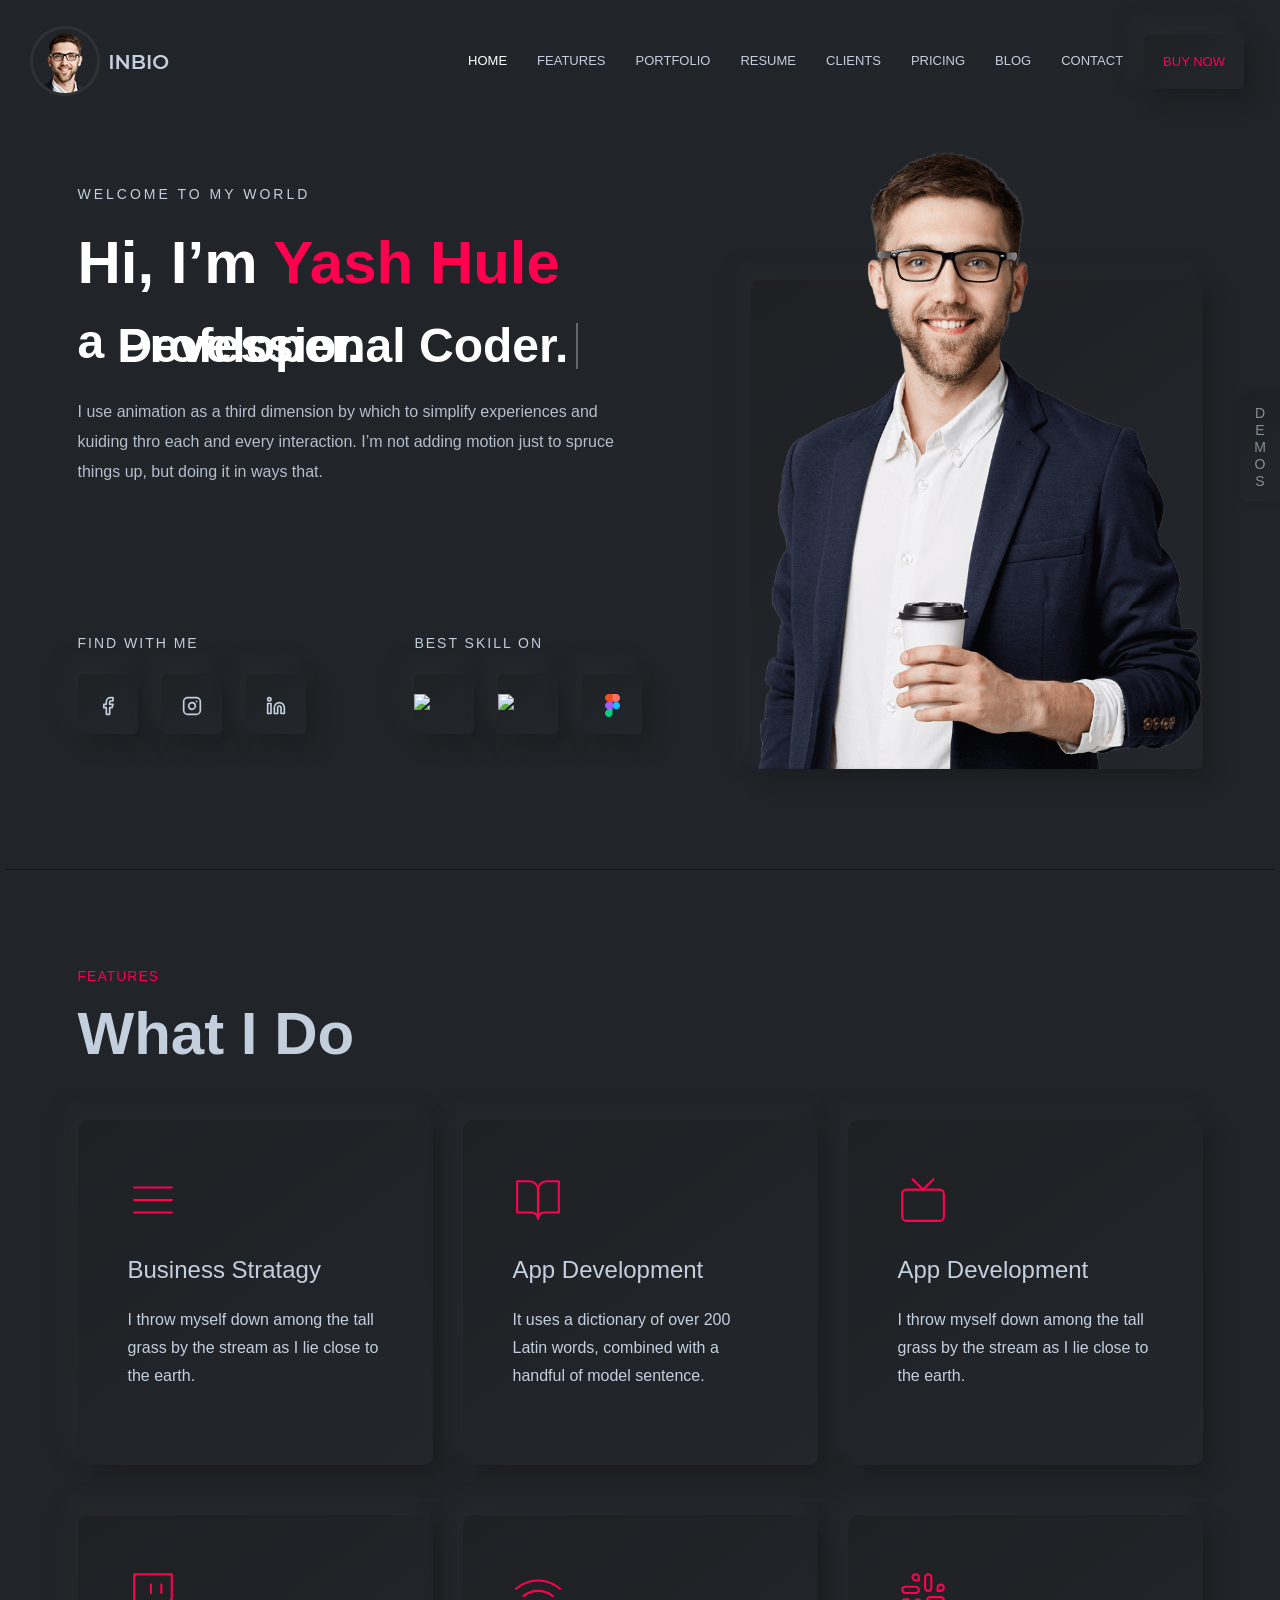
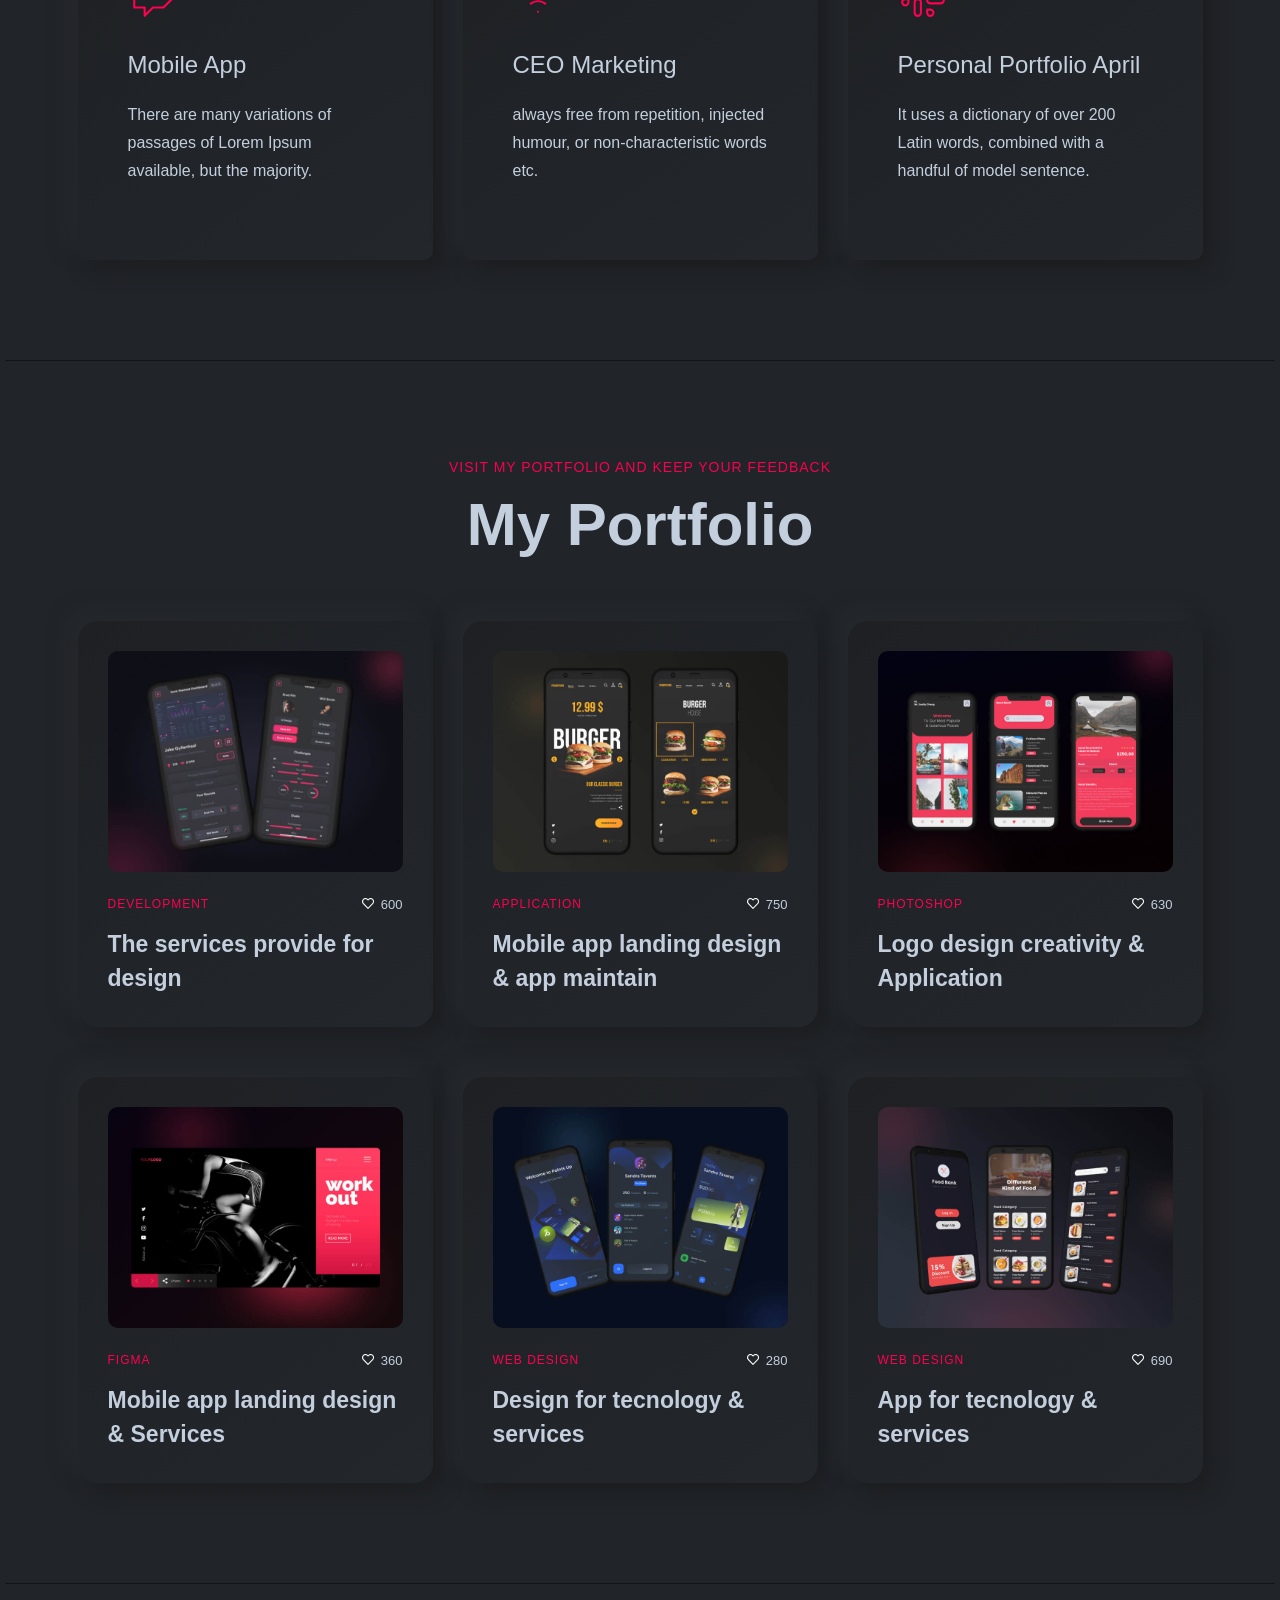
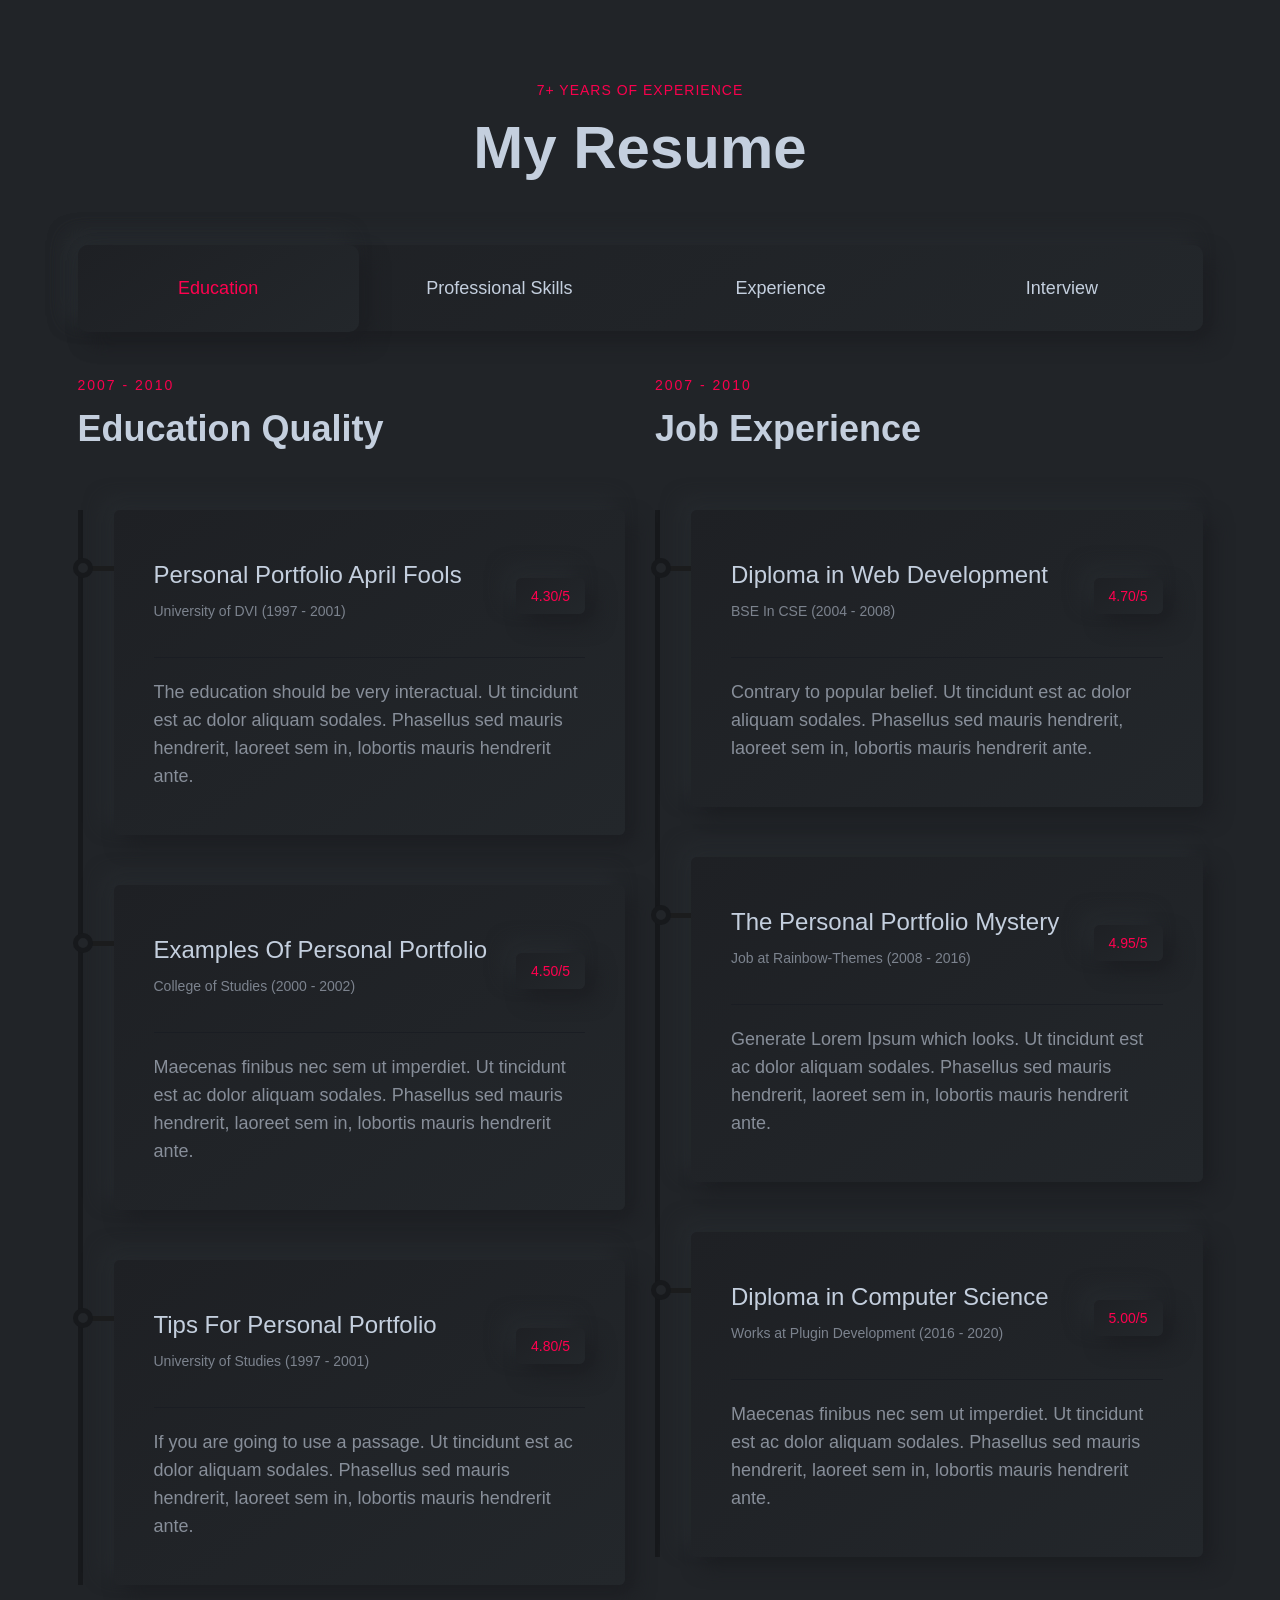
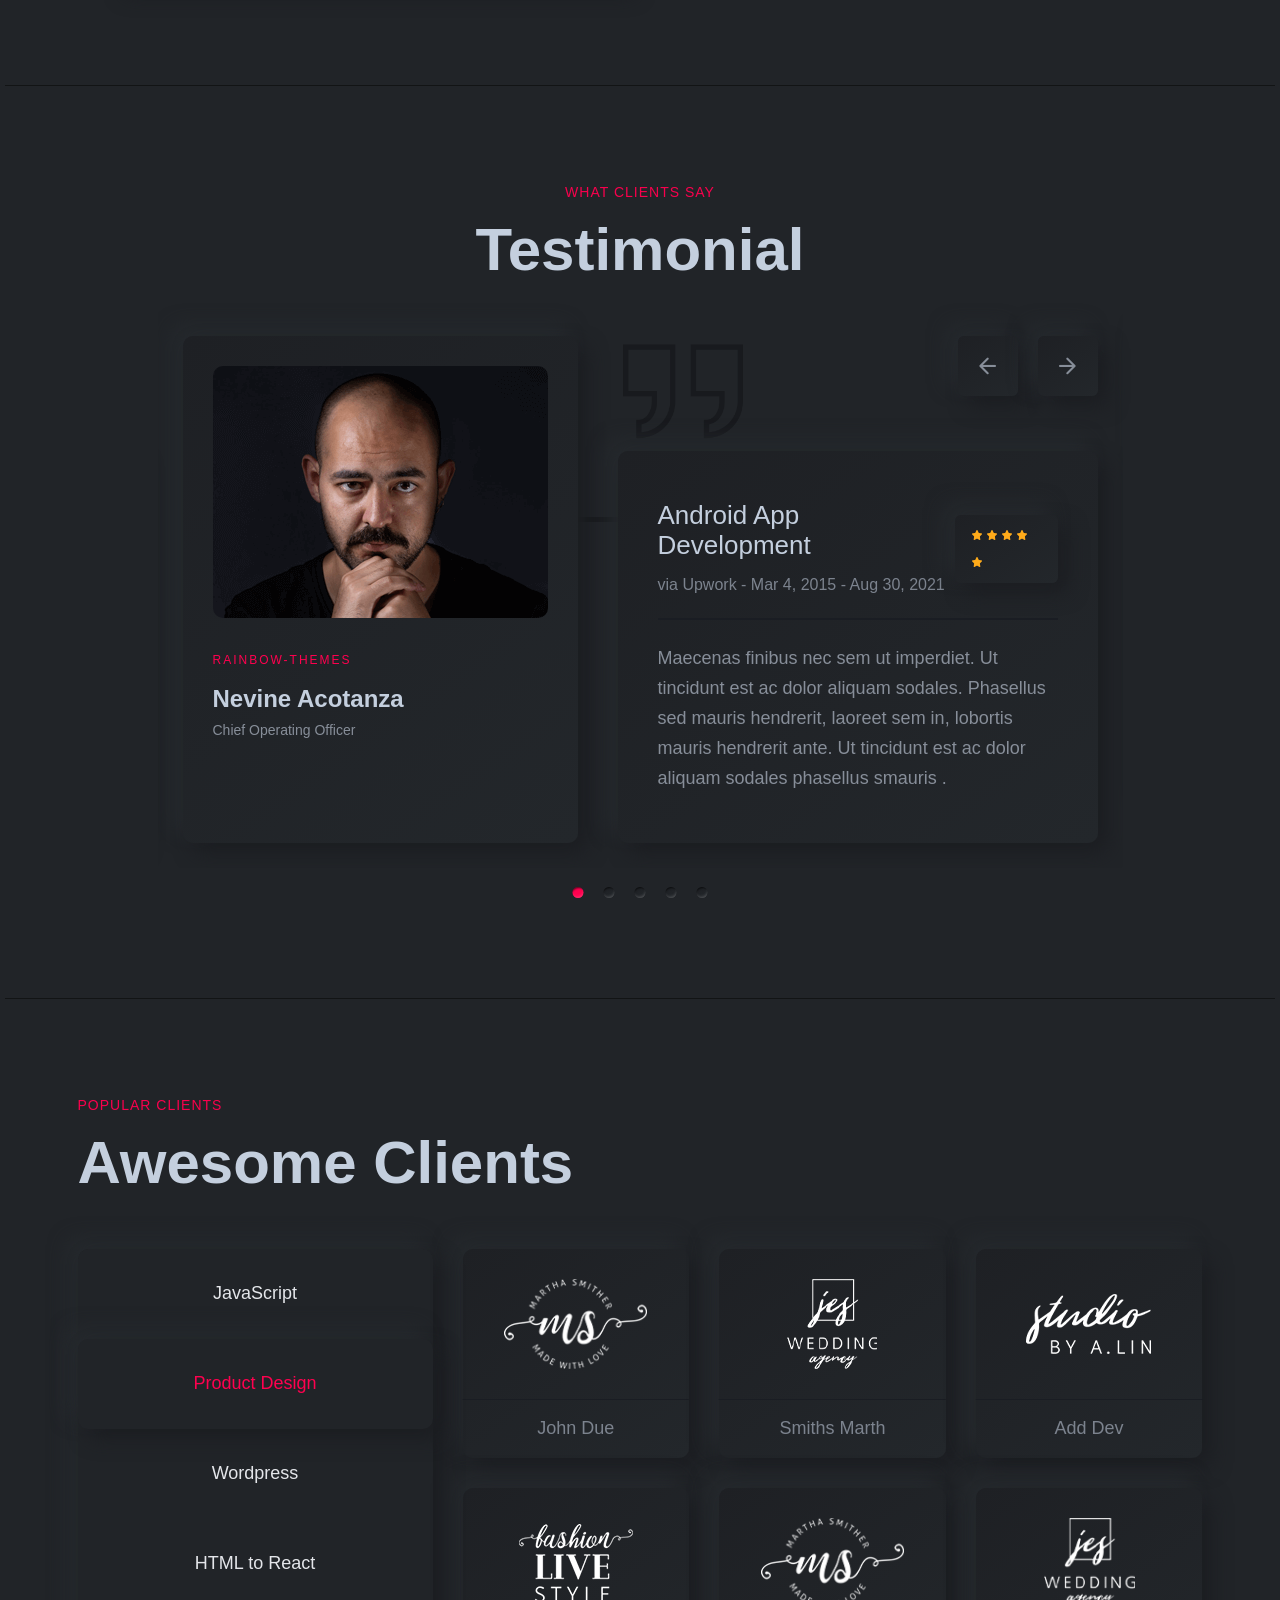
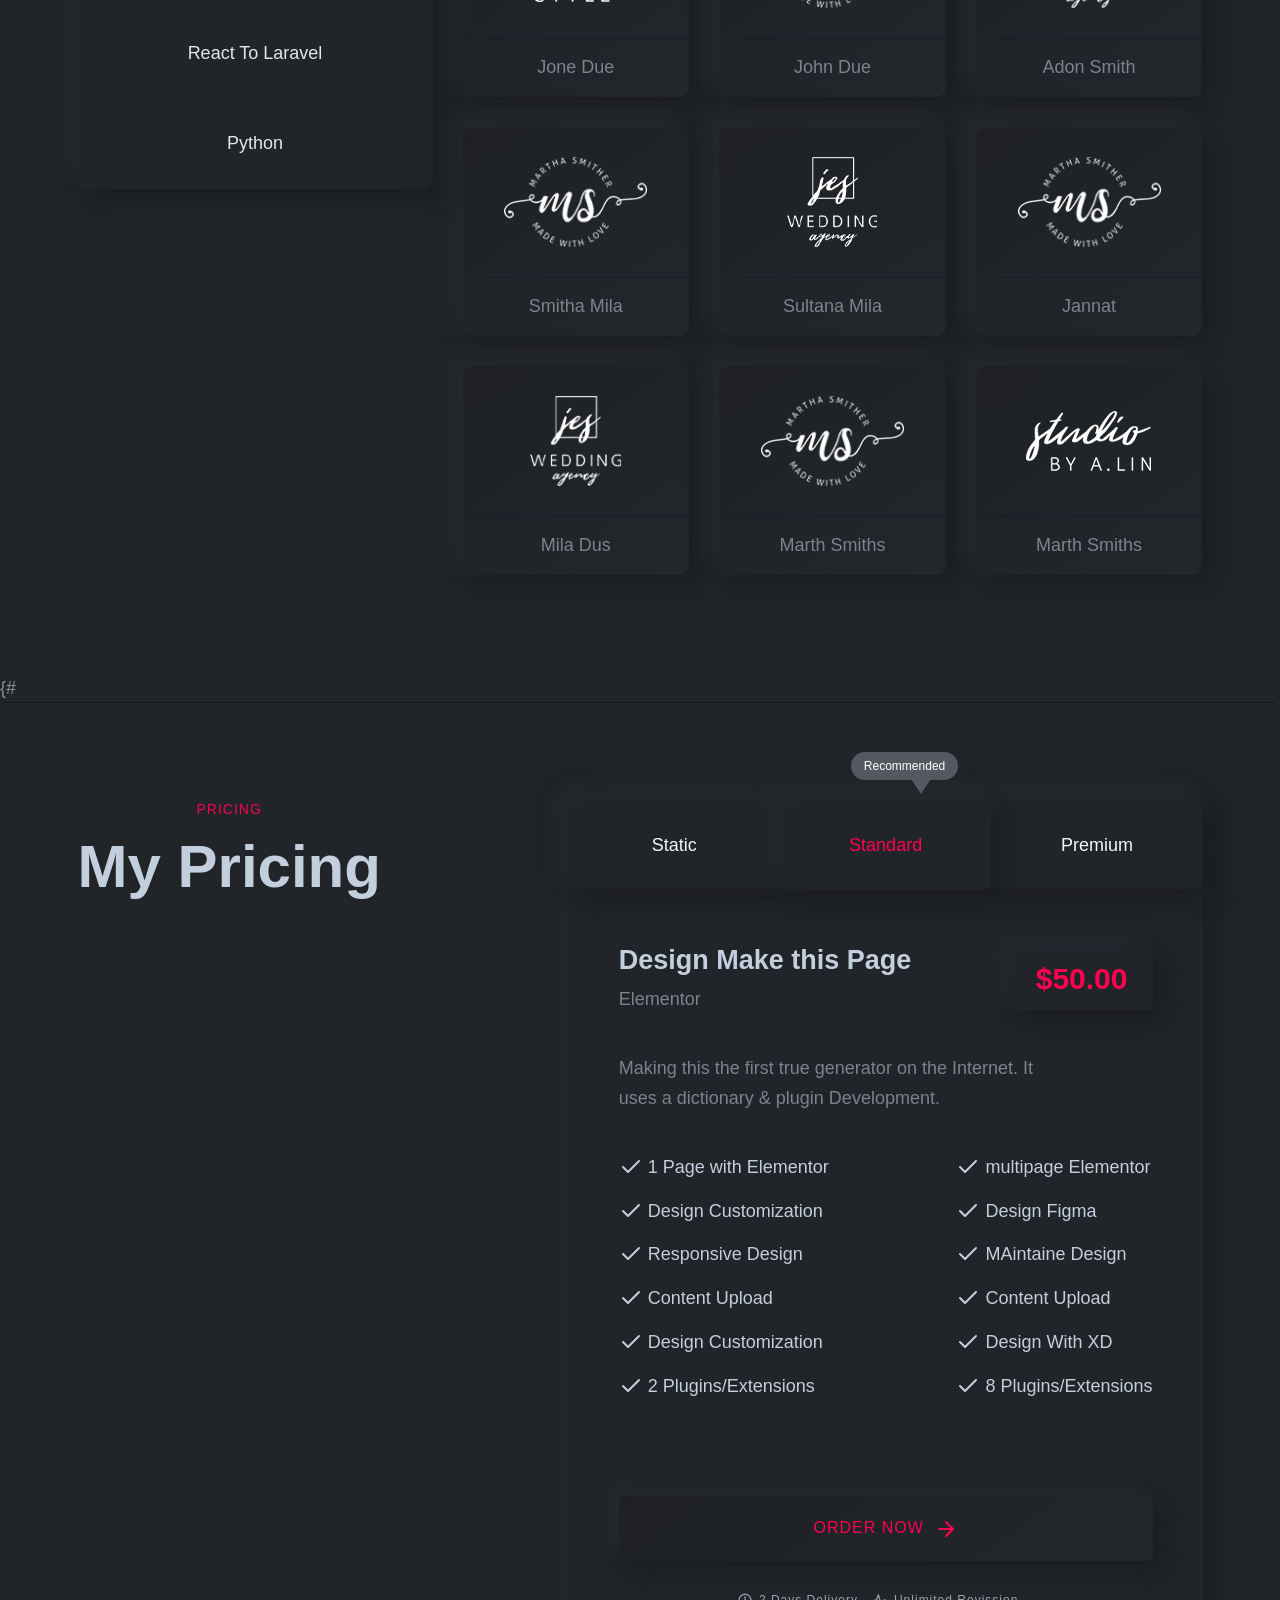
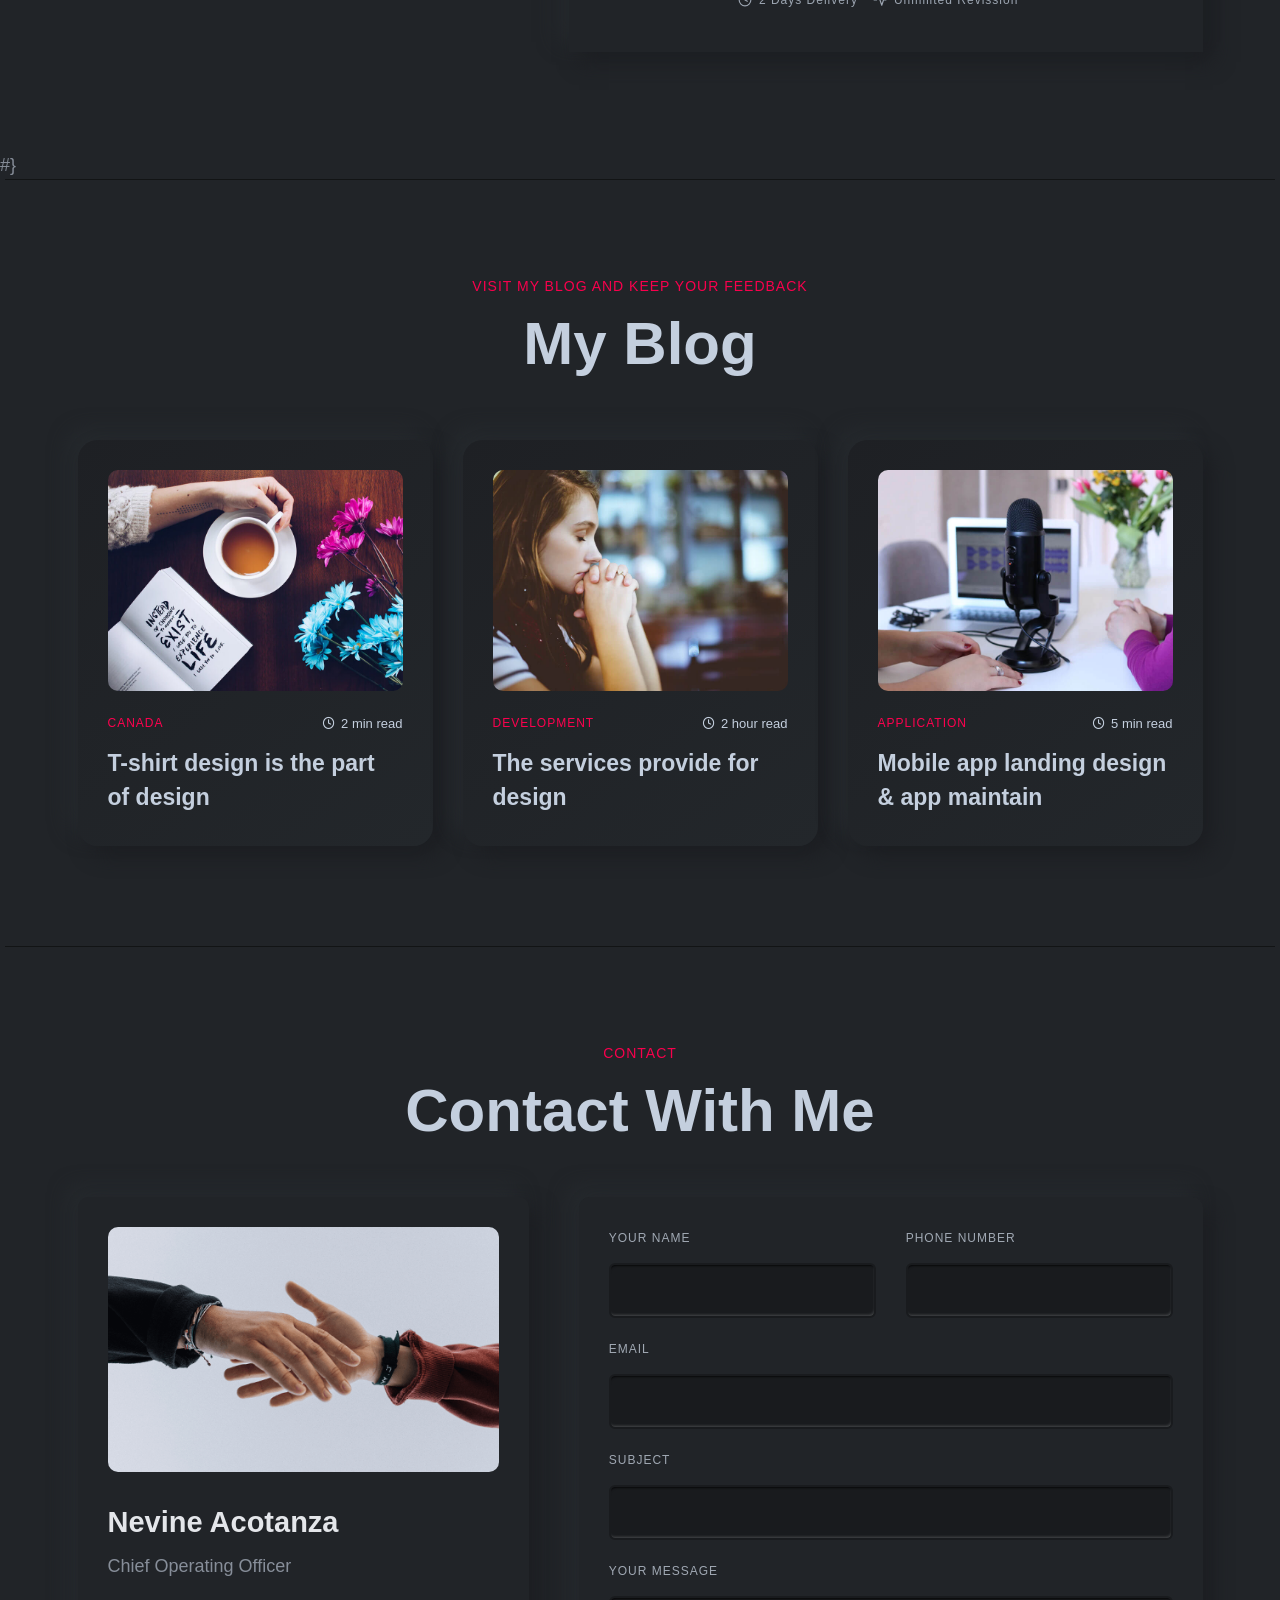
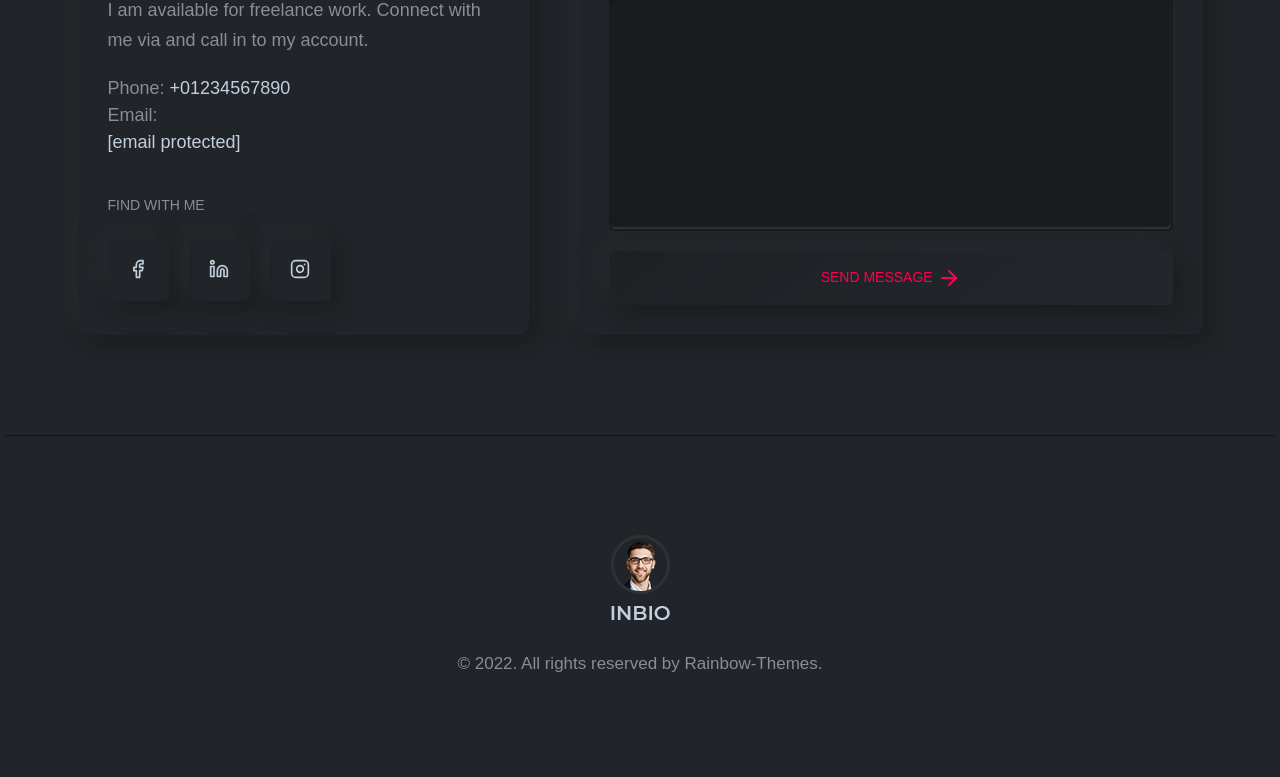
==== index.html @ 8134e464 "initialise" ====
﻿<!DOCTYPE html>
<html lang="en">

<head>
    <meta charset="utf-8">
    <meta http-equiv="x-ua-compatible" content="ie=edge">
    <title>Yash's Portfolio</title>
    <meta name="robots" content="noindex, follow">
    <meta name="description" content="">
    <meta name="viewport" content="width=device-width, initial-scale=1, shrink-to-fit=no">
    <!-- Favicon -->
    <link rel="shortcut icon" type="image/x-icon" href="assets/images/favicon.ico">
    <!-- CSS 
    ============================================ -->
    <link rel="stylesheet" href="assets/css/vendor/bootstrap.min.css">
    <link rel="stylesheet" href="assets/css/vendor/slick.css">
    <link rel="stylesheet" href="assets/css/vendor/slick-theme.css">
    <link rel="stylesheet" href="assets/css/vendor/aos.css">
    <link rel="stylesheet" href="assets/css/plugins/feature.css">
    <!-- Style css -->
    <link rel="stylesheet" href="assets/css/style.css">
</head>

<body class="template-color-1 spybody" data-spy="scroll" data-target=".navbar-example2" data-offset="70">

    <!-- Start Header -->
    <header class="rn-header haeder-default black-logo-version header--fixed header--sticky">
        <div class="header-wrapper rn-popup-mobile-menu m--0 row align-items-center">
            <!-- Start Header Left -->
            <div class="col-lg-2 col-6">
                <div class="header-left">
                    <div class="logo">
                        <a href="index.html">
                            <img src="assets/images/logo/logo.png" alt="logo">
                        </a>
                    </div>
                </div>
            </div>
            <!-- End Header Left -->
            <!-- Start Header Center -->
            <div class="col-lg-10 col-6">
                <div class="header-center">
                    <nav id="sideNav" class="mainmenu-nav navbar-example2 d-none d-xl-block onepagenav">
                        <!-- Start Mainmanu Nav -->
                        <ul class="primary-menu nav nav-pills">
                            <li class="nav-item"><a class="nav-link" href="#home">Home</a></li>
                            <li class="nav-item"><a class="nav-link" href="#features">Features</a></li>
                            <li class="nav-item"><a class="nav-link" href="#portfolio">Portfolio</a></li>
                            <li class="nav-item"><a class="nav-link" href="#resume">Resume</a></li>
                            <li class="nav-item current"><a class="nav-link" href="http://localhost:3000/#clients">Clients</a></li>
                            <li class="nav-item"><a class="nav-link" href="#pricing">Pricing</a></li>
                            <li class="nav-item"><a class="nav-link" href="#blog">blog</a></li>
                            <li class="nav-item"><a class="nav-link" href="#contacts">Contact</a></li>
                        </ul>
                        <!-- End Mainmanu Nav -->
                    </nav>
                    <!-- Start Header Right  -->
                    <div class="header-right">
                        <a class="rn-btn" target="_blank" href="https://themeforest.net/checkout/from_item/33188244?license=regular"><span>BUY NOW</span></a>
                        <div class="hamberger-menu d-block d-xl-none">
                            <i id="menuBtn" class="feather-menu humberger-menu"></i>
                        </div>
                        <div class="close-menu d-block">
                            <span class="closeTrigger">
                            <i data-feather="x"></i>
                        </span>
                        </div>
                    </div>
                    <!-- End Header Right  -->

                </div>
            </div>
            <!-- End Header Center -->
        </div>
    </header>
    <!-- End Header Area -->
    <!-- Start Popup Mobile Menu  -->
    <div class="popup-mobile-menu">
        <div class="inner">
            <div class="menu-top">
                <div class="menu-header">
                    <a class="logo" href="index.html">
                        <img src="assets/images/logo/logos-circle.png" alt="Personal Portfolio">
                    </a>
                    <div class="close-button">
                        <button class="close-menu-activation close"><i data-feather="x"></i></button>
                    </div>
                </div>
                <p class="discription">Inbio is a personal portfolio template. You can customize all.</p>
            </div>
            <div class="content">
                <ul class="primary-menu nav nav-pills onepagenav">
                    <li class="nav-item current"><a class="nav-link smoth-animation active" href="#home">Home</a></li>
                    <li class="nav-item"><a class="nav-link smoth-animation" href="#features">Features</a></li>
                    <li class="nav-item"><a class="nav-link smoth-animation" href="#portfolio">Portfolio</a></li>
                    <li class="nav-item"><a class="nav-link smoth-animation" href="#resume">Resume</a></li>
                    <li class="nav-item"><a class="nav-link smoth-animation" href="#clients">Clients</a></li>
                    <li class="nav-item"><a class="nav-link smoth-animation" href="#pricing">Pricing</a></li>
                    <li class="nav-item"><a class="nav-link smoth-animation" href="#blog">blog</a></li>
                    <li class="nav-item"><a class="nav-link smoth-animation" href="#contacts">Contact</a></li>
                </ul>
                <!-- social sharea area -->
                <div class="social-share-style-1 mt--40">
                    <span class="title">find with me</span>
                    <ul class="social-share d-flex liststyle">
                        <li class="facebook"><a href="#"><svg xmlns="http://www.w3.org/2000/svg" width="24" height="24" viewbox="0 0 24 24" fill="none" stroke="currentColor" stroke-width="2" stroke-linecap="round" stroke-linejoin="round" class="feather feather-facebook">
                                    <path d="M18 2h-3a5 5 0 0 0-5 5v3H7v4h3v8h4v-8h3l1-4h-4V7a1 1 0 0 1 1-1h3z"></path>
                                </svg></a>
                        </li>
                        <li class="instagram"><a href="#"><svg xmlns="http://www.w3.org/2000/svg" width="24" height="24" viewbox="0 0 24 24" fill="none" stroke="currentColor" stroke-width="2" stroke-linecap="round" stroke-linejoin="round" class="feather feather-instagram">
                                    <rect x="2" y="2" width="20" height="20" rx="5" ry="5"></rect>
                                    <path d="M16 11.37A4 4 0 1 1 12.63 8 4 4 0 0 1 16 11.37z"></path>
                                    <line x1="17.5" y1="6.5" x2="17.51" y2="6.5"></line>
                                </svg></a>
                        </li>
                        <li class="linkedin"><a href="#"><svg xmlns="http://www.w3.org/2000/svg" width="24" height="24" viewbox="0 0 24 24" fill="none" stroke="currentColor" stroke-width="2" stroke-linecap="round" stroke-linejoin="round" class="feather feather-linkedin">
                                    <path d="M16 8a6 6 0 0 1 6 6v7h-4v-7a2 2 0 0 0-2-2 2 2 0 0 0-2 2v7h-4v-7a6 6 0 0 1 6-6z"></path>
                                    <rect x="2" y="9" width="4" height="12"></rect>
                                    <circle cx="4" cy="4" r="2"></circle>
                                </svg></a>
                        </li>
                    </ul>
                </div>
                <!-- end -->
            </div>
        </div>
    </div>
    <!-- End Popup Mobile Menu  -->




    <main class="main-page-wrapper">

        <!-- Start Slider Area -->
        <div id="home" class="rn-slider-area">
            <div class="slide slider-style-1">
                <div class="container">
                    <div class="row row--30 align-items-center">
                        <div class="order-2 order-lg-1 col-lg-7 mt_md--50 mt_sm--50 mt_lg--30">
                            <div class="content">
                                <div class="inner">
                                    <span class="subtitle">Welcome to my world</span>
                                    <h1 class="title">Hi, I’m <span>Yash Hule</span><br>
                                        <span class="header-caption" id="page-top">
                                            <!-- type headline start-->
                                            <span class="cd-headline clip is-full-width">
                                                <span>a </span>
                                        <!-- ROTATING TEXT -->
                                        <span class="cd-words-wrapper">
                                                    <b class="is-visible">Developer.</b>
                                                    <b class="is-hidden">Professional Coder.</b>
                                                    <b class="is-hidden">Developer.</b>
                                                </span>
                                        </span>
                                        <!-- type headline end -->
                                        </span>
                                    </h1>

                                    <div>
                                        <p class="description">I use animation as a third dimension by which to simplify
                                            experiences and kuiding thro each and every interaction. I’m not adding
                                            motion
                                            just to spruce things up, but doing it in ways that.</p>
                                    </div>
                                </div>
                                <div class="row">
                                    <div class="col-lg-6 col-xl-6 col-md-6 col-sm-6 col-12">
                                        <div class="social-share-inner-left">
                                            <span class="title">find with me</span>
                                            <ul class="social-share d-flex liststyle">
                                                <li class="facebook"><a href="#"><i data-feather="facebook"></i></a>
                                                </li>
                                                <li class="instagram"><a href="#"><i data-feather="instagram"></i></a>
                                                </li>
                                                <li class="linkedin"><a href="#"><i data-feather="linkedin"></i></a>
                                                </li>
                                            </ul>
                                        </div>
                                    </div>
                                    <div class="col-lg-6 col-xl-6 col-md-6 col-sm-6 col-12 mt_mobile--30">
                                        <div class="skill-share-inner">
                                            <span class="title">best skill on</span>
                                            <ul class="skill-share d-flex liststyle">
                                                <li><img src="assets/images/icons/icons-01.png" alt="Icons Images"></li>
                                                <li><img src="assets/images/icons/icons-02.png" alt="Icons Images"></li>
                                                <li><img src="assets/images/icons/icons-03.png" alt="Icons Images"></li>
                                            </ul>
                                        </div>
                                    </div>
                                </div>
                            </div>
                        </div>

                        <div class="order-1 order-lg-2 col-lg-5">
                            <div class="thumbnail">
                                <div class="inner">
                                    <img src="assets/images/slider/banner-01.png" alt="Personal Portfolio Images">
                                </div>
                            </div>
                        </div>
                    </div>
                </div>
            </div>
        </div>
        <!-- End Slider Area -->

        <!-- Start Service Area -->
        <div class="rn-service-area rn-section-gap section-separator" id="features">
            <div class="container">
                <div class="row">
                    <div class="col-lg-12">
                        <div class="section-title text-left" data-aos="fade-up" data-aos-duration="500" data-aos-delay="100" data-aos-once="true">
                            <span class="subtitle">Features</span>
                            <h2 class="title">What I Do</h2>
                        </div>
                    </div>
                </div>
                <div class="row row--25 mt_md--10 mt_sm--10">

                    <!-- Start Single Service -->
                    <div data-aos="fade-up" data-aos-duration="500" data-aos-delay="100" data-aos-once="true" class="col-lg-6 col-xl-4 col-md-6 col-sm-12 col-12 mt--50 mt_md--30 mt_sm--30">
                        <div class="rn-service">
                            <div class="inner">
                                <div class="icon">
                                    <i data-feather="menu"></i>
                                </div>
                                <div class="content">
                                    <h4 class="title"><a href="#">Business Stratagy</a></h4>
                                    <p class="description">I throw myself down among the tall grass by the stream as I
                                        lie close to the earth.</p>
                                    <a class="read-more-button" href="#"><i class="feather-arrow-right"></i></a>
                                </div>
                            </div>
                            <a class="over-link" href="#"></a>
                        </div>
                    </div>
                    <!-- End SIngle Service -->
                    <!-- Start Single Service -->
                    <div data-aos="fade-up" data-aos-duration="500" data-aos-delay="300" data-aos-once="true" class="col-lg-6 col-xl-4 col-md-6 col-sm-12 col-12 mt--50 mt_md--30 mt_sm--30">
                        <div class="rn-service">
                            <div class="inner">
                                <div class="icon">
                                    <i data-feather="book-open"></i>
                                </div>
                                <div class="content">
                                    <h4 class="title"><a href="#">App Development</a></h4>
                                    <p class="description"> It uses a dictionary of over 200 Latin words, combined with
                                        a handful of model sentence.</p>
                                    <a class="read-more-button" href="#"><i class="feather-arrow-right"></i></a>
                                </div>
                            </div>
                            <a class="over-link" href="#"></a>
                        </div>
                    </div>
                    <!-- End SIngle Service -->
                    <!-- Start Single Service -->
                    <div data-aos="fade-up" data-aos-duration="500" data-aos-delay="500" data-aos-once="true" class="col-lg-6 col-xl-4 col-md-6 col-sm-12 col-12 mt--50 mt_md--30 mt_sm--30">
                        <div class="rn-service">
                            <div class="inner">
                                <div class="icon">
                                    <i data-feather="tv"></i>
                                </div>
                                <div class="content">
                                    <h4 class="title"><a href="#">App Development</a></h4>
                                    <p class="description">I throw myself down among the tall grass by the stream as I
                                        lie close to the earth.</p>
                                    <a class="read-more-button" href="#"><i class="feather-arrow-right"></i></a>
                                </div>
                            </div>
                            <a class="over-link" href="#"></a>
                        </div>
                    </div>
                    <!-- End SIngle Service -->
                    <!-- Start Single Service -->
                    <div data-aos="fade-up" data-aos-duration="500" data-aos-delay="100" data-aos-once="true" class="col-lg-6 col-xl-4 col-md-6 col-sm-12 col-12 mt--50 mt_md--30 mt_sm--30">
                        <div class="rn-service">
                            <div class="inner">
                                <div class="icon">
                                    <i data-feather="twitch"></i>
                                </div>
                                <div class="content">
                                    <h4 class="title"><a href="#">Mobile App</a></h4>
                                    <p class="description">There are many variations of passages of Lorem Ipsum
                                        available, but the majority.
                                    </p>
                                    <a class="read-more-button" href="#"><i class="feather-arrow-right"></i></a>
                                </div>
                            </div>
                            <a class="over-link" href="#"></a>
                        </div>
                    </div>
                    <!-- End SIngle Service -->
                    <!-- Start Single Service -->
                    <div data-aos="fade-up" data-aos-duration="500" data-aos-delay="300" data-aos-once="true" class="col-lg-6 col-xl-4 col-md-6 col-sm-12 col-12 mt--50 mt_md--30 mt_sm--30">
                        <div class="rn-service">
                            <div class="inner">
                                <div class="icon">
                                    <i data-feather="wifi"></i>
                                </div>
                                <div class="content">
                                    <h4 class="title"><a href="#">CEO Marketing</a></h4>
                                    <p class="description">always free from repetition,
                                        injected humour, or non-characteristic words etc.</p>
                                    <a class="read-more-button" href="#"><i class="feather-arrow-right"></i></a>
                                </div>
                            </div>
                            <a class="over-link" href="#"></a>
                        </div>
                    </div>
                    <!-- End SIngle Service -->
                    <!-- Start Single Service -->
                    <div data-aos="fade-up" data-aos-duration="500" data-aos-delay="500" data-aos-once="true" class="col-lg-6 col-xl-4 col-md-6 col-sm-12 col-12 mt--50 mt_md--30 mt_sm--30">
                        <div class="rn-service">
                            <div class="inner">
                                <div class="icon">
                                    <i data-feather="slack"></i>
                                </div>
                                <div class="content">
                                    <h4 class="title"><a href="#">Personal Portfolio April</a></h4>
                                    <p class="description"> It uses a dictionary of over 200 Latin words, combined with
                                        a handful of model sentence.</p>
                                    <a class="read-more-button" href="#"><i class="feather-arrow-right"></i></a>
                                </div>
                            </div>
                            <a class="over-link" href="#"></a>
                        </div>
                    </div>
                    <!-- End SIngle Service -->

                </div>
            </div>
        </div>
        <!-- End Service Area  -->

        <!-- Start Portfolio Area -->
        <div class="rn-portfolio-area rn-section-gap section-separator" id="portfolio">
            <div class="container">
                <div class="row">
                    <div class="col-lg-12">
                        <div class="section-title text-center">
                            <span class="subtitle">Visit my portfolio and keep your feedback</span>
                            <h2 class="title">My Portfolio</h2>
                        </div>
                    </div>
                </div>

                <div class="row row--25 mt--10 mt_md--10 mt_sm--10">
                    <!-- Start Single Portfolio -->
                    <div data-aos="fade-up" data-aos-delay="100" data-aos-once="true" class="col-lg-6 col-xl-4 col-md-6 col-12 mt--50 mt_md--30 mt_sm--30">
                        <div class="rn-portfolio" data-bs-toggle="modal" data-bs-target="#exampleModalCenter">
                            <div class="inner">
                                <div class="thumbnail">
                                    <a href="javascript:void(0)">
                                        <img src="assets/images/portfolio/portfolio-01.jpg" alt="Personal Portfolio Images">
                                    </a>
                                </div>
                                <div class="content">
                                    <div class="category-info">
                                        <div class="category-list">
                                            <a href="javascript:void(0)">Development</a>
                                        </div>
                                        <div class="meta">
                                            <span><a href="javascript:void(0)"><i class="feather-heart"></i></a>
                                        600</span>
                                        </div>
                                    </div>
                                    <h4 class="title"><a href="javascript:void(0)">The services provide for design <i class="feather-arrow-up-right"></i></a></h4>
                                </div>
                            </div>
                        </div>
                    </div>
                    <!-- End Single Portfolio -->

                    <!-- Start Single Portfolio -->
                    <div data-aos="fade-up" data-aos-delay="300" data-aos-once="true" class="col-lg-6 col-xl-4 col-md-6 col-12 mt--50 mt_md--30 mt_sm--30">
                        <div class="rn-portfolio" data-bs-toggle="modal" data-bs-target="#exampleModalCenter">
                            <div class="inner">
                                <div class="thumbnail">
                                    <a href="javascript:void(0)">
                                        <img src="assets/images/portfolio/portfolio-02.jpg" alt="Personal Portfolio Images">
                                    </a>
                                </div>
                                <div class="content">
                                    <div class="category-info">
                                        <div class="category-list">
                                            <a href="javascript:void(0)">Application</a>
                                        </div>
                                        <div class="meta">
                                            <span><a href="javascript:void(0)"><i class="feather-heart"></i></a>
                                        750</span>
                                        </div>
                                    </div>
                                    <h4 class="title"><a href="javascript:void(0)">Mobile app landing design & app
                                            maintain<i class="feather-arrow-up-right"></i></a></h4>
                                </div>
                            </div>
                        </div>
                    </div>
                    <!-- End Single Portfolio -->

                    <!-- Start Single Portfolio -->
                    <div data-aos="fade-up" data-aos-delay="500" data-aos-once="true" class="col-lg-6 col-xl-4 col-md-6 col-12 mt--50 mt_md--30 mt_sm--30">
                        <div class="rn-portfolio" data-bs-toggle="modal" data-bs-target="#exampleModalCenter">
                            <div class="inner">
                                <div class="thumbnail">
                                    <a href="javascript:void(0)">
                                        <img src="assets/images/portfolio/portfolio-03.jpg" alt="Personal Portfolio Images">
                                    </a>
                                </div>
                                <div class="content">
                                    <div class="category-info">
                                        <div class="category-list">
                                            <a href="javascript:void(0)">Photoshop</a>
                                        </div>
                                        <div class="meta">
                                            <span><a href="javascript:void(0)"><i class="feather-heart"></i></a>
                                        630</span>
                                        </div>
                                    </div>
                                    <h4 class="title"><a href="javascript:void(0)">Logo design creativity & Application
                                            <i class="feather-arrow-up-right"></i></a></h4>
                                </div>
                            </div>
                        </div>
                    </div>
                    <!-- End Single Portfolio -->

                    <!-- Start Single Portfolio -->
                    <div data-aos="fade-up" data-aos-delay="100" data-aos-once="true" class="col-lg-6 col-xl-4 col-md-6 col-12 mt--50 mt_md--30 mt_sm--30">
                        <div class="rn-portfolio" data-bs-toggle="modal" data-bs-target="#exampleModalCenter">
                            <div class="inner">
                                <div class="thumbnail">
                                    <a href="javascript:void(0)">
                                        <img src="assets/images/portfolio/portfolio-04.jpg" alt="Personal Portfolio Images">
                                    </a>
                                </div>
                                <div class="content">
                                    <div class="category-info">
                                        <div class="category-list">
                                            <a href="javascript:void(0)">Figma</a>
                                        </div>
                                        <div class="meta">
                                            <span><a href="javascript:void(0)"><i class="feather-heart"></i></a>
                                        360</span>
                                        </div>
                                    </div>
                                    <h4 class="title"><a href="javascript:void(0)">Mobile app landing design &
                                            Services<i class="feather-arrow-up-right"></i></a></h4>
                                </div>
                            </div>
                        </div>
                    </div>
                    <!-- End Single Portfolio -->

                    <!-- Start Single Portfolio -->
                    <div data-aos="fade-up" data-aos-delay="300" data-aos-once="true" class="col-lg-6 col-xl-4 col-md-6 col-12 mt--50 mt_md--30 mt_sm--30">
                        <div class="rn-portfolio" data-bs-toggle="modal" data-bs-target="#exampleModalCenter">
                            <div class="inner">
                                <div class="thumbnail">
                                    <a href="javascript:void(0)">
                                        <img src="assets/images/portfolio/portfolio-05.jpg" alt="Personal Portfolio Images">
                                    </a>
                                </div>
                                <div class="content">
                                    <div class="category-info">
                                        <div class="category-list">
                                            <a href="javascript:void(0)">Web Design</a>
                                        </div>
                                        <div class="meta">
                                            <span><a href="javascript:void(0)"><i class="feather-heart"></i></a>
                                        280</span>
                                        </div>
                                    </div>
                                    <h4 class="title"><a href="javascript:void(0)">Design for tecnology & services<i class="feather-arrow-up-right"></i></a></h4>
                                </div>
                            </div>
                        </div>
                    </div>
                    <!-- End Single Portfolio -->

                    <!-- Start Single Portfolio -->
                    <div data-aos="fade-up" data-aos-delay="500" data-aos-once="true" class="col-lg-6 col-xl-4 col-md-6 col-12 mt--50 mt_md--30 mt_sm--30">
                        <div class="rn-portfolio" data-bs-toggle="modal" data-bs-target="#exampleModalCenter">
                            <div class="inner">
                                <div class="thumbnail">
                                    <a href="javascript:void(0)">
                                        <img src="assets/images/portfolio/portfolio-06.jpg" alt="Personal Portfolio Images">
                                    </a>
                                </div>
                                <div class="content">
                                    <div class="category-info">
                                        <div class="category-list">
                                            <a href="javascript:void(0)">Web Design</a>
                                        </div>
                                        <div class="meta">
                                            <span><a href="javascript:void(0)"><i class="feather-heart"></i></a>
                                        690</span>
                                        </div>
                                    </div>
                                    <h4 class="title"><a href="javascript:void(0)">App for tecnology & services<i class="feather-arrow-up-right"></i></a></h4>
                                </div>
                            </div>
                        </div>
                    </div>
                    <!-- End Single Portfolio -->
                </div>
            </div>
        </div>
        <!-- End portfolio Area -->
        <!-- Start Resume Area -->
        <div class="rn-resume-area rn-section-gap section-separator" id="resume">
            <div class="container">
                <div class="row">
                    <div class="col-lg-12">
                        <div class="section-title text-center">
                            <span class="subtitle">7+ Years of Experience</span>
                            <h2 class="title">My Resume</h2>
                        </div>
                    </div>
                </div>
                <div class="row mt--45">
                    <div class="col-lg-12">
                        <ul class="rn-nav-list nav nav-tabs" id="myTabs" role="tablist">
                            <li class="nav-item">
                                <a class="nav-link active" id="education-tab" data-bs-toggle="tab" href="#education" role="tab" aria-controls="education" aria-selected="true">education</a>
                            </li>
                            <li class="nav-item">
                                <a class="nav-link" id="professional-tab" data-bs-toggle="tab" href="#professional" role="tab" aria-controls="professional" aria-selected="false">professional
                                    Skills</a>
                            </li>
                            <li class="nav-item">
                                <a class="nav-link" id="experience-tab" data-bs-toggle="tab" href="#experience" role="tab" aria-controls="experience" aria-selected="false">experience</a>
                            </li>
                            <li class="nav-item">
                                <a class="nav-link" id="interview-tab" data-bs-toggle="tab" href="#interview" role="tab" aria-controls="interview" aria-selected="false">interview</a>
                            </li>
                        </ul>

                        <!-- Start Tab Content Wrapper  -->
                        <div class="rn-nav-content tab-content" id="myTabContents">
                            <!-- Start Single Tab  -->
                            <div class="tab-pane show active fade single-tab-area" id="education" role="tabpanel" aria-labelledby="education-tab">
                                <div class="personal-experience-inner mt--40">
                                    <div class="row">
                                        <!-- Start Skill List Area  -->
                                        <div class="col-lg-6 col-md-12 col-12">
                                            <div class="content">
                                                <span class="subtitle">2007 - 2010</span>
                                                <h4 class="maintitle">Education Quality</h4>
                                                <div class="experience-list">

                                                    <!-- Start Single List  -->
                                                    <div class="resume-single-list">
                                                        <div class="inner">
                                                            <div class="heading">
                                                                <div class="title">
                                                                    <h4>Personal Portfolio April Fools</h4>
                                                                    <span>University of DVI (1997 - 2001)</span>
                                                                </div>
                                                                <div class="date-of-time">
                                                                    <span>4.30/5</span>
                                                                </div>
                                                            </div>
                                                            <p class="description">The education should be very
                                                                interactual. Ut tincidunt est ac dolor aliquam sodales.
                                                                Phasellus sed mauris hendrerit, laoreet sem in, lobortis
                                                                mauris hendrerit ante.</p>
                                                        </div>
                                                    </div>
                                                    <!-- End Single List  -->

                                                    <!-- Start Single List  -->
                                                    <div class="resume-single-list">
                                                        <div class="inner">
                                                            <div class="heading">
                                                                <div class="title">
                                                                    <h4> Examples Of Personal Portfolio</h4>
                                                                    <span>College of Studies (2000 - 2002)</span>
                                                                </div>
                                                                <div class="date-of-time">
                                                                    <span>4.50/5</span>
                                                                </div>
                                                            </div>
                                                            <p class="description">Maecenas finibus nec sem ut
                                                                imperdiet. Ut tincidunt est ac dolor aliquam sodales.
                                                                Phasellus sed mauris hendrerit, laoreet sem in, lobortis
                                                                mauris hendrerit ante.</p>
                                                        </div>
                                                    </div>
                                                    <!-- End Single List  -->

                                                    <!-- Start Single List  -->
                                                    <div class="resume-single-list">
                                                        <div class="inner">
                                                            <div class="heading">
                                                                <div class="title">
                                                                    <h4>Tips For Personal Portfolio</h4>
                                                                    <span>University of Studies (1997 - 2001)</span>
                                                                </div>
                                                                <div class="date-of-time">
                                                                    <span>4.80/5</span>
                                                                </div>
                                                            </div>
                                                            <p class="description"> If you are going to use a passage.
                                                                Ut tincidunt est ac dolor aliquam sodales.
                                                                Phasellus sed mauris hendrerit, laoreet sem in, lobortis
                                                                mauris hendrerit ante.</p>
                                                        </div>
                                                    </div>
                                                    <!-- End Single List  -->

                                                </div>
                                            </div>
                                        </div>
                                        <!-- End Skill List Area  -->

                                        <!-- Start Skill List Area 2nd  -->
                                        <div class="col-lg-6 col-md-12 col-12 mt_md--60 mt_sm--60">
                                            <div class="content">
                                                <span class="subtitle">2007 - 2010</span>
                                                <h4 class="maintitle">Job Experience</h4>
                                                <div class="experience-list">

                                                    <!-- Start Single List  -->
                                                    <div class="resume-single-list">
                                                        <div class="inner">
                                                            <div class="heading">
                                                                <div class="title">
                                                                    <h4>Diploma in Web Development</h4>
                                                                    <span>BSE In CSE (2004 - 2008)</span>
                                                                </div>
                                                                <div class="date-of-time">
                                                                    <span>4.70/5</span>
                                                                </div>
                                                            </div>
                                                            <p class="description">Contrary to popular belief. Ut
                                                                tincidunt est ac dolor aliquam sodales.
                                                                Phasellus sed mauris hendrerit, laoreet sem in, lobortis
                                                                mauris hendrerit ante.</p>
                                                        </div>
                                                    </div>
                                                    <!-- End Single List  -->

                                                    <!-- Start Single List  -->
                                                    <div class="resume-single-list">
                                                        <div class="inner">
                                                            <div class="heading">
                                                                <div class="title">
                                                                    <h4>The Personal Portfolio Mystery</h4>
                                                                    <span>Job at Rainbow-Themes (2008 - 2016)</span>
                                                                </div>
                                                                <div class="date-of-time">
                                                                    <span>4.95/5</span>
                                                                </div>
                                                            </div>
                                                            <p class="description">Generate Lorem Ipsum which looks. Ut
                                                                tincidunt est ac dolor aliquam sodales.
                                                                Phasellus sed mauris hendrerit, laoreet sem in, lobortis
                                                                mauris hendrerit ante.</p>
                                                        </div>
                                                    </div>
                                                    <!-- End Single List  -->

                                                    <!-- Start Single List  -->
                                                    <div class="resume-single-list">
                                                        <div class="inner">
                                                            <div class="heading">
                                                                <div class="title">
                                                                    <h4>Diploma in Computer Science</h4>
                                                                    <span>Works at Plugin Development (2016 -
                                                                2020)</span>
                                                                </div>
                                                                <div class="date-of-time">
                                                                    <span>5.00/5</span>
                                                                </div>
                                                            </div>
                                                            <p class="description">Maecenas finibus nec sem ut
                                                                imperdiet. Ut tincidunt est ac dolor aliquam sodales.
                                                                Phasellus sed mauris hendrerit, laoreet sem in, lobortis
                                                                mauris hendrerit ante.</p>
                                                        </div>
                                                    </div>
                                                    <!-- End Single List  -->

                                                </div>
                                            </div>
                                        </div>
                                        <!-- End Skill List Area  -->
                                    </div>
                                </div>
                            </div>
                            <!-- End Single Tab  -->

                            <!-- Start Single Tab  -->
                            <div class="tab-pane fade " id="professional" role="tabpanel" aria-labelledby="professional-tab">
                                <div class="personal-experience-inner mt--40">
                                    <div class="row row--40">

                                        <!-- Start Single Progressbar  -->
                                        <div class="col-lg-6 col-md-6 col-12">
                                            <div class="progress-wrapper">
                                                <div class="content">
                                                    <span class="subtitle">Features</span>
                                                    <h4 class="maintitle">Design Skill</h4>
                                                    <!-- Start Single Progress Charts -->
                                                    <div class="progress-charts">
                                                        <h6 class="heading heading-h6">PHOTOSHOT</h6>
                                                        <div class="progress">
                                                            <div class="progress-bar wow fadeInLeft" data-wow-duration="0.5s" data-wow-delay=".3s" role="progressbar" style="width: 100%" aria-valuenow="85" aria-valuemin="0" aria-valuemax="100"><span class="percent-label">100%</span></div>
                                                        </div>
                                                    </div>
                                                    <!-- End Single Progress Charts -->

                                                    <!-- Start Single Progress Charts -->
                                                    <div class="progress-charts">
                                                        <h6 class="heading heading-h6">FIGMA</h6>
                                                        <div class="progress">
                                                            <div class="progress-bar wow fadeInLeft" data-wow-duration="0.6s" data-wow-delay=".4s" role="progressbar" style="width: 95%" aria-valuenow="85" aria-valuemin="0" aria-valuemax="100"><span class="percent-label">95%</span></div>
                                                        </div>
                                                    </div>
                                                    <!-- End Single Progress Charts -->

                                                    <!-- Start Single Progress Charts -->
                                                    <div class="progress-charts">
                                                        <h6 class="heading heading-h6">ADOBE XD</h6>
                                                        <div class="progress">
                                                            <div class="progress-bar wow fadeInLeft" data-wow-duration="0.7s" data-wow-delay=".5s" role="progressbar" style="width: 60%" aria-valuenow="85" aria-valuemin="0" aria-valuemax="100"><span class="percent-label">60%</span></div>
                                                        </div>
                                                    </div>
                                                    <!-- End Single Progress Charts -->

                                                    <!-- Start Single Progress Charts -->
                                                    <div class="progress-charts">
                                                        <h6 class="heading heading-h6">ADOBE ILLUSTRATOR</h6>
                                                        <div class="progress">
                                                            <div class="progress-bar wow fadeInLeft" data-wow-duration="0.8s" data-wow-delay=".6s" role="progressbar" style="width: 70%" aria-valuenow="85" aria-valuemin="0" aria-valuemax="100"><span class="percent-label">70%</span></div>
                                                        </div>
                                                    </div>
                                                    <!-- End Single Progress Charts -->

                                                    <!-- Start Single Progress Charts -->
                                                    <div class="progress-charts">
                                                        <h6 class="heading heading-h6">DESIGN</h6>
                                                        <div class="progress">
                                                            <div class="progress-bar wow fadeInLeft" data-wow-duration="0.9s" data-wow-delay=".7s" role="progressbar" style="width: 90%" aria-valuenow="85" aria-valuemin="0" aria-valuemax="100"><span class="percent-label">90%</span></div>
                                                        </div>
                                                    </div>
                                                    <!-- End Single Progress Charts -->

                                                </div>
                                            </div>
                                        </div>
                                        <!-- End Single Progressbar  -->

                                        <!-- Start Single Progressbar  -->
                                        <div class="col-lg-6 col-md-6 col-12 mt_sm--60">
                                            <div class="progress-wrapper">
                                                <div class="content">
                                                    <span class="subtitle">Features</span>
                                                    <h4 class="maintitle">Development Skill</h4>
                                                    <!-- Start Single Progress Charts -->
                                                    <div class="progress-charts">
                                                        <h6 class="heading heading-h6">HTML</h6>
                                                        <div class="progress">
                                                            <div class="progress-bar wow fadeInLeft" data-wow-duration="0.5s" data-wow-delay=".3s" role="progressbar" style="width: 85%" aria-valuenow="85" aria-valuemin="0" aria-valuemax="100"><span class="percent-label">85%</span></div>
                                                        </div>
                                                    </div>
                                                    <!-- End Single Progress Charts -->

                                                    <!-- Start Single Progress Charts -->
                                                    <div class="progress-charts">
                                                        <h6 class="heading heading-h6">CSS</h6>
                                                        <div class="progress">
                                                            <div class="progress-bar wow fadeInLeft" data-wow-duration="0.6s" data-wow-delay=".4s" role="progressbar" style="width: 80%" aria-valuenow="85" aria-valuemin="0" aria-valuemax="100"><span class="percent-label">80%</span></div>
                                                        </div>
                                                    </div>
                                                    <!-- End Single Progress Charts -->

                                                    <!-- Start Single Progress Charts -->
                                                    <div class="progress-charts">
                                                        <h6 class="heading heading-h6">JAVASCRIPT</h6>
                                                        <div class="progress">
                                                            <div class="progress-bar wow fadeInLeft" data-wow-duration="0.7s" data-wow-delay=".5s" role="progressbar" style="width: 90%" aria-valuenow="85" aria-valuemin="0" aria-valuemax="100"><span class="percent-label">90%</span></div>
                                                        </div>
                                                    </div>
                                                    <!-- End Single Progress Charts -->

                                                    <!-- Start Single Progress Charts -->
                                                    <div class="progress-charts">
                                                        <h6 class="heading heading-h6">SOFTWARE</h6>
                                                        <div class="progress">
                                                            <div class="progress-bar wow fadeInLeft" data-wow-duration="0.8s" data-wow-delay=".6s" role="progressbar" style="width: 75%" aria-valuenow="85" aria-valuemin="0" aria-valuemax="100"><span class="percent-label">75%</span></div>
                                                        </div>
                                                    </div>
                                                    <!-- End Single Progress Charts -->

                                                    <!-- Start Single Progress Charts -->
                                                    <div class="progress-charts">
                                                        <h6 class="heading heading-h6">PLUGIN</h6>
                                                        <div class="progress">
                                                            <div class="progress-bar wow fadeInLeft" data-wow-duration="0.9s" data-wow-delay=".7s" role="progressbar" style="width: 70%" aria-valuenow="85" aria-valuemin="0" aria-valuemax="100"><span class="percent-label">70%</span></div>
                                                        </div>
                                                    </div>
                                                    <!-- End Single Progress Charts -->

                                                </div>
                                            </div>
                                        </div>
                                        <!-- End Single Progressbar  -->

                                    </div>
                                </div>
                            </div>
                            <!-- End Single Tab  -->

                            <!-- Start Single Tab  -->
                            <div class="tab-pane fade" id="experience" role="tabpanel" aria-labelledby="experience-tab">
                                <div class="personal-experience-inner mt--40">
                                    <div class="row">
                                        <!-- Start Skill List Area  -->
                                        <div class="col-lg-6 col-md-12 col-12">
                                            <div class="content">
                                                <span class="subtitle">2007 - 2010</span>
                                                <h4 class="maintitle">Education Quality</h4>
                                                <div class="experience-list">

                                                    <!-- Start Single List  -->
                                                    <div class="resume-single-list">
                                                        <div class="inner">
                                                            <div class="heading">
                                                                <div class="title">
                                                                    <h4>Personal Portfolio April Fools</h4>
                                                                    <span>University of DVI (1997 - 2001)</span>
                                                                </div>
                                                                <div class="date-of-time">
                                                                    <span>4.30/5</span>
                                                                </div>
                                                            </div>
                                                            <p class="description">The education should be very
                                                                interactual. Ut tincidunt est ac dolor aliquam sodales.
                                                                Phasellus sed mauris hendrerit, laoreet sem in, lobortis
                                                                mauris hendrerit ante.</p>
                                                        </div>
                                                    </div>
                                                    <!-- End Single List  -->

                                                    <!-- Start Single List  -->
                                                    <div class="resume-single-list">
                                                        <div class="inner">
                                                            <div class="heading">
                                                                <div class="title">
                                                                    <h4> Examples Of Personal Portfolio</h4>
                                                                    <span>College of Studies (2000 - 2002)</span>
                                                                </div>
                                                                <div class="date-of-time">
                                                                    <span>4.50/5</span>
                                                                </div>
                                                            </div>
                                                            <p class="description">Maecenas finibus nec sem ut
                                                                imperdiet. Ut tincidunt est ac dolor aliquam sodales.
                                                                Phasellus sed mauris hendrerit, laoreet sem in, lobortis
                                                                mauris hendrerit ante.</p>
                                                        </div>
                                                    </div>
                                                    <!-- End Single List  -->

                                                    <!-- Start Single List  -->
                                                    <div class="resume-single-list">
                                                        <div class="inner">
                                                            <div class="heading">
                                                                <div class="title">
                                                                    <h4>Tips For Personal Portfolio</h4>
                                                                    <span>University of Studies (1997 - 2001)</span>
                                                                </div>
                                                                <div class="date-of-time">
                                                                    <span>4.80/5</span>
                                                                </div>
                                                            </div>
                                                            <p class="description"> If you are going to use a passage.
                                                                Ut tincidunt est ac dolor aliquam sodales.
                                                                Phasellus sed mauris hendrerit, laoreet sem in, lobortis
                                                                mauris hendrerit ante.</p>
                                                        </div>
                                                    </div>
                                                    <!-- End Single List  -->

                                                </div>
                                            </div>
                                        </div>
                                        <!-- End Skill List Area  -->

                                        <!-- Start Skill List Area 2nd  -->
                                        <div class="col-lg-6 col-md-12 col-12 mt_md--60 mt_sm--60">
                                            <div class="content">
                                                <span class="subtitle">2007 - 2010</span>
                                                <h4 class="maintitle">Job Experience</h4>
                                                <div class="experience-list">

                                                    <!-- Start Single List  -->
                                                    <div class="resume-single-list">
                                                        <div class="inner">
                                                            <div class="heading">
                                                                <div class="title">
                                                                    <h4>Diploma in Web Development</h4>
                                                                    <span>BSE In CSE (2004 - 2008)</span>
                                                                </div>
                                                                <div class="date-of-time">
                                                                    <span>4.70/5</span>
                                                                </div>
                                                            </div>
                                                            <p class="description">Contrary to popular belief. Ut
                                                                tincidunt est ac dolor aliquam sodales.
                                                                Phasellus sed mauris hendrerit, laoreet sem in, lobortis
                                                                mauris hendrerit ante.</p>
                                                        </div>
                                                    </div>
                                                    <!-- End Single List  -->

                                                    <!-- Start Single List  -->
                                                    <div class="resume-single-list">
                                                        <div class="inner">
                                                            <div class="heading">
                                                                <div class="title">
                                                                    <h4>The Personal Portfolio Mystery</h4>
                                                                    <span>Job at Rainbow-Themes (2008 - 2016)</span>
                                                                </div>
                                                                <div class="date-of-time">
                                                                    <span>4.95/5</span>
                                                                </div>
                                                            </div>
                                                            <p class="description">Generate Lorem Ipsum which looks. Ut
                                                                tincidunt est ac dolor aliquam sodales.
                                                                Phasellus sed mauris hendrerit, laoreet sem in, lobortis
                                                                mauris hendrerit ante.</p>
                                                        </div>
                                                    </div>
                                                    <!-- End Single List  -->

                                                    <!-- Start Single List  -->
                                                    <div class="resume-single-list">
                                                        <div class="inner">
                                                            <div class="heading">
                                                                <div class="title">
                                                                    <h4>Diploma in Computer Science</h4>
                                                                    <span>Works at Plugin Development (2016 -
                                                                2020)</span>
                                                                </div>
                                                                <div class="date-of-time">
                                                                    <span>5.00/5</span>
                                                                </div>
                                                            </div>
                                                            <p class="description">Maecenas finibus nec sem ut
                                                                imperdiet. Ut tincidunt est ac dolor aliquam sodales.
                                                                Phasellus sed mauris hendrerit, laoreet sem in, lobortis
                                                                mauris hendrerit ante.</p>
                                                        </div>
                                                    </div>
                                                    <!-- End Single List  -->

                                                </div>
                                            </div>
                                        </div>
                                        <!-- End Skill List Area  -->
                                    </div>
                                </div>
                            </div>
                            <!-- End Single Tab  -->

                            <!-- Start Single Tab  -->
                            <div class="tab-pane fade" id="interview" role="tabpanel" aria-labelledby="interview-tab">
                                <div class="personal-experience-inner mt--40">
                                    <div class="row">
                                        <!-- Start Skill List Area  -->
                                        <div class="col-lg-6 col-md-12 col-12">
                                            <div class="content">
                                                <span class="subtitle">2007 - 2010</span>
                                                <h4 class="maintitle">Company Experience</h4>
                                                <div class="experience-list">

                                                    <!-- Start Single List  -->
                                                    <div data-aos="fade-up" data-aos-duration="500" data-aos-delay="300" data-aos-once="true" class="resume-single-list">
                                                        <div class="inner">
                                                            <div class="heading">
                                                                <div class="title">
                                                                    <h4>Personal Portfolio April Fools</h4>
                                                                    <span>University of DVI (1997 - 2001)</span>
                                                                </div>
                                                                <div class="date-of-time">
                                                                    <span>4.30/5</span>
                                                                </div>
                                                            </div>
                                                            <p class="description">The education should be very
                                                                interactual. Ut tincidunt est ac dolor aliquam sodales.
                                                                Phasellus sed mauris hendrerit, laoreet sem in, lobortis
                                                                mauris hendrerit ante.</p>
                                                        </div>
                                                    </div>
                                                    <!-- End Single List  -->

                                                    <!-- Start Single List  -->
                                                    <div data-aos="fade-up" data-aos-duration="500" data-aos-delay="500" data-aos-once="true" class="resume-single-list">
                                                        <div class="inner">
                                                            <div class="heading">
                                                                <div class="title">
                                                                    <h4> Examples Of Personal Portfolio</h4>
                                                                    <span>College of Studies (2000 - 2002)</span>
                                                                </div>
                                                                <div class="date-of-time">
                                                                    <span>4.50/5</span>
                                                                </div>
                                                            </div>
                                                            <p class="description">Maecenas finibus nec sem ut
                                                                imperdiet. Ut tincidunt est ac dolor aliquam sodales.
                                                                Phasellus sed mauris hendrerit, laoreet sem in, lobortis
                                                                mauris hendrerit ante.</p>
                                                        </div>
                                                    </div>
                                                    <!-- End Single List  -->

                                                    <!-- Start Single List  -->
                                                    <div data-aos="fade-up" data-aos-duration="500" data-aos-delay="700" data-aos-once="true" class="resume-single-list">
                                                        <div class="inner">
                                                            <div class="heading">
                                                                <div class="title">
                                                                    <h4>Tips For Personal Portfolio</h4>
                                                                    <span>University of Studies (1997 - 2001)</span>
                                                                </div>
                                                                <div class="date-of-time">
                                                                    <span>4.80/5</span>
                                                                </div>
                                                            </div>
                                                            <p class="description"> If you are going to use a passage.
                                                                Ut tincidunt est ac dolor aliquam sodales.
                                                                Phasellus sed mauris hendrerit, laoreet sem in, lobortis
                                                                mauris hendrerit ante.</p>
                                                        </div>
                                                    </div>
                                                    <!-- End Single List  -->

                                                </div>
                                            </div>
                                        </div>
                                        <!-- End Skill List Area  -->

                                        <!-- Start Skill List Area 2nd  -->
                                        <div class="col-lg-6 col-md-12 col-12 mt_md--60 mt_sm--60">
                                            <div class="content">
                                                <span class="subtitle">2007 - 2010</span>
                                                <h4 class="maintitle">Job Experience</h4>
                                                <div class="experience-list">

                                                    <!-- Start Single List  -->
                                                    <div data-aos="fade-up" data-aos-duration="500" data-aos-delay="500" data-aos-once="true" class="resume-single-list">
                                                        <div class="inner">
                                                            <div class="heading">
                                                                <div class="title">
                                                                    <h4>Diploma in Web Development</h4>
                                                                    <span>BSE In CSE (2004 - 2008)</span>
                                                                </div>
                                                                <div class="date-of-time">
                                                                    <span>4.70/5</span>
                                                                </div>
                                                            </div>
                                                            <p class="description">Contrary to popular belief. Ut
                                                                tincidunt est ac dolor aliquam sodales.
                                                                Phasellus sed mauris hendrerit, laoreet sem in, lobortis
                                                                mauris hendrerit ante.</p>
                                                        </div>
                                                    </div>
                                                    <!-- End Single List  -->

                                                    <!-- Start Single List  -->
                                                    <div data-aos="fade-up" data-aos-duration="500" data-aos-delay="700" data-aos-once="true" class="resume-single-list">
                                                        <div class="inner">
                                                            <div class="heading">
                                                                <div class="title">
                                                                    <h4>The Personal Portfolio Mystery</h4>
                                                                    <span>Job at Rainbow-Themes (2008 - 2016)</span>
                                                                </div>
                                                                <div class="date-of-time">
                                                                    <span>4.95/5</span>
                                                                </div>
                                                            </div>
                                                            <p class="description">Generate Lorem Ipsum which looks. Ut
                                                                tincidunt est ac dolor aliquam sodales.
                                                                Phasellus sed mauris hendrerit, laoreet sem in, lobortis
                                                                mauris hendrerit ante.</p>
                                                        </div>
                                                    </div>
                                                    <!-- End Single List  -->

                                                    <!-- Start Single List  -->
                                                    <div data-aos="fade-up" data-aos-duration="500" data-aos-delay="900" data-aos-once="true" class="resume-single-list">
                                                        <div class="inner">
                                                            <div class="heading">
                                                                <div class="title">
                                                                    <h4>Diploma in Computer Science</h4>
                                                                    <span>Works at Plugin Development (2016 -
                                                                2020)</span>
                                                                </div>
                                                                <div class="date-of-time">
                                                                    <span>5.00/5</span>
                                                                </div>
                                                            </div>
                                                            <p class="description">Maecenas finibus nec sem ut
                                                                imperdiet. Ut tincidunt est ac dolor aliquam sodales.
                                                                Phasellus sed mauris hendrerit, laoreet sem in, lobortis
                                                                mauris hendrerit ante.</p>
                                                        </div>
                                                    </div>
                                                    <!-- End Single List  -->

                                                </div>
                                            </div>
                                        </div>
                                        <!-- End Skill List Area  -->
                                    </div>
                                </div>
                            </div>
                            <!-- End Single Tab  -->
                        </div>
                    </div>
                </div>
            </div>
        </div>
        <!-- End Resume Area -->
        <!-- Start Testimonia Area  -->
        <div class="rn-testimonial-area rn-section-gap section-separator" id="testimonial">
            <div class="container">
                <div class="row">
                    <div class="col-lg-12">
                        <div class="section-title text-center">
                            <span class="subtitle">What Clients Say</span>
                            <h2 class="title">Testimonial</h2>
                        </div>
                    </div>
                </div>
                <div class="row">
                    <div class="col-lg-12">
                        <div class="testimonial-activation testimonial-pb mb--30">
                            <!-- Start Single testiminail -->
                            <div class="testimonial mt--50 mt_md--40 mt_sm--40">
                                <div class="inner">
                                    <div class="card-info">
                                        <div class="card-thumbnail">
                                            <img src="assets/images/testimonial/final-home--1st.png" alt="Testimonial-image">
                                        </div>
                                        <div class="card-content">
                                            <span class="subtitle mt--10">Rainbow-Themes</span>
                                            <h3 class="title">Nevine Acotanza</h3>
                                            <span class="designation">Chief Operating Officer</span>
                                        </div>
                                    </div>
                                    <div class="card-description">
                                        <div class="title-area">
                                            <div class="title-info">
                                                <h3 class="title">Android App Development</h3>
                                                <span class="date">via Upwork - Mar 4, 2015 - Aug 30, 2021</span>
                                            </div>
                                            <div class="rating">
                                                <img src="assets/images/icons/rating.png" alt="rating-image">
                                                <img src="assets/images/icons/rating.png" alt="rating-image">
                                                <img src="assets/images/icons/rating.png" alt="rating-image">
                                                <img src="assets/images/icons/rating.png" alt="rating-image">
                                                <img src="assets/images/icons/rating.png" alt="rating-image">
                                            </div>
                                        </div>
                                        <div class="seperator"></div>
                                        <p class="discription">
                                            Maecenas finibus nec sem ut imperdiet. Ut tincidunt est ac dolor aliquam
                                            sodales. Phasellus sed mauris hendrerit, laoreet sem in, lobortis mauris
                                            hendrerit ante. Ut tincidunt est ac dolor aliquam sodales phasellus smauris
                                            .
                                        </p>
                                    </div>
                                </div>
                            </div>
                            <!--End Single testiminail -->
                            <!-- Start Single testiminail -->
                            <div class="testimonial mt--50 mt_md--40 mt_sm--40">
                                <div class="inner">
                                    <div class="card-info">
                                        <div class="card-thumbnail">
                                            <img src="assets/images/testimonial/final-home--2nd.png" alt="Testimonial-image">
                                        </div>
                                        <div class="card-content">
                                            <span class="subtitle mt--10">Bound - Trolola</span>
                                            <h3 class="title">Jone Duone Joe</h3>
                                            <span class="designation">Operating Officer</span>
                                        </div>
                                    </div>
                                    <div class="card-description">
                                        <div class="title-area">
                                            <div class="title-info">
                                                <h3 class="title">Web App Development</h3>
                                                <span class="date">Upwork - Mar 4, 2016 - Aug 30, 2021</span>
                                            </div>
                                            <div class="rating">
                                                <img src="assets/images/icons/rating.png" alt="rating-image">
                                                <img src="assets/images/icons/rating.png" alt="rating-image">
                                                <img src="assets/images/icons/rating.png" alt="rating-image">
                                                <img src="assets/images/icons/rating.png" alt="rating-image">
                                                <img src="assets/images/icons/rating.png" alt="rating-image">
                                            </div>
                                        </div>
                                        <div class="seperator"></div>
                                        <p class="discription">
                                            Important fact to nec sem ut imperdiet. Ut tincidunt est ac dolor aliquam
                                            sodales. Phasellus sed mauris hendrerit, laoreet sem in, lobortis mauris
                                            hendrerit ante. Ut tincidunt est ac dolor aliquam sodales phasellus smauris
                                            .
                                        </p>
                                    </div>
                                </div>
                            </div>
                            <!--End Single testiminail -->
                            <!-- Start Single testiminail -->
                            <div class="testimonial mt--50 mt_md--40 mt_sm--40">
                                <div class="inner">
                                    <div class="card-info">
                                        <div class="card-thumbnail">
                                            <img src="assets/images/testimonial/final-home--3rd.png" alt="Testimonial-image">
                                        </div>
                                        <div class="card-content">
                                            <span class="subtitle mt--10">Glassfisom</span>
                                            <h3 class="title">Nevine Dhawan</h3>
                                            <span class="designation">CEO Of Officer</span>
                                        </div>
                                    </div>
                                    <div class="card-description">
                                        <div class="title-area">
                                            <div class="title-info">
                                                <h3 class="title">Android App Design</h3>
                                                <span class="date">Fiver - Mar 4, 2015 - Aug 30, 2021</span>
                                            </div>
                                            <div class="rating">
                                                <img src="assets/images/icons/rating.png" alt="rating-image">
                                                <img src="assets/images/icons/rating.png" alt="rating-image">
                                                <img src="assets/images/icons/rating.png" alt="rating-image">
                                                <img src="assets/images/icons/rating.png" alt="rating-image">
                                                <img src="assets/images/icons/rating.png" alt="rating-image">
                                            </div>
                                        </div>
                                        <div class="seperator"></div>
                                        <p class="discription">
                                            No more question for design. Ut tincidunt est ac dolor aliquam
                                            sodales. Phasellus sed mauris hendrerit, laoreet sem in, lobortis mauris
                                            hendrerit ante. Ut tincidunt est ac dolor aliquam sodales phasellus smauris
                                            .
                                        </p>
                                    </div>
                                </div>
                            </div>
                            <!--End Single testiminail -->

                            <!-- Start Single testiminail -->
                            <div class="testimonial mt--50 mt_md--40 mt_sm--40">
                                <div class="inner">
                                    <div class="card-info">
                                        <div class="card-thumbnail">
                                            <img src="assets/images/testimonial/final-home--4th.png" alt="Testimonial-image">
                                        </div>
                                        <div class="card-content">
                                            <span class="subtitle mt--10">NCD - Design</span>
                                            <h3 class="title">Mevine Thoda</h3>
                                            <span class="designation">Marketing Officer</span>
                                        </div>
                                    </div>
                                    <div class="card-description">
                                        <div class="title-area">
                                            <div class="title-info">
                                                <h3 class="title">CEO - Marketing</h3>
                                                <span class="date">Thoda Department - Mar 4, 2018 - Aug 30, 2021</span>
                                            </div>
                                            <div class="rating">
                                                <img src="assets/images/icons/rating.png" alt="rating-image">
                                                <img src="assets/images/icons/rating.png" alt="rating-image">
                                                <img src="assets/images/icons/rating.png" alt="rating-image">
                                                <img src="assets/images/icons/rating.png" alt="rating-image">
                                                <img src="assets/images/icons/rating.png" alt="rating-image">
                                            </div>
                                        </div>
                                        <div class="seperator"></div>
                                        <p class="discription">
                                            Marcent Of Vanice and treatment. Ut tincidunt est ac dolor aliquam
                                            sodales. Phasellus sed mauris hendrerit, laoreet sem in, lobortis mauris
                                            hendrerit ante. Ut tincidunt est ac dolor aliquam sodales phasellus smauris
                                            .
                                        </p>
                                    </div>
                                </div>
                            </div>
                            <!--End Single testiminail -->

                            <!-- Start Single testiminail -->
                            <div class="testimonial mt--50 mt_md--40 mt_sm--40">
                                <div class="inner">
                                    <div class="card-info">
                                        <div class="card-thumbnail">
                                            <img src="assets/images/testimonial/final-home--5th.png" alt="Testimonial-image">
                                        </div>
                                        <div class="card-content">
                                            <span class="subtitle mt--10">Default name</span>
                                            <h3 class="title">Davei Luace</h3>
                                            <span class="designation">Chief Operating Manager</span>
                                        </div>
                                    </div>
                                    <div class="card-description">
                                        <div class="title-area">
                                            <div class="title-info">
                                                <h3 class="title">Android App Development</h3>
                                                <span class="date">via Upwork - Mar 4, 2015 - Aug 30, 2021</span>
                                            </div>
                                            <div class="rating">
                                                <img src="assets/images/icons/rating.png" alt="rating-image">
                                                <img src="assets/images/icons/rating.png" alt="rating-image">
                                                <img src="assets/images/icons/rating.png" alt="rating-image">
                                                <img src="assets/images/icons/rating.png" alt="rating-image">
                                                <img src="assets/images/icons/rating.png" alt="rating-image">
                                            </div>
                                        </div>
                                        <div class="seperator"></div>
                                        <p class="discription">
                                            When managment is so important. Ut tincidunt est ac dolor aliquam
                                            sodales. Phasellus sed mauris hendrerit, laoreet sem in, lobortis mauris
                                            hendrerit ante. Ut tincidunt est ac dolor aliquam sodales phasellus smauris
                                            .
                                        </p>
                                    </div>
                                </div>
                            </div>
                            <!--End Single testiminail -->
                        </div>
                    </div>
                </div>
            </div>
        </div>
        <!-- End Testimonia Area  -->
        <!-- Start Client Area -->
        <div class="rn-client-area rn-section-gap section-separator" id="clients">
            <div class="container">
                <div class="row">
                    <div class="col-lg-12">
                        <div class="section-title">
                            <span class="subtitle">Popular Clients</span>
                            <h2 class="title">Awesome Clients</h2>
                        </div>
                    </div>
                </div>

                <div class="row row--25 mt--50 mt_md--40 mt_sm--40">
                    <div class="col-lg-4">
                        <div class="d-flex flex-wrap align-content-start h-100">
                            <div class="position-sticky clients-wrapper sticky-top rbt-sticky-top-adjust">
                                <ul class="nav tab-navigation-button flex-column nav-pills me-3" id="v-pills-tab" role="tablist">

                                    <li class="nav-item">
                                        <a class="nav-link" id="v-pills-home-tab" data-bs-toggle="tab" href="#v-pills-Javascript" role="tab" aria-selected="true">JavaScript</a>
                                    </li>


                                    <li class="nav-item">
                                        <a class="nav-link active" id="v-pills-profile-tab" data-bs-toggle="tab" href="#v-pills-Design" role="tab" aria-selected="true">Product Design</a>
                                    </li>


                                    <li class="nav-item">
                                        <a class="nav-link" id="v-pills-wordpress-tab" data-bs-toggle="tab" href="#v-pills-Wordpress" role="tab" aria-selected="true">Wordpress</a>
                                    </li>

                                    <li class="nav-item">
                                        <a class="nav-link" id="v-pills-settings-tabs" data-bs-toggle="tab" href="#v-pills-settings" role="tab" aria-selected="true">HTML to React</a>
                                    </li>

                                    <li class="nav-item">
                                        <a class="nav-link" id="v-pills-laravel-tabs" data-bs-toggle="tab" href="#v-pills-laravel" role="tab" aria-selected="true">React
                                            To Laravel</a>
                                    </li>

                                    <li class="nav-item">
                                        <a class="nav-link" id="v-pills-python-tabs" data-bs-toggle="tab" href="#v-pills-python" role="tab" aria-selected="true">Python</a>
                                    </li>


                                </ul>
                            </div>
                        </div>
                    </div>

                    <div class="col-lg-8">
                        <div class="tab-area">
                            <div class="d-flex align-items-start">
                                <div class="tab-content" id="v-pills-tabContent">

                                    <div class="tab-pane fade" id="v-pills-Javascript" role="tabpanel" aria-labelledby="v-pills-home-tab">
                                        <div class="client-card">

                                            <!-- Start Single Brand  -->
                                            <div class="main-content">
                                                <div class="inner text-center">
                                                    <div class="thumbnail">
                                                        <a href="#"><img src="assets/images/client/png/client1.png" alt="Client-image"></a>
                                                    </div>
                                                    <div class="seperator"></div>
                                                    <div class="client-name"><span><a href="#">John Due</a></span>
                                                    </div>
                                                </div>
                                            </div>
                                            <!-- End Single Brand  -->

                                            <!-- Start Single Brand  -->
                                            <div class="main-content">
                                                <div class="inner text-center">
                                                    <div class="thumbnail">
                                                        <a href="#"><img src="assets/images/client/png/client2.png" alt="Client-image"></a>
                                                    </div>
                                                    <div class="seperator"></div>
                                                    <div class="client-name"><span><a href="#">Smiths Marth</a></span>
                                                    </div>
                                                </div>
                                            </div>
                                            <!-- End Single Brand  -->

                                            <!-- Start Single Brand  -->
                                            <div class="main-content">
                                                <div class="inner text-center">
                                                    <div class="thumbnail">
                                                        <a href="#"><img src="assets/images/client/png/client3.png" alt="Client-image"></a>
                                                    </div>
                                                    <div class="seperator"></div>
                                                    <div class="client-name"><span><a href="#">Add Dev</a></span>
                                                    </div>
                                                </div>
                                            </div>
                                            <!-- End Single Brand  -->

                                            <!-- Start Single Brand  -->
                                            <div class="main-content">
                                                <div class="inner text-center">
                                                    <div class="thumbnail">
                                                        <a href="#"><img src="assets/images/client/png/client4.png" alt="Client-image"></a>
                                                    </div>
                                                    <div class="seperator"></div>
                                                    <div class="client-name"><span><a href="#">Jone Due</a></span>
                                                    </div>
                                                </div>
                                            </div>
                                            <!-- End Single Brand  -->

                                            <!-- Start Single Brand  -->
                                            <div class="main-content">
                                                <div class="inner text-center">
                                                    <div class="thumbnail">
                                                        <a href="#"><img src="assets/images/client/png/client1.png" alt="Client-image"></a>
                                                    </div>
                                                    <div class="seperator"></div>
                                                    <div class="client-name"><span><a href="#">John Due</a></span>
                                                    </div>
                                                </div>
                                            </div>
                                            <!-- End Single Brand  -->

                                            <!-- Start Single Brand  -->
                                            <div class="main-content">
                                                <div class="inner text-center">
                                                    <div class="thumbnail">
                                                        <a href="#"><img src="assets/images/client/png/client5.png" alt="Client-image"></a>
                                                    </div>
                                                    <div class="seperator"></div>
                                                    <div class="client-name"><span><a href="#">Adon Smith</a></span>
                                                    </div>
                                                </div>
                                            </div>
                                            <!-- End Single Brand  -->

                                            <!-- Start Single Brand  -->
                                            <div class="main-content">
                                                <div class="inner text-center">
                                                    <div class="thumbnail">
                                                        <a href="#"><img src="assets/images/client/png/client1.png" alt="Client-image"></a>
                                                    </div>
                                                    <div class="seperator"></div>
                                                    <div class="client-name"><span><a href="#">Smitha Mila</a></span>
                                                    </div>
                                                </div>
                                            </div>
                                            <!-- End Single Brand  -->

                                            <!-- Start Single Brand  -->
                                            <div class="main-content">
                                                <div class="inner text-center">
                                                    <div class="thumbnail">
                                                        <a href="#"><img src="assets/images/client/png/client2.png" alt="Client-image"></a>
                                                    </div>
                                                    <div class="seperator"></div>
                                                    <div class="client-name"><span><a href="#">Sultana Mila</a></span>
                                                    </div>
                                                </div>
                                            </div>
                                            <!-- End Single Brand  -->

                                            <!-- Start Single Brand  -->
                                            <div class="main-content">
                                                <div class="inner text-center">
                                                    <div class="thumbnail">
                                                        <a href="#"><img src="assets/images/client/png/client1.png" alt="Client-image"></a>
                                                    </div>
                                                    <div class="seperator"></div>
                                                    <div class="client-name"><span><a href="#">Jannat</a></span>
                                                    </div>
                                                </div>
                                            </div>
                                            <!-- End Single Brand  -->

                                            <!-- Start Single Brand  -->
                                            <div class="main-content">
                                                <div class="inner text-center">
                                                    <div class="thumbnail">
                                                        <a href="#"><img src="assets/images/client/png/client5.png" alt="Client-image"></a>
                                                    </div>
                                                    <div class="seperator"></div>
                                                    <div class="client-name"><span><a href="#">Mila Dus</a></span>
                                                    </div>
                                                </div>
                                            </div>
                                            <!-- End Single Brand  -->

                                            <!-- Start Single Brand  -->
                                            <div class="main-content">
                                                <div class="inner text-center">
                                                    <div class="thumbnail">
                                                        <a href="#"><img src="assets/images/client/png/client1.png" alt="Client-image"></a>
                                                    </div>
                                                    <div class="seperator"></div>
                                                    <div class="client-name"><span><a href="#">Marth Smiths</a></span>
                                                    </div>
                                                </div>
                                            </div>
                                            <!-- End Single Brand  -->

                                            <!-- Start Single Brand  -->
                                            <div class="main-content">
                                                <div class="inner text-center">
                                                    <div class="thumbnail">
                                                        <a href="#"><img src="assets/images/client/png/client3.png" alt="Client-image"></a>
                                                    </div>
                                                    <div class="seperator"></div>
                                                    <div class="client-name"><span><a href="#">Marth Smiths</a></span>
                                                    </div>
                                                </div>
                                            </div>
                                            <!-- End Single Brand  -->

                                        </div>
                                    </div>

                                    <div class="tab-pane fade show active" id="v-pills-Design" role="tabpanel" aria-labelledby="v-pills-profile-tab">
                                        <div class="client-card">

                                            <!-- Start Single Brand  -->
                                            <div class="main-content">
                                                <div class="inner text-center">
                                                    <div class="thumbnail">
                                                        <a href="#"><img src="assets/images/client/png/client1.png" alt="Client-image"></a>
                                                    </div>
                                                    <div class="seperator"></div>
                                                    <div class="client-name"><span><a href="#">John Due</a></span>
                                                    </div>
                                                </div>
                                            </div>
                                            <!-- End Single Brand  -->

                                            <!-- Start Single Brand  -->
                                            <div class="main-content">
                                                <div class="inner text-center">
                                                    <div class="thumbnail">
                                                        <a href="#"><img src="assets/images/client/png/client2.png" alt="Client-image"></a>
                                                    </div>
                                                    <div class="seperator"></div>
                                                    <div class="client-name"><span><a href="#">Smiths Marth</a></span>
                                                    </div>
                                                </div>
                                            </div>
                                            <!-- End Single Brand  -->

                                            <!-- Start Single Brand  -->
                                            <div class="main-content">
                                                <div class="inner text-center">
                                                    <div class="thumbnail">
                                                        <a href="#"><img src="assets/images/client/png/client3.png" alt="Client-image"></a>
                                                    </div>
                                                    <div class="seperator"></div>
                                                    <div class="client-name"><span><a href="#">Add Dev</a></span>
                                                    </div>
                                                </div>
                                            </div>
                                            <!-- End Single Brand  -->

                                            <!-- Start Single Brand  -->
                                            <div class="main-content">
                                                <div class="inner text-center">
                                                    <div class="thumbnail">
                                                        <a href="#"><img src="assets/images/client/png/client4.png" alt="Client-image"></a>
                                                    </div>
                                                    <div class="seperator"></div>
                                                    <div class="client-name"><span><a href="#">Jone Due</a></span>
                                                    </div>
                                                </div>
                                            </div>
                                            <!-- End Single Brand  -->

                                            <!-- Start Single Brand  -->
                                            <div class="main-content">
                                                <div class="inner text-center">
                                                    <div class="thumbnail">
                                                        <a href="#"><img src="assets/images/client/png/client1.png" alt="Client-image"></a>
                                                    </div>
                                                    <div class="seperator"></div>
                                                    <div class="client-name"><span><a href="#">John Due</a></span>
                                                    </div>
                                                </div>
                                            </div>
                                            <!-- End Single Brand  -->

                                            <!-- Start Single Brand  -->
                                            <div class="main-content">
                                                <div class="inner text-center">
                                                    <div class="thumbnail">
                                                        <a href="#"><img src="assets/images/client/png/client5.png" alt="Client-image"></a>
                                                    </div>
                                                    <div class="seperator"></div>
                                                    <div class="client-name"><span><a href="#">Adon Smith</a></span>
                                                    </div>
                                                </div>
                                            </div>
                                            <!-- End Single Brand  -->

                                            <!-- Start Single Brand  -->
                                            <div class="main-content">
                                                <div class="inner text-center">
                                                    <div class="thumbnail">
                                                        <a href="#"><img src="assets/images/client/png/client1.png" alt="Client-image"></a>
                                                    </div>
                                                    <div class="seperator"></div>
                                                    <div class="client-name"><span><a href="#">Smitha Mila</a></span>
                                                    </div>
                                                </div>
                                            </div>
                                            <!-- End Single Brand  -->

                                            <!-- Start Single Brand  -->
                                            <div class="main-content">
                                                <div class="inner text-center">
                                                    <div class="thumbnail">
                                                        <a href="#"><img src="assets/images/client/png/client2.png" alt="Client-image"></a>
                                                    </div>
                                                    <div class="seperator"></div>
                                                    <div class="client-name"><span><a href="#">Sultana Mila</a></span>
                                                    </div>
                                                </div>
                                            </div>
                                            <!-- End Single Brand  -->

                                            <!-- Start Single Brand  -->
                                            <div class="main-content">
                                                <div class="inner text-center">
                                                    <div class="thumbnail">
                                                        <a href="#"><img src="assets/images/client/png/client1.png" alt="Client-image"></a>
                                                    </div>
                                                    <div class="seperator"></div>
                                                    <div class="client-name"><span><a href="#">Jannat</a></span>
                                                    </div>
                                                </div>
                                            </div>
                                            <!-- End Single Brand  -->

                                            <!-- Start Single Brand  -->
                                            <div class="main-content">
                                                <div class="inner text-center">
                                                    <div class="thumbnail">
                                                        <a href="#"><img src="assets/images/client/png/client5.png" alt="Client-image"></a>
                                                    </div>
                                                    <div class="seperator"></div>
                                                    <div class="client-name"><span><a href="#">Mila Dus</a></span>
                                                    </div>
                                                </div>
                                            </div>
                                            <!-- End Single Brand  -->

                                            <!-- Start Single Brand  -->
                                            <div class="main-content">
                                                <div class="inner text-center">
                                                    <div class="thumbnail">
                                                        <a href="#"><img src="assets/images/client/png/client1.png" alt="Client-image"></a>
                                                    </div>
                                                    <div class="seperator"></div>
                                                    <div class="client-name"><span><a href="#">Marth Smiths</a></span>
                                                    </div>
                                                </div>
                                            </div>
                                            <!-- End Single Brand  -->

                                            <!-- Start Single Brand  -->
                                            <div class="main-content">
                                                <div class="inner text-center">
                                                    <div class="thumbnail">
                                                        <a href="#"><img src="assets/images/client/png/client3.png" alt="Client-image"></a>
                                                    </div>
                                                    <div class="seperator"></div>
                                                    <div class="client-name"><span><a href="#">Marth Smiths</a></span>
                                                    </div>
                                                </div>
                                            </div>
                                            <!-- End Single Brand  -->

                                        </div>
                                    </div>

                                    <div class="tab-pane fade" id="v-pills-Wordpress" role="tabpanel" aria-labelledby="v-pills-wordpress-tab">
                                        <div class="client-card">

                                            <!-- Start Single Brand  -->
                                            <div class="main-content">
                                                <div class="inner text-center">
                                                    <div class="thumbnail">
                                                        <a href="#"><img src="assets/images/client/png/client1.png" alt="Client-image"></a>
                                                    </div>
                                                    <div class="seperator"></div>
                                                    <div class="client-name"><span><a href="#">John Due</a></span>
                                                    </div>
                                                </div>
                                            </div>
                                            <!-- End Single Brand  -->

                                            <!-- Start Single Brand  -->
                                            <div class="main-content">
                                                <div class="inner text-center">
                                                    <div class="thumbnail">
                                                        <a href="#"><img src="assets/images/client/png/client2.png" alt="Client-image"></a>
                                                    </div>
                                                    <div class="seperator"></div>
                                                    <div class="client-name"><span><a href="#">Smiths Marth</a></span>
                                                    </div>
                                                </div>
                                            </div>
                                            <!-- End Single Brand  -->

                                            <!-- Start Single Brand  -->
                                            <div class="main-content">
                                                <div class="inner text-center">
                                                    <div class="thumbnail">
                                                        <a href="#"><img src="assets/images/client/png/client3.png" alt="Client-image"></a>
                                                    </div>
                                                    <div class="seperator"></div>
                                                    <div class="client-name"><span><a href="#">Add Dev</a></span>
                                                    </div>
                                                </div>
                                            </div>
                                            <!-- End Single Brand  -->

                                            <!-- Start Single Brand  -->
                                            <div class="main-content">
                                                <div class="inner text-center">
                                                    <div class="thumbnail">
                                                        <a href="#"><img src="assets/images/client/png/client4.png" alt="Client-image"></a>
                                                    </div>
                                                    <div class="seperator"></div>
                                                    <div class="client-name"><span><a href="#">Jone Due</a></span>
                                                    </div>
                                                </div>
                                            </div>
                                            <!-- End Single Brand  -->

                                            <!-- Start Single Brand  -->
                                            <div class="main-content">
                                                <div class="inner text-center">
                                                    <div class="thumbnail">
                                                        <a href="#"><img src="assets/images/client/png/client1.png" alt="Client-image"></a>
                                                    </div>
                                                    <div class="seperator"></div>
                                                    <div class="client-name"><span><a href="#">John Due</a></span>
                                                    </div>
                                                </div>
                                            </div>
                                            <!-- End Single Brand  -->

                                            <!-- Start Single Brand  -->
                                            <div class="main-content">
                                                <div class="inner text-center">
                                                    <div class="thumbnail">
                                                        <a href="#"><img src="assets/images/client/png/client5.png" alt="Client-image"></a>
                                                    </div>
                                                    <div class="seperator"></div>
                                                    <div class="client-name"><span><a href="#">Adon Smith</a></span>
                                                    </div>
                                                </div>
                                            </div>
                                            <!-- End Single Brand  -->

                                            <!-- Start Single Brand  -->
                                            <div class="main-content">
                                                <div class="inner text-center">
                                                    <div class="thumbnail">
                                                        <a href="#"><img src="assets/images/client/png/client1.png" alt="Client-image"></a>
                                                    </div>
                                                    <div class="seperator"></div>
                                                    <div class="client-name"><span><a href="#">Smitha Mila</a></span>
                                                    </div>
                                                </div>
                                            </div>
                                            <!-- End Single Brand  -->

                                            <!-- Start Single Brand  -->
                                            <div class="main-content">
                                                <div class="inner text-center">
                                                    <div class="thumbnail">
                                                        <a href="#"><img src="assets/images/client/png/client2.png" alt="Client-image"></a>
                                                    </div>
                                                    <div class="seperator"></div>
                                                    <div class="client-name"><span><a href="#">Sultana Mila</a></span>
                                                    </div>
                                                </div>
                                            </div>
                                            <!-- End Single Brand  -->

                                            <!-- Start Single Brand  -->
                                            <div class="main-content">
                                                <div class="inner text-center">
                                                    <div class="thumbnail">
                                                        <a href="#"><img src="assets/images/client/png/client1.png" alt="Client-image"></a>
                                                    </div>
                                                    <div class="seperator"></div>
                                                    <div class="client-name"><span><a href="#">Jannat</a></span>
                                                    </div>
                                                </div>
                                            </div>
                                            <!-- End Single Brand  -->

                                            <!-- Start Single Brand  -->
                                            <div class="main-content">
                                                <div class="inner text-center">
                                                    <div class="thumbnail">
                                                        <a href="#"><img src="assets/images/client/png/client5.png" alt="Client-image"></a>
                                                    </div>
                                                    <div class="seperator"></div>
                                                    <div class="client-name"><span><a href="#">Mila Dus</a></span>
                                                    </div>
                                                </div>
                                            </div>
                                            <!-- End Single Brand  -->

                                            <!-- Start Single Brand  -->
                                            <div class="main-content">
                                                <div class="inner text-center">
                                                    <div class="thumbnail">
                                                        <a href="#"><img src="assets/images/client/png/client1.png" alt="Client-image"></a>
                                                    </div>
                                                    <div class="seperator"></div>
                                                    <div class="client-name"><span><a href="#">Marth Smiths</a></span>
                                                    </div>
                                                </div>
                                            </div>
                                            <!-- End Single Brand  -->

                                            <!-- Start Single Brand  -->
                                            <div class="main-content">
                                                <div class="inner text-center">
                                                    <div class="thumbnail">
                                                        <a href="#"><img src="assets/images/client/png/client3.png" alt="Client-image"></a>
                                                    </div>
                                                    <div class="seperator"></div>
                                                    <div class="client-name"><span><a href="#">Marth Smiths</a></span>
                                                    </div>
                                                </div>
                                            </div>
                                            <!-- End Single Brand  -->

                                        </div>
                                    </div>

                                    <div class="tab-pane fade" id="v-pills-settings" role="tabpanel" aria-labelledby="v-pills-settings-tabs">
                                        <div class="client-card">

                                            <!-- Start Single Brand  -->
                                            <div class="main-content">
                                                <div class="inner text-center">
                                                    <div class="thumbnail">
                                                        <a href="#"><img src="assets/images/client/png/client1.png" alt="Client-image"></a>
                                                    </div>
                                                    <div class="seperator"></div>
                                                    <div class="client-name"><span><a href="#">John Due</a></span>
                                                    </div>
                                                </div>
                                            </div>
                                            <!-- End Single Brand  -->

                                            <!-- Start Single Brand  -->
                                            <div class="main-content">
                                                <div class="inner text-center">
                                                    <div class="thumbnail">
                                                        <a href="#"><img src="assets/images/client/png/client2.png" alt="Client-image"></a>
                                                    </div>
                                                    <div class="seperator"></div>
                                                    <div class="client-name"><span><a href="#">Smiths Marth</a></span>
                                                    </div>
                                                </div>
                                            </div>
                                            <!-- End Single Brand  -->

                                            <!-- Start Single Brand  -->
                                            <div class="main-content">
                                                <div class="inner text-center">
                                                    <div class="thumbnail">
                                                        <a href="#"><img src="assets/images/client/png/client3.png" alt="Client-image"></a>
                                                    </div>
                                                    <div class="seperator"></div>
                                                    <div class="client-name"><span><a href="#">Add Dev</a></span>
                                                    </div>
                                                </div>
                                            </div>
                                            <!-- End Single Brand  -->

                                            <!-- Start Single Brand  -->
                                            <div class="main-content">
                                                <div class="inner text-center">
                                                    <div class="thumbnail">
                                                        <a href="#"><img src="assets/images/client/png/client4.png" alt="Client-image"></a>
                                                    </div>
                                                    <div class="seperator"></div>
                                                    <div class="client-name"><span><a href="#">Jone Due</a></span>
                                                    </div>
                                                </div>
                                            </div>
                                            <!-- End Single Brand  -->

                                            <!-- Start Single Brand  -->
                                            <div class="main-content">
                                                <div class="inner text-center">
                                                    <div class="thumbnail">
                                                        <a href="#"><img src="assets/images/client/png/client1.png" alt="Client-image"></a>
                                                    </div>
                                                    <div class="seperator"></div>
                                                    <div class="client-name"><span><a href="#">John Due</a></span>
                                                    </div>
                                                </div>
                                            </div>
                                            <!-- End Single Brand  -->

                                            <!-- Start Single Brand  -->
                                            <div class="main-content">
                                                <div class="inner text-center">
                                                    <div class="thumbnail">
                                                        <a href="#"><img src="assets/images/client/png/client5.png" alt="Client-image"></a>
                                                    </div>
                                                    <div class="seperator"></div>
                                                    <div class="client-name"><span><a href="#">Adon Smith</a></span>
                                                    </div>
                                                </div>
                                            </div>
                                            <!-- End Single Brand  -->

                                            <!-- Start Single Brand  -->
                                            <div class="main-content">
                                                <div class="inner text-center">
                                                    <div class="thumbnail">
                                                        <a href="#"><img src="assets/images/client/png/client1.png" alt="Client-image"></a>
                                                    </div>
                                                    <div class="seperator"></div>
                                                    <div class="client-name"><span><a href="#">Smitha Mila</a></span>
                                                    </div>
                                                </div>
                                            </div>
                                            <!-- End Single Brand  -->

                                            <!-- Start Single Brand  -->
                                            <div class="main-content">
                                                <div class="inner text-center">
                                                    <div class="thumbnail">
                                                        <a href="#"><img src="assets/images/client/png/client2.png" alt="Client-image"></a>
                                                    </div>
                                                    <div class="seperator"></div>
                                                    <div class="client-name"><span><a href="#">Sultana Mila</a></span>
                                                    </div>
                                                </div>
                                            </div>
                                            <!-- End Single Brand  -->

                                            <!-- Start Single Brand  -->
                                            <div class="main-content">
                                                <div class="inner text-center">
                                                    <div class="thumbnail">
                                                        <a href="#"><img src="assets/images/client/png/client1.png" alt="Client-image"></a>
                                                    </div>
                                                    <div class="seperator"></div>
                                                    <div class="client-name"><span><a href="#">Jannat</a></span>
                                                    </div>
                                                </div>
                                            </div>
                                            <!-- End Single Brand  -->

                                            <!-- Start Single Brand  -->
                                            <div class="main-content">
                                                <div class="inner text-center">
                                                    <div class="thumbnail">
                                                        <a href="#"><img src="assets/images/client/png/client5.png" alt="Client-image"></a>
                                                    </div>
                                                    <div class="seperator"></div>
                                                    <div class="client-name"><span><a href="#">Mila Dus</a></span>
                                                    </div>
                                                </div>
                                            </div>
                                            <!-- End Single Brand  -->

                                            <!-- Start Single Brand  -->
                                            <div class="main-content">
                                                <div class="inner text-center">
                                                    <div class="thumbnail">
                                                        <a href="#"><img src="assets/images/client/png/client1.png" alt="Client-image"></a>
                                                    </div>
                                                    <div class="seperator"></div>
                                                    <div class="client-name"><span><a href="#">Marth Smiths</a></span>
                                                    </div>
                                                </div>
                                            </div>
                                            <!-- End Single Brand  -->

                                            <!-- Start Single Brand  -->
                                            <div class="main-content">
                                                <div class="inner text-center">
                                                    <div class="thumbnail">
                                                        <a href="#"><img src="assets/images/client/png/client3.png" alt="Client-image"></a>
                                                    </div>
                                                    <div class="seperator"></div>
                                                    <div class="client-name"><span><a href="#">Marth Smiths</a></span>
                                                    </div>
                                                </div>
                                            </div>
                                            <!-- End Single Brand  -->

                                        </div>
                                    </div>

                                    <div class="tab-pane fade" id="v-pills-laravel" role="tabpanel" aria-labelledby="v-pills-laravel-tabs">
                                        <div class="client-card">

                                            <!-- Start Single Brand  -->
                                            <div class="main-content">
                                                <div class="inner text-center">
                                                    <div class="thumbnail">
                                                        <a href="#"><img src="assets/images/client/png/client1.png" alt="Client-image"></a>
                                                    </div>
                                                    <div class="seperator"></div>
                                                    <div class="client-name"><span><a href="#">John Due</a></span>
                                                    </div>
                                                </div>
                                            </div>
                                            <!-- End Single Brand  -->

                                            <!-- Start Single Brand  -->
                                            <div class="main-content">
                                                <div class="inner text-center">
                                                    <div class="thumbnail">
                                                        <a href="#"><img src="assets/images/client/png/client2.png" alt="Client-image"></a>
                                                    </div>
                                                    <div class="seperator"></div>
                                                    <div class="client-name"><span><a href="#">Smiths Marth</a></span>
                                                    </div>
                                                </div>
                                            </div>
                                            <!-- End Single Brand  -->

                                            <!-- Start Single Brand  -->
                                            <div class="main-content">
                                                <div class="inner text-center">
                                                    <div class="thumbnail">
                                                        <a href="#"><img src="assets/images/client/png/client3.png" alt="Client-image"></a>
                                                    </div>
                                                    <div class="seperator"></div>
                                                    <div class="client-name"><span><a href="#">Add Dev</a></span>
                                                    </div>
                                                </div>
                                            </div>
                                            <!-- End Single Brand  -->

                                            <!-- Start Single Brand  -->
                                            <div class="main-content">
                                                <div class="inner text-center">
                                                    <div class="thumbnail">
                                                        <a href="#"><img src="assets/images/client/png/client4.png" alt="Client-image"></a>
                                                    </div>
                                                    <div class="seperator"></div>
                                                    <div class="client-name"><span><a href="#">Jone Due</a></span>
                                                    </div>
                                                </div>
                                            </div>
                                            <!-- End Single Brand  -->

                                            <!-- Start Single Brand  -->
                                            <div class="main-content">
                                                <div class="inner text-center">
                                                    <div class="thumbnail">
                                                        <a href="#"><img src="assets/images/client/png/client1.png" alt="Client-image"></a>
                                                    </div>
                                                    <div class="seperator"></div>
                                                    <div class="client-name"><span><a href="#">John Due</a></span>
                                                    </div>
                                                </div>
                                            </div>
                                            <!-- End Single Brand  -->

                                            <!-- Start Single Brand  -->
                                            <div class="main-content">
                                                <div class="inner text-center">
                                                    <div class="thumbnail">
                                                        <a href="#"><img src="assets/images/client/png/client5.png" alt="Client-image"></a>
                                                    </div>
                                                    <div class="seperator"></div>
                                                    <div class="client-name"><span><a href="#">Adon Smith</a></span>
                                                    </div>
                                                </div>
                                            </div>
                                            <!-- End Single Brand  -->

                                            <!-- Start Single Brand  -->
                                            <div class="main-content">
                                                <div class="inner text-center">
                                                    <div class="thumbnail">
                                                        <a href="#"><img src="assets/images/client/png/client1.png" alt="Client-image"></a>
                                                    </div>
                                                    <div class="seperator"></div>
                                                    <div class="client-name"><span><a href="#">Smitha Mila</a></span>
                                                    </div>
                                                </div>
                                            </div>
                                            <!-- End Single Brand  -->

                                            <!-- Start Single Brand  -->
                                            <div class="main-content">
                                                <div class="inner text-center">
                                                    <div class="thumbnail">
                                                        <a href="#"><img src="assets/images/client/png/client2.png" alt="Client-image"></a>
                                                    </div>
                                                    <div class="seperator"></div>
                                                    <div class="client-name"><span><a href="#">Sultana Mila</a></span>
                                                    </div>
                                                </div>
                                            </div>
                                            <!-- End Single Brand  -->

                                            <!-- Start Single Brand  -->
                                            <div class="main-content">
                                                <div class="inner text-center">
                                                    <div class="thumbnail">
                                                        <a href="#"><img src="assets/images/client/png/client1.png" alt="Client-image"></a>
                                                    </div>
                                                    <div class="seperator"></div>
                                                    <div class="client-name"><span><a href="#">Jannat</a></span>
                                                    </div>
                                                </div>
                                            </div>
                                            <!-- End Single Brand  -->

                                            <!-- Start Single Brand  -->
                                            <div class="main-content">
                                                <div class="inner text-center">
                                                    <div class="thumbnail">
                                                        <a href="#"><img src="assets/images/client/png/client5.png" alt="Client-image"></a>
                                                    </div>
                                                    <div class="seperator"></div>
                                                    <div class="client-name"><span><a href="#">Mila Dus</a></span>
                                                    </div>
                                                </div>
                                            </div>
                                            <!-- End Single Brand  -->

                                            <!-- Start Single Brand  -->
                                            <div class="main-content">
                                                <div class="inner text-center">
                                                    <div class="thumbnail">
                                                        <a href="#"><img src="assets/images/client/png/client1.png" alt="Client-image"></a>
                                                    </div>
                                                    <div class="seperator"></div>
                                                    <div class="client-name"><span><a href="#">Marth Smiths</a></span>
                                                    </div>
                                                </div>
                                            </div>
                                            <!-- End Single Brand  -->

                                            <!-- Start Single Brand  -->
                                            <div class="main-content">
                                                <div class="inner text-center">
                                                    <div class="thumbnail">
                                                        <a href="#"><img src="assets/images/client/png/client3.png" alt="Client-image"></a>
                                                    </div>
                                                    <div class="seperator"></div>
                                                    <div class="client-name"><span><a href="#">Marth Smiths</a></span>
                                                    </div>
                                                </div>
                                            </div>
                                            <!-- End Single Brand  -->

                                        </div>
                                    </div>

                                    <div class="tab-pane fade" id="v-pills-python" role="tabpanel" aria-labelledby="v-pills-python-tabs">
                                        <div class="client-card">

                                            <!-- Start Single Brand  -->
                                            <div class="main-content">
                                                <div class="inner text-center">
                                                    <div class="thumbnail">
                                                        <a href="#"><img src="assets/images/client/png/client1.png" alt="Client-image"></a>
                                                    </div>
                                                    <div class="seperator"></div>
                                                    <div class="client-name"><span><a href="#">John Due</a></span>
                                                    </div>
                                                </div>
                                            </div>
                                            <!-- End Single Brand  -->

                                            <!-- Start Single Brand  -->
                                            <div class="main-content">
                                                <div class="inner text-center">
                                                    <div class="thumbnail">
                                                        <a href="#"><img src="assets/images/client/png/client2.png" alt="Client-image"></a>
                                                    </div>
                                                    <div class="seperator"></div>
                                                    <div class="client-name"><span><a href="#">Smiths Marth</a></span>
                                                    </div>
                                                </div>
                                            </div>
                                            <!-- End Single Brand  -->

                                            <!-- Start Single Brand  -->
                                            <div class="main-content">
                                                <div class="inner text-center">
                                                    <div class="thumbnail">
                                                        <a href="#"><img src="assets/images/client/png/client3.png" alt="Client-image"></a>
                                                    </div>
                                                    <div class="seperator"></div>
                                                    <div class="client-name"><span><a href="#">Add Dev</a></span>
                                                    </div>
                                                </div>
                                            </div>
                                            <!-- End Single Brand  -->

                                            <!-- Start Single Brand  -->
                                            <div class="main-content">
                                                <div class="inner text-center">
                                                    <div class="thumbnail">
                                                        <a href="#"><img src="assets/images/client/png/client4.png" alt="Client-image"></a>
                                                    </div>
                                                    <div class="seperator"></div>
                                                    <div class="client-name"><span><a href="#">Jone Due</a></span>
                                                    </div>
                                                </div>
                                            </div>
                                            <!-- End Single Brand  -->

                                            <!-- Start Single Brand  -->
                                            <div class="main-content">
                                                <div class="inner text-center">
                                                    <div class="thumbnail">
                                                        <a href="#"><img src="assets/images/client/png/client1.png" alt="Client-image"></a>
                                                    </div>
                                                    <div class="seperator"></div>
                                                    <div class="client-name"><span><a href="#">John Due</a></span>
                                                    </div>
                                                </div>
                                            </div>
                                            <!-- End Single Brand  -->

                                            <!-- Start Single Brand  -->
                                            <div class="main-content">
                                                <div class="inner text-center">
                                                    <div class="thumbnail">
                                                        <a href="#"><img src="assets/images/client/png/client5.png" alt="Client-image"></a>
                                                    </div>
                                                    <div class="seperator"></div>
                                                    <div class="client-name"><span><a href="#">Adon Smith</a></span>
                                                    </div>
                                                </div>
                                            </div>
                                            <!-- End Single Brand  -->

                                            <!-- Start Single Brand  -->
                                            <div class="main-content">
                                                <div class="inner text-center">
                                                    <div class="thumbnail">
                                                        <a href="#"><img src="assets/images/client/png/client1.png" alt="Client-image"></a>
                                                    </div>
                                                    <div class="seperator"></div>
                                                    <div class="client-name"><span><a href="#">Smitha Mila</a></span>
                                                    </div>
                                                </div>
                                            </div>
                                            <!-- End Single Brand  -->

                                            <!-- Start Single Brand  -->
                                            <div class="main-content">
                                                <div class="inner text-center">
                                                    <div class="thumbnail">
                                                        <a href="#"><img src="assets/images/client/png/client2.png" alt="Client-image"></a>
                                                    </div>
                                                    <div class="seperator"></div>
                                                    <div class="client-name"><span><a href="#">Sultana Mila</a></span>
                                                    </div>
                                                </div>
                                            </div>
                                            <!-- End Single Brand  -->

                                            <!-- Start Single Brand  -->
                                            <div class="main-content">
                                                <div class="inner text-center">
                                                    <div class="thumbnail">
                                                        <a href="#"><img src="assets/images/client/png/client1.png" alt="Client-image"></a>
                                                    </div>
                                                    <div class="seperator"></div>
                                                    <div class="client-name"><span><a href="#">Jannat</a></span>
                                                    </div>
                                                </div>
                                            </div>
                                            <!-- End Single Brand  -->

                                            <!-- Start Single Brand  -->
                                            <div class="main-content">
                                                <div class="inner text-center">
                                                    <div class="thumbnail">
                                                        <a href="#"><img src="assets/images/client/png/client5.png" alt="Client-image"></a>
                                                    </div>
                                                    <div class="seperator"></div>
                                                    <div class="client-name"><span><a href="#">Mila Dus</a></span>
                                                    </div>
                                                </div>
                                            </div>
                                            <!-- End Single Brand  -->

                                            <!-- Start Single Brand  -->
                                            <div class="main-content">
                                                <div class="inner text-center">
                                                    <div class="thumbnail">
                                                        <a href="#"><img src="assets/images/client/png/client1.png" alt="Client-image"></a>
                                                    </div>
                                                    <div class="seperator"></div>
                                                    <div class="client-name"><span><a href="#">Marth Smiths</a></span>
                                                    </div>
                                                </div>
                                            </div>
                                            <!-- End Single Brand  -->

                                            <!-- Start Single Brand  -->
                                            <div class="main-content">
                                                <div class="inner text-center">
                                                    <div class="thumbnail">
                                                        <a href="#"><img src="assets/images/client/png/client3.png" alt="Client-image"></a>
                                                    </div>
                                                    <div class="seperator"></div>
                                                    <div class="client-name"><span><a href="#">Marth Smiths</a></span>
                                                    </div>
                                                </div>
                                            </div>
                                            <!-- End Single Brand  -->

                                        </div>
                                    </div>

                                </div>
                            </div>
                        </div>
                    </div>
                </div>
            </div>
        </div>
        <!-- End client section -->
        <!-- Pricing Area -->
        {#  <div class="rn-pricing-area rn-section-gap section-separator" id="pricing">
            <div class="container">
                <div class="row">
                    <div class="col-lg-4 col-xl-5 mb_md--40 mb_sm--40 small-margin-pricing">
                        <div class="d-block d-lg-flex text-center d-lg-left section-flex flex-wrap align-content-start h-100">
                            <div class="position-sticky sticky-top rbt-sticky-top-adjust">
                                <div class="section-title text-left">
                                    <span class="subtitle text-center text-lg-left">Pricing</span>
                                    <h2 class="title text-center text-lg-left">My Pricing</h2>
                                </div>
                            </div>
                        </div>
                    </div>

                    <div class="col-lg-8 col-xl-7">
                        <!-- Pricing Area -->
                        <div class="navigation-wrapper">
                            <ul class="nav " id="myTab" role="tablist">
                                <li class="nav-item ">
                                    <a class="nav-style" id="test-tab" data-bs-toggle="tab" href="#test" role="tab" aria-controls="test" aria-selected="false">Static</a>
                                </li>

                                <li class="nav-item  recommended">
                                    <a class="nav-style active" id="profile-tab" data-bs-toggle="tab" href="#profile" role="tab" aria-controls="profile" aria-selected="true">Standard</a>
                                </li>
                                <li class="nav-item">
                                    <a class="nav-style" id="contact-tab" data-bs-toggle="tab" href="#contact" role="tab" aria-controls="contact" aria-selected="false">Premium</a>
                                </li>
                            </ul>
                            <div class="tab-content" id="myTabContent">

                                <div class="tab-pane fade " id="test" role="tabpanel" aria-labelledby="test-tab">
                                    <!-- Pricing Start -->
                                    <div class="rn-pricing">
                                        <div class="pricing-header">
                                            <div class="header-left">
                                                <h2 class="title">Make Your Single Page</h2>
                                                <span>Elementor</span>
                                            </div>
                                            <div class="header-right">
                                                <span>$30.00</span>
                                            </div>
                                        </div>
                                        <div class="pricing-body">
                                            <p class="description">
                                                All the Lorem Ipsum generators on the Internet tend to repeat predefined
                                                chunks as necessary
                                            </p>
                                            <div class="check-wrapper">
                                                <div class="left-area">
                                                    <div class="check d-flex">
                                                        <i data-feather="check"></i>
                                                        <p>1 Page with Elementor</p>
                                                    </div>
                                                    <div class="check d-flex">
                                                        <i data-feather="check"></i>
                                                        <p>Design Customization</p>
                                                    </div>
                                                    <div class="check d-flex">
                                                        <i data-feather="check"></i>
                                                        <p>Responsive Design</p>
                                                    </div>
                                                    <div class="check d-flex">
                                                        <i data-feather="check"></i>
                                                        <p>Content Upload</p>
                                                    </div>
                                                    <div class="check d-flex">
                                                        <i data-feather="check"></i>
                                                        <p>Design Customization</p>
                                                    </div>
                                                    <div class="check d-flex">
                                                        <i data-feather="check"></i>
                                                        <p>2 Plugins/Extensions</p>
                                                    </div>
                                                </div>
                                                <div class="right-area">
                                                    <div class="check d-flex">
                                                        <i data-feather="check"></i>
                                                        <p>multipage Elementor</p>
                                                    </div>
                                                    <div class="check d-flex">
                                                        <i data-feather="check"></i>
                                                        <p>Design Figma</p>
                                                    </div>
                                                    <div class="check d-flex">
                                                        <i data-feather="check"></i>
                                                        <p>MAintaine Design</p>
                                                    </div>
                                                    <div class="check d-flex">
                                                        <i data-feather="check"></i>
                                                        <p>Content Upload</p>
                                                    </div>
                                                    <div class="check d-flex">
                                                        <i data-feather="check"></i>
                                                        <p>Design With XD</p>
                                                    </div>
                                                    <div class="check d-flex">
                                                        <i data-feather="check"></i>
                                                        <p>8 Plugins/Extensions</p>
                                                    </div>
                                                </div>
                                            </div>
                                        </div>
                                        <div class="pricing-footer">
                                            <a href="#" class="rn-btn d-block">
                                                <span>ORDER NOW</span>
                                                <i data-feather="arrow-right"></i>
                                            </a>
                                            <div class="time-line">
                                                <div class="single-cmt d-flex">
                                                    <i data-feather="clock"></i>
                                                    <span>2 Days Delivery</span>
                                                </div>
                                                <div class="single-cmt d-flex">
                                                    <i data-feather="activity"></i>
                                                    <span>Unlimited Revission</span>
                                                </div>
                                            </div>
                                        </div>
                                    </div>
                                    <!-- End -->
                                </div>

                                <div class="tab-pane fade show active" id="profile" role="tabpanel" aria-labelledby="profile-tab">
                                    <!-- Pricing Start -->
                                    <div class="rn-pricing">
                                        <div class="pricing-header">
                                            <div class="header-left">
                                                <h2 class="title">Design Make this Page</h2>
                                                <span>Elementor</span>
                                            </div>
                                            <div class="header-right">
                                                <span>$50.00</span>
                                            </div>
                                        </div>
                                        <div class="pricing-body">
                                            <p class="description">
                                                Making this the first true generator on the Internet. It uses a
                                                dictionary & plugin Development.
                                            </p>
                                            <div class="check-wrapper">
                                                <div class="left-area">
                                                    <div class="check d-flex">
                                                        <i data-feather="check"></i>
                                                        <p>1 Page with Elementor</p>
                                                    </div>
                                                    <div class="check d-flex">
                                                        <i data-feather="check"></i>
                                                        <p>Design Customization</p>
                                                    </div>
                                                    <div class="check d-flex">
                                                        <i data-feather="check"></i>
                                                        <p>Responsive Design</p>
                                                    </div>
                                                    <div class="check d-flex">
                                                        <i data-feather="check"></i>
                                                        <p>Content Upload</p>
                                                    </div>
                                                    <div class="check d-flex">
                                                        <i data-feather="check"></i>
                                                        <p>Design Customization</p>
                                                    </div>
                                                    <div class="check d-flex">
                                                        <i data-feather="check"></i>
                                                        <p>2 Plugins/Extensions</p>
                                                    </div>
                                                </div>
                                                <div class="right-area">
                                                    <div class="check d-flex">
                                                        <i data-feather="check"></i>
                                                        <p>multipage Elementor</p>
                                                    </div>
                                                    <div class="check d-flex">
                                                        <i data-feather="check"></i>
                                                        <p>Design Figma</p>
                                                    </div>
                                                    <div class="check d-flex">
                                                        <i data-feather="check"></i>
                                                        <p>MAintaine Design</p>
                                                    </div>
                                                    <div class="check d-flex">
                                                        <i data-feather="check"></i>
                                                        <p>Content Upload</p>
                                                    </div>
                                                    <div class="check d-flex">
                                                        <i data-feather="check"></i>
                                                        <p>Design With XD</p>
                                                    </div>
                                                    <div class="check d-flex">
                                                        <i data-feather="check"></i>
                                                        <p>8 Plugins/Extensions</p>
                                                    </div>
                                                </div>
                                            </div>
                                        </div>
                                        <div class="pricing-footer">
                                            <a href="#" class="rn-btn d-block">
                                                <span>ORDER NOW</span>
                                                <i data-feather="arrow-right"></i>
                                            </a>
                                            <div class="time-line d-flex">
                                                <div class="single-cmt d-flex">
                                                    <i data-feather="clock"></i>
                                                    <span>2 Days Delivery</span>
                                                </div>
                                                <div class="single-cmt d-flex">
                                                    <i data-feather="activity"></i>
                                                    <span>Unlimited Revission</span>
                                                </div>
                                            </div>
                                        </div>
                                    </div>
                                    <!-- End -->
                                </div>

                                <div class="tab-pane fade" id="contact" role="tabpanel" aria-labelledby="contact-tab">
                                    <!-- Pricing Start -->
                                    <div class="rn-pricing">
                                        <div class="pricing-header">
                                            <div class="header-left">
                                                <h2 class="title">Customize Your Single Page</h2>
                                                <span>Elementor</span>
                                            </div>
                                            <div class="header-right">
                                                <span>$90.00</span>
                                            </div>
                                        </div>
                                        <div class="pricing-body">
                                            <p class="description">
                                                I will install your desire theme and made like Theme demo and customize
                                                your single page( homepage)
                                            </p>
                                            <div class="check-wrapper">
                                                <div class="left-area">
                                                    <div class="check d-flex">
                                                        <i data-feather="check"></i>
                                                        <p>1 Page with Elementor</p>
                                                    </div>
                                                    <div class="check d-flex">
                                                        <i data-feather="check"></i>
                                                        <p>Design Customization</p>
                                                    </div>
                                                    <div class="check d-flex">
                                                        <i data-feather="check"></i>
                                                        <p>Responsive Design</p>
                                                    </div>
                                                    <div class="check d-flex">
                                                        <i data-feather="check"></i>
                                                        <p>Content Upload</p>
                                                    </div>
                                                    <div class="check d-flex">
                                                        <i data-feather="check"></i>
                                                        <p>Design Customization</p>
                                                    </div>
                                                    <div class="check d-flex">
                                                        <i data-feather="check"></i>
                                                        <p>2 Plugins/Extensions</p>
                                                    </div>
                                                </div>
                                                <div class="right-area">
                                                    <div class="check d-flex">
                                                        <i data-feather="check"></i>
                                                        <p>multipage Elementor</p>
                                                    </div>
                                                    <div class="check d-flex">
                                                        <i data-feather="check"></i>
                                                        <p>Design Figma</p>
                                                    </div>
                                                    <div class="check d-flex">
                                                        <i data-feather="check"></i>
                                                        <p>MAintaine Design</p>
                                                    </div>
                                                    <div class="check d-flex">
                                                        <i data-feather="check"></i>
                                                        <p>Content Upload</p>
                                                    </div>
                                                    <div class="check d-flex">
                                                        <i data-feather="check"></i>
                                                        <p>Design With XD</p>
                                                    </div>
                                                    <div class="check d-flex">
                                                        <i data-feather="check"></i>
                                                        <p>8 Plugins/Extensions</p>
                                                    </div>
                                                </div>
                                            </div>
                                        </div>
                                        <div class="pricing-footer">
                                            <a href="#" class="rn-btn d-block">
                                                <span>ORDER NOW</span>
                                                <i data-feather="arrow-right"></i>
                                            </a>
                                            <div class="time-line d-flex">
                                                <div class="single-cmt d-flex">
                                                    <i data-feather="clock"></i>
                                                    <span>2 Days Delivery</span>
                                                </div>
                                                <div class="single-cmt d-flex">
                                                    <i data-feather="activity"></i>
                                                    <span>Unlimited Revission</span>
                                                </div>
                                            </div>
                                        </div>
                                    </div>
                                    <!-- End -->
                                </div>
                            </div>
                        </div>
                        <!-- End -->
                    </div>
                </div>
            </div>
        </div>  #}
        <!-- pricing area -->
        <!-- Start News Area -->
        <div class="rn-blog-area rn-section-gap section-separator" id="blog">
            <div class="container">
                <div class="row">
                    <div class="col-lg-12">
                        <div data-aos="fade-up" data-aos-duration="500" data-aos-delay="100" data-aos-once="true" class="section-title text-center">
                            <span class="subtitle">Visit my blog and keep your feedback</span>
                            <h2 class="title">My Blog</h2>
                        </div>
                    </div>
                </div>
                <div class="row row--25 mt--30 mt_md--10 mt_sm--10">

                    <!-- Start Single blog -->
                    <div data-aos="fade-up" data-aos-duration="500" data-aos-delay="100" data-aos-once="true" class="col-lg-6 col-xl-4 mt--30 col-md-6 col-sm-12 col-12 mt--30">
                        <div class="rn-blog" data-bs-toggle="modal" data-bs-target="#exampleModalCenters">
                            <div class="inner">
                                <div class="thumbnail">
                                    <a href="javascript:void(0)">
                                        <img src="assets/images/blog/blog-01.jpg" alt="Personal Portfolio Images">
                                    </a>
                                </div>
                                <div class="content">
                                    <div class="category-info">
                                        <div class="category-list">
                                            <a href="javascript:void(0)">Canada</a>
                                        </div>
                                        <div class="meta">
                                            <span><i class="feather-clock"></i> 2 min read</span>
                                        </div>
                                    </div>
                                    <h4 class="title"><a href="javascript:void(0)">T-shirt design is the part of design
                                            <i class="feather-arrow-up-right"></i></a></h4>
                                </div>
                            </div>
                        </div>
                    </div>
                    <!-- End Single blog -->

                    <!-- Start Single blog -->
                    <div data-aos="fade-up" data-aos-duration="500" data-aos-delay="150" data-aos-once="true" class="col-lg-6 col-xl-4 mt--30 col-md-6 col-sm-12 col-12 mt--30">
                        <div class="rn-blog" data-bs-toggle="modal" data-bs-target="#exampleModalCenters">
                            <div class="inner">
                                <div class="thumbnail">
                                    <a href="javascript:void(0)">
                                        <img src="assets/images/blog/blog-02.jpg" alt="Personal Portfolio Images">
                                    </a>
                                </div>
                                <div class="content">
                                    <div class="category-info">
                                        <div class="category-list">
                                            <a href="javascript:void(0)">Development</a>
                                        </div>
                                        <div class="meta">
                                            <span><i class="feather-clock"></i> 2 hour read</span>
                                        </div>
                                    </div>
                                    <h4 class="title"><a href="javascript:void(0)">The services provide for design <i class="feather-arrow-up-right"></i></a></h4>
                                </div>
                            </div>
                        </div>
                    </div>
                    <!-- End Single blog -->

                    <!-- Start Single blog -->
                    <div data-aos="fade-up" data-aos-duration="500" data-aos-delay="200" data-aos-once="true" class="col-lg-6 col-xl-4 mt--30 col-md-6 col-sm-12 col-12 mt--30">
                        <div class="rn-blog" data-bs-toggle="modal" data-bs-target="#exampleModalCenters">
                            <div class="inner">
                                <div class="thumbnail">
                                    <a href="javascript:void(0)">
                                        <img src="assets/images/blog/blog-03.jpg" alt="Personal Portfolio Images">
                                    </a>
                                </div>
                                <div class="content">
                                    <div class="category-info">
                                        <div class="category-list">
                                            <a href="javascript:void(0)">Application</a>
                                        </div>
                                        <div class="meta">
                                            <span><i class="feather-clock"></i> 5 min read</span>
                                        </div>
                                    </div>
                                    <h4 class="title"><a href="javascript:void(0)">Mobile app landing design & app
                                            maintain<i class="feather-arrow-up-right"></i></a></h4>
                                </div>
                            </div>
                        </div>
                    </div>
                    <!-- End Single blog -->

                </div>
            </div>
        </div>
        <!-- ENd Mews Area -->
        <!-- Start Contact section -->
        <div class="rn-contact-area rn-section-gap section-separator" id="contacts">
            <div class="container">
                <div class="row">
                    <div class="col-lg-12">
                        <div class="section-title text-center">
                            <span class="subtitle">Contact</span>
                            <h2 class="title">Contact With Me</h2>
                        </div>
                    </div>
                </div>

                <div class="row mt--50 mt_md--40 mt_sm--40 mt-contact-sm">
                    <div class="col-lg-5">
                        <div class="contact-about-area">
                            <div class="thumbnail">
                                <img src="assets/images/contact/contact1.png" alt="contact-img">
                            </div>
                            <div class="title-area">
                                <h4 class="title">Nevine Acotanza</h4>
                                <span>Chief Operating Officer</span>
                            </div>
                            <div class="description">
                                <p>I am available for freelance work. Connect with me via and call in to my account.
                                </p>
                                <span class="phone">Phone: <a href="tel:01941043264">+01234567890</a></span>
                                <span class="mail">Email: <a href="/cdn-cgi/l/email-protection#147570797d7a54716c75796478713a777b79"><span class="__cf_email__" data-cfemail="5d3c393034331d38253c302d3138733e3230">[email&#160;protected]</span></a></span>
                            </div>
                            <div class="social-area">
                                <div class="name">FIND WITH ME</div>
                                <div class="social-icone">
                                    <a href="#"><i data-feather="facebook"></i></a>
                                    <a href="#"><i data-feather="linkedin"></i></a>
                                    <a href="#"><i data-feather="instagram"></i></a>
                                </div>
                            </div>
                        </div>
                    </div>
                    <div data-aos-delay="600" class="col-lg-7 contact-input">
                        <div class="contact-form-wrapper">
                            <div class="introduce">

                                <form class="rnt-contact-form rwt-dynamic-form row" id="contact-form" method="POST" action="mail.php">

                                    <div class="col-lg-6">
                                        <div class="form-group">
                                            <label for="contact-name">Your Name</label>
                                            <input class="form-control form-control-lg" name="contact-name" id="contact-name" type="text">
                                        </div>
                                    </div>

                                    <div class="col-lg-6">
                                        <div class="form-group">
                                            <label for="contact-phone">Phone Number</label>
                                            <input class="form-control" name="contact-phone" id="contact-phone" type="text">
                                        </div>
                                    </div>

                                    <div class="col-lg-12">
                                        <div class="form-group">
                                            <label for="contact-email">Email</label>
                                            <input class="form-control form-control-sm" id="contact-email" name="contact-email" type="email">
                                        </div>
                                    </div>

                                    <div class="col-lg-12">
                                        <div class="form-group">
                                            <label for="subject">subject</label>
                                            <input class="form-control form-control-sm" id="subject" name="subject" type="text">
                                        </div>
                                    </div>

                                    <div class="col-lg-12">
                                        <div class="form-group">
                                            <label for="contact-message">Your Message</label>
                                            <textarea name="contact-message" id="contact-message" cols="30" rows="10"></textarea>
                                        </div>
                                    </div>

                                    <div class="col-lg-12">
                                        <button name="submit" type="submit" id="submit" class="rn-btn">
                                            <span>SEND MESSAGE</span>
                                            <i data-feather="arrow-right"></i>
                                        </button>
                                    </div>
                                </form>
                            </div>
                        </div>
                    </div>
                </div>
            </div>
        </div>
        <!-- End Contuct section -->
        <!-- Modal Portfolio Body area Start -->
        <div class="modal fade" id="exampleModalCenter" tabindex="-1" role="dialog" aria-hidden="true">
            <div class="modal-dialog modal-dialog-centered" role="document">
                <div class="modal-content">
                    <div class="modal-header">
                        <button type="button" class="close" data-bs-dismiss="modal" aria-label="Close">
                            <span aria-hidden="true"><i data-feather="x"></i></span>
                        </button>
                    </div>
                    <div class="modal-body">
                        <div class="row align-items-center">

                            <div class="col-lg-6">
                                <div class="portfolio-popup-thumbnail">
                                    <div class="image">
                                        <img class="w-100" src="assets/images/portfolio/portfolio-04.jpg" alt="slide">
                                    </div>
                                </div>
                            </div>

                            <div class="col-lg-6">
                                <div class="text-content">
                                    <h3>
                                        <span>Featured - Design</span> App Design Development.
                                    </h3>
                                    <p class="mb--30">Lorem ipsum dolor sit amet consectetur adipisicing elit. Cupiditate distinctio assumenda explicabo veniam temporibus eligendi.</p>
                                    <p>Consectetur adipisicing elit. Cupiditate distinctio assumenda. dolorum alias suscipit rerum maiores aliquam earum odit, nihil culpa quas iusto hic minus!</p>
                                    <div class="button-group mt--20">
                                        <a href="#" class="rn-btn thumbs-icon">
                                            <span>LIKE THIS</span>
                                            <i data-feather="thumbs-up"></i>
                                        </a>
                                        <a href="#" class="rn-btn">
                                            <span>VIEW PROJECT</span>
                                            <i data-feather="chevron-right"></i>
                                        </a>
                                    </div>

                                </div>
                                <!-- End of .text-content -->
                            </div>
                        </div>
                        <!-- End of .row Body-->
                    </div>
                </div>
            </div>
        </div>
        <!-- End Modal Portfolio area -->
        <!-- Modal Blog Body area Start -->
        <div class="modal fade" id="exampleModalCenters" tabindex="-1" role="dialog" aria-hidden="true">
            <div class="modal-dialog modal-dialog-centered modal-news" role="document">
                <div class="modal-content">

                    <div class="modal-header">
                        <button type="button" class="close" data-bs-dismiss="modal" aria-label="Close">
                            <span aria-hidden="true"><i data-feather="x"></i></span>
                        </button>
                    </div>

                    <!-- End of .modal-header -->

                    <div class="modal-body">
                        <img src="assets/images/blog/blog-big-01.jpg" alt="news modal" class="img-fluid modal-feat-img">
                        <div class="news-details">
                            <span class="date">2 May, 2021</span>
                            <h2 class="title">Digital Marketo to Their New Office.</h2>
                            <p>Nobis eleifend option congue nihil imperdiet doming id quod mazim placerat
                                facer
                                possim assum.
                                Typi non
                                habent claritatem insitam; est usus legentis in iis qui facit eorum
                                claritatem.
                                Investigationes
                                demonstraverunt
                                lectores legere me lius quod ii legunt saepius. Claritas est etiam processus
                                dynamicus, qui
                                sequitur
                                mutationem consuetudium lectorum.</p>
                            <h4>Nobis eleifend option conguenes.</h4>
                            <p>Mauris tempor, orci id pellentesque convallis, massa mi congue eros, sed
                                posuere
                                massa nunc quis
                                dui.
                                Integer ornare varius mi, in vehicula orci scelerisque sed. Fusce a massa
                                nisi.
                                Curabitur sit
                                amet
                                suscipit nisl. Sed eget nisl laoreet, suscipit enim nec, viverra eros. Nunc
                                imperdiet risus
                                leo,
                                in rutrum erat dignissim id.</p>
                            <p>Ut rhoncus vestibulum facilisis. Duis et lorem vitae ligula cursus venenatis.
                                Class aptent
                                taciti sociosqu
                                ad litora torquent per conubia nostra, per inceptos himenaeos. Nunc vitae
                                nisi
                                tortor. Morbi
                                leo
                                nulla, posuere vel lectus a, egestas posuere lacus. Fusce eleifend hendrerit
                                bibendum. Morbi
                                nec
                                efficitur ex.</p>
                            <h4>Mauris tempor, orci id pellentesque.</h4>
                            <p>Nulla non ligula vel nisi blandit egestas vel eget leo. Praesent fringilla
                                dapibus dignissim.
                                Pellentesque
                                quis quam enim. Vestibulum ultrices, leo id suscipit efficitur, odio lorem
                                rhoncus dolor, a
                                facilisis
                                neque mi ut ex. Quisque tempor urna a nisi pretium, a pretium massa
                                tristique.
                                Nullam in
                                aliquam
                                diam. Maecenas at nibh gravida, ornare eros non, commodo ligula. Sed
                                efficitur
                                sollicitudin
                                auctor.
                                Quisque nec imperdiet purus, in ornare odio. Quisque odio felis, vestibulum
                                et.</p>
                        </div>

                        <!-- Comment Section Area Start -->
                        <div class="comment-inner">
                            <h3 class="title mb--40 mt--50">Leave a Reply</h3>
                            <form action="#">
                                <div class="row">
                                    <div class="col-lg-6 col-md-12 col-12">
                                        <div class="rnform-group"><input type="text" placeholder="Name">
                                        </div>
                                        <div class="rnform-group"><input type="email" placeholder="Email">
                                        </div>
                                        <div class="rnform-group"><input type="text" placeholder="Website">
                                        </div>
                                    </div>
                                    <div class="col-lg-6 col-md-12 col-12">
                                        <div class="rnform-group">
                                            <textarea placeholder="Comment"></textarea>
                                        </div>
                                    </div>
                                    <div class="col-lg-12">
                                        <a class="rn-btn" href="#"><span>SUBMIT NOW</span></a>
                                    </div>
                                </div>
                            </form>
                        </div>
                        <!-- Comment Section End -->
                    </div>
                    <!-- End of .modal-body -->
                </div>
            </div>
        </div>
        <!-- End Modal Blog area -->
        <!-- Back to  top Start -->
        <div class="backto-top">
            <div>
                <i data-feather="arrow-up"></i>
            </div>
        </div>
        <!-- Back to top end -->
        <!-- Start Right Demo  -->
        <div class="rn-right-demo">
            <button class="demo-button">
                <span class="text">Demos</span>
            </button>
        </div>
        <!-- End Right Demo  -->

        <!-- Start Modal Area  -->
        <div class="demo-modal-area">
            <div class="wrapper">
                <div class="close-icon">
                    <button class="demo-close-btn"><span class="feather-x"></span></button>
                </div>
                <div class="rn-modal-inner">
                    <div class="demo-top text-center">
                        <h4 class="title">InBio</h4>
                        <p class="subtitle">Its a personal portfolio template. You can built any personal website easily.</p>
                    </div>
                    <ul class="popuptab-area nav nav-tabs" id="popuptab" role="tablist">
                        <li class="nav-item">
                            <a class="nav-link active demo-dark" id="demodark-tab" data-bs-toggle="tab" href="#demodark" role="tab" aria-controls="demodark" aria-selected="true">Dark Demo</a>
                        </li>
                        <li class="nav-item">
                            <a class="nav-link demo-light" id="demolight-tab" data-bs-toggle="tab" href="#demolight" role="tab" aria-controls="demolight" aria-selected="false">Light Demo</a>
                        </li>
                    </ul>
                    <div class="tab-content" id="popuptabContent">
                        <div class="tab-pane show active" id="demodark" role="tabpanel" aria-labelledby="demodark-tab">
                            <div class="content">
                                <div class="row">

                                    <!-- Start Single Content  -->
                                    <div class="col-lg-4 col-md-6 col-12">
                                        <div class="single-demo">
                                            <div class="inner">
                                                <div class="thumbnail">
                                                    <a href="index.html">
                                                        <img class="w-100" src="assets/images/demo/main-demo.png" alt="Personal Portfolio">
                                                        <span class="overlay-content">
                                                    <span class="overlay-text">View Demo <i class="feather-external-link"></i></span>
                                                        </span>
                                                    </a>
                                                </div>
                                                <div class="inner">
                                                    <h3 class="title"><a href="index.html">Main Demo</a></h3>
                                                </div>
                                            </div>
                                        </div>
                                    </div>
                                    <!-- End Single Content  -->

                                    <!-- Start Single Content  -->
                                    <div class="col-lg-4 col-md-6 col-12">
                                        <div class="single-demo">
                                            <div class="inner badge-2">
                                                <div class="thumbnail">
                                                    <a href="index-technician.html">
                                                        <img class="w-100" src="assets/images/demo/index-technician.png" alt="Personal Portfolio">
                                                        <span class="overlay-content">
                                                    <span class="overlay-text">View Demo <i class="feather-external-link"></i></span>
                                                        </span>
                                                    </a>
                                                </div>
                                                <div class="inner">
                                                    <h3 class="title"><a href="index-technician.html">Technician</a></h3>
                                                </div>
                                            </div>
                                        </div>
                                    </div>
                                    <!-- End Single Content  -->

                                    <!-- Start Single Content  -->
                                    <div class="col-lg-4 col-md-6 col-12">
                                        <div class="single-demo">
                                            <div class="inner badge-2">
                                                <div class="thumbnail">
                                                    <a href="index-model.html">
                                                        <img class="w-100" src="assets/images/demo/home-model-v2.png" alt="Personal Portfolio">
                                                        <span class="overlay-content">
                                                    <span class="overlay-text">View Demo <i class="feather-external-link"></i></span>
                                                        </span>
                                                    </a>
                                                </div>
                                                <div class="inner">
                                                    <h3 class="title"><a href="index-model.html">Model</a></h3>
                                                </div>
                                            </div>
                                        </div>
                                    </div>
                                    <!-- End Single Content  -->

                                    <!-- Start Single Content  -->
                                    <div class="col-lg-4 col-md-6 col-12">
                                        <div class="single-demo">
                                            <div class="inner badge-1">
                                                <div class="thumbnail">
                                                    <a href="home-consulting.html">
                                                        <img class="w-100" src="assets/images/demo/home-consulting.png" alt="Personal Portfolio">
                                                        <span class="overlay-content">
                                                    <span class="overlay-text">View Demo <i class="feather-external-link"></i></span>
                                                        </span>
                                                    </a>
                                                </div>
                                                <div class="inner">
                                                    <h3 class="title"><a href="home-consulting.html">Consulting</a></h3>
                                                </div>
                                            </div>
                                        </div>
                                    </div>
                                    <!-- End Single Content  -->

                                    <!-- Start Single Content  -->
                                    <div class="col-lg-4 col-md-6 col-12">
                                        <div class="single-demo">
                                            <div class="inner badge-1">
                                                <div class="thumbnail">
                                                    <a href="fashion-designer.html">
                                                        <img class="w-100" src="assets/images/demo/fashion-designer.png" alt="Personal Portfolio">
                                                        <span class="overlay-content">
                                                    <span class="overlay-text">View Demo <i class="feather-external-link"></i></span>
                                                        </span>
                                                    </a>
                                                </div>
                                                <div class="inner">
                                                    <h3 class="title"><a href="fashion-designer.html">Fashion Designer</a></h3>
                                                </div>
                                            </div>
                                        </div>
                                    </div>
                                    <!-- End Single Content  -->

                                    <!-- Start Single Content  -->
                                    <div class="col-lg-4 col-md-6 col-12">
                                        <div class="single-demo">
                                            <div class="inner">
                                                <div class="thumbnail">
                                                    <a href="index-developer.html">
                                                        <img class="w-100" src="assets/images/demo/developer.png" alt="Personal Portfolio">
                                                        <span class="overlay-content">
                                                    <span class="overlay-text">View Demo <i class="feather-external-link"></i></span>
                                                        </span>
                                                    </a>
                                                </div>
                                                <div class="inner">
                                                    <h3 class="title"><a href="index-developer.html">Developer</a></h3>
                                                </div>
                                            </div>
                                        </div>
                                    </div>
                                    <!-- End Single Content  -->

                                    <!-- Start Single Content  -->
                                    <div class="col-lg-4 col-md-6 col-12">
                                        <div class="single-demo">
                                            <div class="inner">
                                                <div class="thumbnail">
                                                    <a href="instructor-fitness.html">
                                                        <img class="w-100" src="assets/images/demo/instructor-fitness.png" alt="Personal Portfolio">
                                                        <span class="overlay-content">
                                                    <span class="overlay-text">View Demo <i class="feather-external-link"></i></span>
                                                        </span>
                                                    </a>
                                                </div>
                                                <div class="inner">
                                                    <h3 class="title"><a href="instructor-fitness.html">Fitness Instructor</a></h3>
                                                </div>
                                            </div>
                                        </div>
                                    </div>
                                    <!-- End Single Content  -->
                                    <!-- Start Single Content  -->
                                    <div class="col-lg-4 col-md-6 col-12">
                                        <div class="single-demo">
                                            <div class="inner badge-1">
                                                <div class="thumbnail">
                                                    <a href="home-web-Developer.html">
                                                        <img class="w-100" src="assets/images/demo/home-model.png" alt="Personal Portfolio">
                                                        <span class="overlay-content">
                                                    <span class="overlay-text">View Demo <i class="feather-external-link"></i></span>
                                                        </span>
                                                    </a>
                                                </div>
                                                <div class="inner">
                                                    <h3 class="title"><a href="home-web-Developer.html">Web Developer</a></h3>
                                                </div>
                                            </div>
                                        </div>
                                    </div>
                                    <!-- End Single Content  -->

                                    <!-- Start Single Content  -->
                                    <div class="col-lg-4 col-md-6 col-12">
                                        <div class="single-demo">
                                            <div class="inner">
                                                <div class="thumbnail">
                                                    <a href="home-designer.html">
                                                        <img class="w-100" src="assets/images/demo/home-video.png" alt="Personal Portfolio">
                                                        <span class="overlay-content">
                                                    <span class="overlay-text">View Demo <i class="feather-external-link"></i></span>
                                                        </span>
                                                    </a>
                                                </div>
                                                <div class="inner">
                                                    <h3 class="title"><a href="home-designer.html">Designer</a></h3>
                                                </div>
                                            </div>
                                        </div>
                                    </div>
                                    <!-- End Single Content  -->

                                    <!-- Start Single Content  -->
                                    <div class="col-lg-4 col-md-6 col-12">
                                        <div class="single-demo">
                                            <div class="inner">
                                                <div class="thumbnail">
                                                    <a href="home-content-writer.html">
                                                        <img class="w-100" src="assets/images/demo/text-rotet.png" alt="Personal Portfolio">
                                                        <span class="overlay-content">
                                                    <span class="overlay-text">View Demo <i class="feather-external-link"></i></span>
                                                        </span>
                                                    </a>
                                                </div>
                                                <div class="inner">
                                                    <h3 class="title"><a href="home-content-writer.html">Content Writter</a></h3>
                                                </div>
                                            </div>
                                        </div>
                                    </div>
                                    <!-- End Single Content  -->

                                    <!-- Start Single Content  -->
                                    <div class="col-lg-4 col-md-6 col-12">
                                        <div class="single-demo">
                                            <div class="inner">
                                                <div class="thumbnail">
                                                    <a href="home-instructor.html">
                                                        <img class="w-100" src="assets/images/demo/index-boxed.png" alt="Personal Portfolio">
                                                        <span class="overlay-content">
                                                    <span class="overlay-text">View Demo <i class="feather-external-link"></i></span>
                                                        </span>
                                                    </a>
                                                </div>
                                                <div class="inner">
                                                    <h3 class="title"><a href="home-instructor.html">Instructor</a></h3>
                                                </div>
                                            </div>
                                        </div>
                                    </div>
                                    <!-- End Single Content  -->

                                    <!-- Start Single Content  -->
                                    <div class="col-lg-4 col-md-6 col-12">
                                        <div class="single-demo">
                                            <div class="inner">
                                                <div class="thumbnail">
                                                    <a href="home-freelancer.html">
                                                        <img class="w-100" src="assets/images/demo/home-sticky.png" alt="Personal Portfolio">
                                                        <span class="overlay-content">
                                                    <span class="overlay-text">View Demo <i class="feather-external-link"></i></span>
                                                        </span>
                                                    </a>
                                                </div>
                                                <div class="inner">
                                                    <h3 class="title"><a href="home-freelancer.html">Freelancer</a></h3>
                                                </div>
                                            </div>
                                        </div>
                                    </div>
                                    <!-- End Single Content  -->

                                    <!-- Start Single Content  -->
                                    <div class="col-lg-4 col-md-6 col-12">
                                        <div class="single-demo">
                                            <div class="inner">
                                                <div class="thumbnail">
                                                    <a href="home-photographer.html">
                                                        <img class="w-100" src="assets/images/demo/index-bg-image.png" alt="Personal Portfolio">
                                                        <span class="overlay-content">
                                                    <span class="overlay-text">View Demo <i class="feather-external-link"></i></span>
                                                        </span>
                                                    </a>
                                                </div>
                                                <div class="inner">
                                                    <h3 class="title"><a href="home-photographer.html">Photographer</a>
                                                    </h3>
                                                </div>
                                            </div>
                                        </div>
                                    </div>
                                    <!-- End Single Content  -->

                                    <!-- Start Single Content  -->
                                    <div class="col-lg-4 col-md-6 col-12">
                                        <div class="single-demo">
                                            <div class="inner">
                                                <div class="thumbnail">
                                                    <a href="index-politician.html">
                                                        <img class="w-100" src="assets/images/demo/front-end.png" alt="Personal Portfolio">
                                                        <span class="overlay-content">
                                                    <span class="overlay-text">View Demo <i class="feather-external-link"></i></span>
                                                        </span>
                                                    </a>
                                                </div>
                                                <div class="inner">
                                                    <h3 class="title"><a href="index-politician.html">Politician</a></h3>
                                                </div>
                                            </div>
                                        </div>
                                    </div>
                                    <!-- End Single Content  -->

                                    <!-- Start Single Content  -->
                                    <div class="col-lg-4 col-md-6 col-12">
                                        <div class="single-demo coming-soon">
                                            <div class="inner">
                                                <div class="thumbnail">
                                                    <a href="#">
                                                        <img class="w-100" src="assets/images/demo/coming-soon.png" alt="Personal Portfolio">
                                                    </a>
                                                </div>
                                                <div class="inner">
                                                    <h3 class="title"><a href="#">Accountant</a></h3>
                                                </div>
                                            </div>
                                        </div>
                                    </div>
                                    <!-- End Single Content  -->

                                </div>
                            </div>
                        </div>


                        <div class="tab-pane" id="demolight" role="tabpanel" aria-labelledby="demolight-tab">
                            <div class="content">
                                <div class="row">

                                    <!-- Start Single Content  -->
                                    <div class="col-lg-4 col-md-6 col-12">
                                        <div class="single-demo">
                                            <div class="inner">
                                                <div class="thumbnail">
                                                    <a href="index-white-version.html">
                                                        <img class="w-100" src="assets/images/demo/main-demo-white-version.png" alt="Personal Portfolio">
                                                        <span class="overlay-content">
                                                    <span class="overlay-text">View Demo <i class="feather-external-link"></i></span>
                                                        </span>
                                                    </a>
                                                </div>
                                                <div class="inner">
                                                    <h3 class="title"><a href="index-white-version.html">Main Demo</a></h3>
                                                </div>
                                            </div>
                                        </div>
                                    </div>
                                    <!-- End Single Content  -->

                                    <!-- Start Single Content  -->
                                    <div class="col-lg-4 col-md-6 col-12">
                                        <div class="single-demo">
                                            <div class="inner badge-2">
                                                <div class="thumbnail">
                                                    <a href="index-technician-white-version.html">
                                                        <img class="w-100" src="assets/images/demo/index-technician-white-version.png" alt="Personal Portfolio">
                                                        <span class="overlay-content">
                                                    <span class="overlay-text">View Demo <i class="feather-external-link"></i></span>
                                                        </span>
                                                    </a>
                                                </div>
                                                <div class="inner">
                                                    <h3 class="title"><a href="index-technician-white-version.html">Technician</a></h3>
                                                </div>
                                            </div>
                                        </div>
                                    </div>
                                    <!-- End Single Content  -->

                                    <!-- Start Single Content  -->
                                    <div class="col-lg-4 col-md-6 col-12">
                                        <div class="single-demo">
                                            <div class="inner badge-2">
                                                <div class="thumbnail">
                                                    <a href="index-model-white-version.html">
                                                        <img class="w-100" src="assets/images/demo/home-model-v2-white.png" alt="Personal Portfolio">
                                                        <span class="overlay-content">
                                                    <span class="overlay-text">View Demo <i class="feather-external-link"></i></span>
                                                        </span>
                                                    </a>
                                                </div>
                                                <div class="inner">
                                                    <h3 class="title"><a href="index-model-white-version.html">Model</a></h3>
                                                </div>
                                            </div>
                                        </div>
                                    </div>
                                    <!-- End Single Content  -->

                                    <!-- Start Single Content  -->
                                    <div class="col-lg-4 col-md-6 col-12">
                                        <div class="single-demo">
                                            <div class="inner badge-1">
                                                <div class="thumbnail">
                                                    <a href="home-consulting-white-version.html">
                                                        <img class="w-100" src="assets/images/demo/home-consulting-white-version.png" alt="Personal Portfolio">
                                                        <span class="overlay-content">
                                                    <span class="overlay-text">View Demo <i class="feather-external-link"></i></span>
                                                        </span>
                                                    </a>
                                                </div>
                                                <div class="inner">
                                                    <h3 class="title"><a href="home-consulting-white-version.html">Consulting</a>
                                                    </h3>
                                                </div>
                                            </div>
                                        </div>
                                    </div>
                                    <!-- End Single Content  -->

                                    <!-- Start Single Content  -->
                                    <div class="col-lg-4 col-md-6 col-12">
                                        <div class="single-demo">
                                            <div class="inner badge-1">
                                                <div class="thumbnail">
                                                    <a href="fashion-designer-white-version.html">
                                                        <img class="w-100" src="assets/images/demo/fashion-designer-white-version.png" alt="Personal Portfolio">
                                                        <span class="overlay-content">
                                                    <span class="overlay-text">View Demo <i class="feather-external-link"></i></span>
                                                        </span>
                                                    </a>
                                                </div>
                                                <div class="inner">
                                                    <h3 class="title"><a href="fashion-designer-white-version.html">Fashion Designer</a>
                                                    </h3>
                                                </div>
                                            </div>
                                        </div>
                                    </div>
                                    <!-- End Single Content  -->

                                    <!-- Start Single Content  -->
                                    <div class="col-lg-4 col-md-6 col-12">
                                        <div class="single-demo">
                                            <div class="inner">
                                                <div class="thumbnail">
                                                    <a href="index-developer-white-version.html">
                                                        <img class="w-100" src="assets/images/demo/developer-white-version.png" alt="Personal Portfolio">
                                                        <span class="overlay-content">
                                                    <span class="overlay-text">View Demo <i class="feather-external-link"></i></span>
                                                        </span>
                                                    </a>
                                                </div>
                                                <div class="inner">
                                                    <h3 class="title"><a href="index-developer-white-version.html">Developer</a>
                                                    </h3>
                                                </div>
                                            </div>
                                        </div>
                                    </div>
                                    <!-- End Single Content  -->
                                    <!-- Start Single Content  -->
                                    <div class="col-lg-4 col-md-6 col-12">
                                        <div class="single-demo">
                                            <div class="inner">
                                                <div class="thumbnail">
                                                    <a href="instructor-fitness-white-version.html">
                                                        <img class="w-100" src="assets/images/demo/instructor-fitness-white-version.png" alt="Personal Portfolio">
                                                        <span class="overlay-content">
                                                    <span class="overlay-text">View Demo <i class="feather-external-link"></i></span>
                                                        </span>
                                                    </a>
                                                </div>
                                                <div class="inner">
                                                    <h3 class="title"><a href="instructor-fitness-white-version.html">Fitness Instructor</a>
                                                    </h3>
                                                </div>
                                            </div>
                                        </div>
                                    </div>
                                    <!-- End Single Content  -->
                                    <!-- Start Single Content  -->
                                    <div class="col-lg-4 col-md-6 col-12">
                                        <div class="single-demo">
                                            <div class="inner badge-1">
                                                <div class="thumbnail">
                                                    <a href="home-web-developer-white-version.html">
                                                        <img class="w-100" src="assets/images/demo/home-model-white-version.png" alt="Personal Portfolio">
                                                        <span class="overlay-content">
                                                    <span class="overlay-text">View Demo <i class="feather-external-link"></i></span>
                                                        </span>
                                                    </a>
                                                </div>
                                                <div class="inner">
                                                    <h3 class="title"><a href="home-web-developer-white-version.html">Web Developer</a>
                                                    </h3>
                                                </div>
                                            </div>
                                        </div>
                                    </div>
                                    <!-- End Single Content  -->

                                    <!-- Start Single Content  -->
                                    <div class="col-lg-4 col-md-6 col-12">
                                        <div class="single-demo">
                                            <div class="inner">
                                                <div class="thumbnail">
                                                    <a href="home-designer-white-version.html">
                                                        <img class="w-100" src="assets/images/demo/home-video-white-version.png" alt="Personal Portfolio">
                                                        <span class="overlay-content">
                                                    <span class="overlay-text">View Demo <i class="feather-external-link"></i></span>
                                                        </span>
                                                    </a>
                                                </div>
                                                <div class="inner">
                                                    <h3 class="title"><a href="home-designer-white-version.html">Designer</a>
                                                    </h3>
                                                </div>
                                            </div>
                                        </div>
                                    </div>
                                    <!-- End Single Content  -->

                                    <!-- Start Single Content  -->
                                    <div class="col-lg-4 col-md-6 col-12">
                                        <div class="single-demo">
                                            <div class="inner">
                                                <div class="thumbnail">
                                                    <a href="home-content-writer-white-version.html">
                                                        <img class="w-100" src="assets/images/demo/text-rotet-white-version.png" alt="Personal Portfolio">
                                                        <span class="overlay-content">
                                                    <span class="overlay-text">View Demo <i class="feather-external-link"></i></span>
                                                        </span>
                                                    </a>
                                                </div>
                                                <div class="inner">
                                                    <h3 class="title"><a href="home-content-writer-white-version.html">Content
                                                            Writter</a></h3>
                                                </div>
                                            </div>
                                        </div>
                                    </div>
                                    <!-- End Single Content  -->

                                    <!-- Start Single Content  -->
                                    <div class="col-lg-4 col-md-6 col-12">
                                        <div class="single-demo">
                                            <div class="inner">
                                                <div class="thumbnail">
                                                    <a href="home-instructor-white-version.html">
                                                        <img class="w-100" src="assets/images/demo/index-boxed-white-version.png" alt="Personal Portfolio">
                                                        <span class="overlay-content">
                                                    <span class="overlay-text">View Demo <i class="feather-external-link"></i></span>
                                                        </span>
                                                    </a>
                                                </div>
                                                <div class="inner">
                                                    <h3 class="title"><a href="home-instructor-white-version.html">Instructor</a></h3>
                                                </div>
                                            </div>
                                        </div>
                                    </div>
                                    <!-- End Single Content  -->

                                    <!-- Start Single Content  -->
                                    <div class="col-lg-4 col-md-6 col-12">
                                        <div class="single-demo">
                                            <div class="inner">
                                                <div class="thumbnail">
                                                    <a href="home-freelancer-white-version.html">
                                                        <img class="w-100" src="assets/images/demo/home-sticky-white-version.png" alt="Personal Portfolio">
                                                        <span class="overlay-content">
                                                    <span class="overlay-text">View Demo <i class="feather-external-link"></i></span>
                                                        </span>
                                                    </a>
                                                </div>
                                                <div class="inner">
                                                    <h3 class="title"><a href="home-freelancer-white-version.html">Freelancer</a></h3>
                                                </div>
                                            </div>
                                        </div>
                                    </div>
                                    <!-- End Single Content  -->

                                    <!-- Start Single Content  -->
                                    <div class="col-lg-4 col-md-6 col-12">
                                        <div class="single-demo">
                                            <div class="inner">
                                                <div class="thumbnail">
                                                    <a href="home-photographer-white-version.html">
                                                        <img class="w-100" src="assets/images/demo/index-bg-image-white-version.png" alt="Personal Portfolio">
                                                        <span class="overlay-content">
                                                    <span class="overlay-text">View Demo <i class="feather-external-link"></i></span>
                                                        </span>
                                                    </a>
                                                </div>
                                                <div class="inner">
                                                    <h3 class="title"><a href="home-photographer-white-version.html">Photographer</a></h3>
                                                </div>
                                            </div>
                                        </div>
                                    </div>
                                    <!-- End Single Content  -->

                                    <!-- Start Single Content  -->
                                    <div class="col-lg-4 col-md-6 col-12">
                                        <div class="single-demo">
                                            <div class="inner">
                                                <div class="thumbnail">
                                                    <a href="index-politician-white-version.html">
                                                        <img class="w-100" src="assets/images/demo/front-end-white-version.png" alt="Personal Portfolio">
                                                        <span class="overlay-content">
                                                    <span class="overlay-text">View Demo <i class="feather-external-link"></i></span>
                                                        </span>
                                                    </a>
                                                </div>
                                                <div class="inner">
                                                    <h3 class="title"><a href="index-politician-white-version.html">Politician</a></h3>
                                                </div>
                                            </div>
                                        </div>
                                    </div>
                                    <!-- End Single Content  -->

                                    <!-- Start Single Content  -->
                                    <div class="col-lg-4 col-md-6 col-12">
                                        <div class="single-demo coming-soon">
                                            <div class="inner">
                                                <div class="thumbnail">
                                                    <a href="#">
                                                        <img class="w-100" src="assets/images/demo/coming-soon.png" alt="Personal Portfolio">
                                                    </a>
                                                </div>
                                                <div class="inner">
                                                    <h3 class="title"><a href="#">Accountant</a></h3>
                                                </div>
                                            </div>
                                        </div>
                                    </div>
                                    <!-- End Single Content  -->

                                </div>
                            </div>
                        </div>
                    </div>
                </div>
            </div>
        </div>
        <!-- End Modal Area  -->

    </main>
    <!-- Start Footer Area -->
    <div class="rn-footer-area rn-section-gap section-separator">
        <div class="container">
            <div class="row">
                <div class="col-lg-12">
                    <div class="footer-area text-center">

                        <div class="logo">
                            <a href="index.html">
                                <img src="assets/images/logo/logo-vertical.png" alt="logo">
                            </a>
                        </div>

                        <p class="description mt--30">© 2022. All rights reserved by <a target="_blank" href="https://themeforest.net/user/rainbow-themes/portfolio">Rainbow-Themes.</a></p>
                    </div>
                </div>
            </div>
        </div>
    </div>
    <!-- End Footer Area -->
    <!-- JS ============================================ -->
    <script data-cfasync="false" src="/cdn-cgi/scripts/5c5dd728/cloudflare-static/email-decode.min.js"></script><script src="assets/js/vendor/jquery.js"></script>
    <script src="assets/js/vendor/modernizer.min.js"></script>
    <script src="assets/js/vendor/feather.min.js"></script>
    <script src="assets/js/vendor/slick.min.js"></script>
    <script src="assets/js/vendor/bootstrap.js"></script>
    <script src="assets/js/vendor/text-type.js"></script>
    <script src="assets/js/vendor/wow.js"></script>
    <script src="assets/js/vendor/aos.js"></script>
    <script src="assets/js/vendor/particles.js"></script>
    <script src="assets/js/vendor/jquery-one-page-nav.js"></script>
    <!-- main JS -->
    <script src="assets/js/main.js"></script>
<script defer="" src="../../beacon.min.js/v833ccba57c9e4d2798f2e76cebdd09a11778172276447" integrity="sha512-57MDmcccJXYtNnH+ZiBwzC4jb2rvgVCEokYN+L/nLlmO8rfYT/gIpW2A569iJ/3b+0UEasghjuZH/ma3wIs/EQ==" data-cf-beacon='{"version":"2024.11.0","token":"25a8d25ee303476fa178123446f2baab","r":1,"server_timing":{"name":{"cfCacheStatus":true,"cfEdge":true,"cfExtPri":true,"cfL4":true,"cfOrigin":true,"cfSpeedBrain":true},"location_startswith":null}}' crossorigin="anonymous"></script>
</body>

</html>
---- assets/css/plugins/feature.css ----
@font-face{font-family:'Feather';src:url('../../fonts/Feather.ttf') format('truetype'),url('../../fonts/Feather.woff') format('woff'),url('../../fonts/Feather.svg') format('svg');font-weight:normal;font-style:normal}[class^="feather-"],[class*=" feather-"]{font-family:'feather' !important;speak:none;font-style:normal;font-weight:normal;font-variant:normal;text-transform:none;line-height:1;-webkit-font-smoothing:antialiased;-moz-osx-font-smoothing:grayscale}.feather-activity:before{content:"\e900"}.feather-airplay:before{content:"\e901"}.feather-alecirclert-:before{content:"\e902"}.feather-alert-octagon:before{content:"\e903"}.feather-alert-triangle:before{content:"\e904"}.feather-align-center:before{content:"\e905"}.feather-align-justify:before{content:"\e906"}.feather-align-left:before{content:"\e907"}.feather-align-right:before{content:"\e908"}.feather-anchor:before{content:"\e909"}.feather-aperture:before{content:"\e90a"}.feather-archive:before{content:"\e90b"}.feather-arrow-down:before{content:"\e90c"}.feather-arrow-down-circle:before{content:"\e90d"}.feather-arrow-down-left:before{content:"\e90e"}.feather-arrow-down-right:before{content:"\e90f"}.feather-arrow-left:before{content:"\e910"}.feather-arrow-left-circle:before{content:"\e911"}.feather-arrow-right:before{content:"\e912"}.feather-arrow-right-circle:before{content:"\e913"}.feather-arrow-up:before{content:"\e914"}.feather-arrow-up-circle:before{content:"\e915"}.feather-arrow-up-left:before{content:"\e916"}.feather-arrow-up-right:before{content:"\e917"}.feather-at-sign:before{content:"\e918"}.feather-award:before{content:"\e919"}.feather-bar-chart:before{content:"\e91a"}.feather-bar-chart-2:before{content:"\e91b"}.feather-battery:before{content:"\e91c"}.feather-battery-charging:before{content:"\e91d"}.feather-bell:before{content:"\e91e"}.feather-bell-off:before{content:"\e91f"}.feather-bluetooth:before{content:"\e920"}.feather-bold:before{content:"\e921"}.feather-book:before{content:"\e922"}.feather-book-open:before{content:"\e923"}.feather-bookmark:before{content:"\e924"}.feather-box:before{content:"\e925"}.feather-briefcase:before{content:"\e926"}.feather-calendar:before{content:"\e927"}.feather-camera:before{content:"\e928"}.feather-camera-off:before{content:"\e929"}.feather-cast:before{content:"\e92a"}.feather-check:before{content:"\e92b"}.feather-check-circle:before{content:"\e92c"}.feather-check-square:before{content:"\e92d"}.feather-chevron-down:before{content:"\e92e"}.feather-chevron-left:before{content:"\e92f"}.feather-chevron-right:before{content:"\e930"}.feather-chevron-up:before{content:"\e931"}.feather-chevrons-down:before{content:"\e932"}.feather-chevrons-left:before{content:"\e933"}.feather-chevrons-right:before{content:"\e934"}.feather-chevrons-up:before{content:"\e935"}.feather-chrome:before{content:"\e936"}.feather-circle:before{content:"\e937"}.feather-clipboard:before{content:"\e938"}.feather-clock:before{content:"\e939"}.feather-cloud:before{content:"\e93a"}.feather-cloud-drizzle:before{content:"\e93b"}.feather-cloud-lightning:before{content:"\e93c"}.feather-cloud-off:before{content:"\e93d"}.feather-cloud-rain:before{content:"\e93e"}.feather-cloud-snow:before{content:"\e93f"}.feather-code:before{content:"\e940"}.feather-codepen:before{content:"\e941"}.feather-command:before{content:"\e942"}.feather-compass:before{content:"\e943"}.feather-copy:before{content:"\e944"}.feather-corner-down-left:before{content:"\e945"}.feather-corner-down-right:before{content:"\e946"}.feather-corner-left-down:before{content:"\e947"}.feather-corner-left-up:before{content:"\e948"}.feather-corner-right-down:before{content:"\e949"}.feather-corner-right-up:before{content:"\e94a"}.feather-corner-up-left:before{content:"\e94b"}.feather-corner-up-right:before{content:"\e94c"}.feather-cpu:before{content:"\e94d"}.feather-credit-card:before{content:"\e94e"}.feather-crop:before{content:"\e94f"}.feather-crosshair:before{content:"\e950"}.feather-database:before{content:"\e951"}.feather-delete:before{content:"\e952"}.feather-disc:before{content:"\e953"}.feather-dollar-sign:before{content:"\e954"}.feather-download:before{content:"\e955"}.feather-download-cloud:before{content:"\e956"}.feather-droplet:before{content:"\e957"}.feather-edit:before{content:"\e958"}.feather-edit-2:before{content:"\e959"}.feather-edit-3:before{content:"\e95a"}.feather-external-link:before{content:"\e95b"}.feather-eye:before{content:"\e95c"}.feather-eye-off:before{content:"\e95d"}.feather-facebook:before{content:"\e95e"}.feather-fast-forward:before{content:"\e95f"}.feather-feather:before{content:"\e960"}.feather-file:before{content:"\e961"}.feather-file-minus:before{content:"\e962"}.feather-file-plus:before{content:"\e963"}.feather-file-text:before{content:"\e964"}.feather-film:before{content:"\e965"}.feather-filter:before{content:"\e966"}.feather-flag:before{content:"\e967"}.feather-folder:before{content:"\e968"}.feather-folder-minus:before{content:"\e969"}.feather-folder-plus:before{content:"\e96a"}.feather-gift:before{content:"\e96b"}.feather-git-branch:before{content:"\e96c"}.feather-git-commit:before{content:"\e96d"}.feather-git-merge:before{content:"\e96e"}.feather-git-pull-request:before{content:"\e96f"}.feather-github:before{content:"\e970"}.feather-gitlab:before{content:"\e971"}.feather-globe:before{content:"\e972"}.feather-grid:before{content:"\e973"}.feather-hard-drive:before{content:"\e974"}.feather-hash:before{content:"\e975"}.feather-headphones:before{content:"\e976"}.feather-heart:before{content:"\e977"}.feather-help-circle:before{content:"\e978"}.feather-home:before{content:"\e979"}.feather-image:before{content:"\e97a"}.feather-inbox:before{content:"\e97b"}.feather-info:before{content:"\e97c"}.feather-instagram:before{content:"\e97d"}.feather-italic:before{content:"\e97e"}.feather-layers:before{content:"\e97f"}.feather-layout:before{content:"\e980"}.feather-life-buoy:before{content:"\e981"}.feather-link:before{content:"\e982"}.feather-link-2:before{content:"\e983"}.feather-linkedin:before{content:"\e984"}.feather-list:before{content:"\e985"}.feather-loader:before{content:"\e986"}.feather-lock:before{content:"\e987"}.feather-log-in:before{content:"\e988"}.feather-log-out:before{content:"\e989"}.feather-mail:before{content:"\e98a"}.feather-map:before{content:"\e98b"}.feather-map-pin:before{content:"\e98c"}.feather-maximize:before{content:"\e98d"}.feather-maximize-2:before{content:"\e98e"}.feather-menu:before{content:"\e98f"}.feather-message-circle:before{content:"\e990"}.feather-message-square:before{content:"\e991"}.feather-mic:before{content:"\e992"}.feather-mic-off:before{content:"\e993"}.feather-minimize:before{content:"\e994"}.feather-minimize-2:before{content:"\e995"}.feather-minus:before{content:"\e996"}.feather-minus-circle:before{content:"\e997"}.feather-minus-square:before{content:"\e998"}.feather-monitor:before{content:"\e999"}.feather-moon:before{content:"\e99a"}.feather-more-horizontal:before{content:"\e99b"}.feather-more-vertical:before{content:"\e99c"}.feather-move:before{content:"\e99d"}.feather-music:before{content:"\e99e"}.feather-navigation:before{content:"\e99f"}.feather-navigation-2:before{content:"\e9a0"}.feather-octagon:before{content:"\e9a1"}.feather-package:before{content:"\e9a2"}.feather-paperclip:before{content:"\e9a3"}.feather-pause:before{content:"\e9a4"}.feather-pause-circle:before{content:"\e9a5"}.feather-percent:before{content:"\e9a6"}.feather-phone:before{content:"\e9a7"}.feather-phone-call:before{content:"\e9a8"}.feather-phone-forwarded:before{content:"\e9a9"}.feather-phone-incoming:before{content:"\e9aa"}.feather-phone-missed:before{content:"\e9ab"}.feather-phone-off:before{content:"\e9ac"}.feather-phone-outgoing:before{content:"\e9ad"}.feather-pie-chart:before{content:"\e9ae"}.feather-play:before{content:"\e9af"}.feather-play-circle:before{content:"\e9b0"}.feather-plus:before{content:"\e9b1"}.feather-plus-circle:before{content:"\e9b2"}.feather-plus-square:before{content:"\e9b3"}.feather-pocket:before{content:"\e9b4"}.feather-power:before{content:"\e9b5"}.feather-printer:before{content:"\e9b6"}.feather-radio:before{content:"\e9b7"}.feather-refresh-ccw:before{content:"\e9b8"}.feather-refresh-cw:before{content:"\e9b9"}.feather-repeat:before{content:"\e9ba"}.feather-rewind:before{content:"\e9bb"}.feather-rotate-ccw:before{content:"\e9bc"}.feather-rotate-cw:before{content:"\e9bd"}.feather-rss:before{content:"\e9be"}.feather-save:before{content:"\e9bf"}.feather-scissors:before{content:"\e9c0"}.feather-search:before{content:"\e9c1"}.feather-send:before{content:"\e9c2"}.feather-server:before{content:"\e9c3"}.feather-settings:before{content:"\e9c4"}.feather-share:before{content:"\e9c5"}.feather-share-2:before{content:"\e9c6"}.feather-shield:before{content:"\e9c7"}.feather-shield-off:before{content:"\e9c8"}.feather-shopping-bag:before{content:"\e9c9"}.feather-shopping-cart:before{content:"\e9ca"}.feather-shuffle:before{content:"\e9cb"}.feather-sidebar:before{content:"\e9cc"}.feather-skip-back:before{content:"\e9cd"}.feather-skip-forward:before{content:"\e9ce"}.feather-slack:before{content:"\e9cf"}.feather-slash:before{content:"\e9d0"}.feather-sliders:before{content:"\e9d1"}.feather-smartphone:before{content:"\e9d2"}.feather-speaker:before{content:"\e9d3"}.feather-square:before{content:"\e9d4"}.feather-star:before{content:"\e9d5"}.feather-stop-circle:before{content:"\e9d6"}.feather-sun:before{content:"\e9d7"}.feather-sunrise:before{content:"\e9d8"}.feather-sunset:before{content:"\e9d9"}.feather-tablet:before{content:"\e9da"}.feather-tag:before{content:"\e9db"}.feather-target:before{content:"\e9dc"}.feather-terminal:before{content:"\e9dd"}.feather-thermometer:before{content:"\e9de"}.feather-thumbs-down:before{content:"\e9df"}.feather-thumbs-up:before{content:"\e9e0"}.feather-toggle-left:before{content:"\e9e1"}.feather-toggle-right:before{content:"\e9e2"}.feather-trash:before{content:"\e9e3"}.feather-trash-2:before{content:"\e9e4"}.feather-trending-down:before{content:"\e9e5"}.feather-trending-up:before{content:"\e9e6"}.feather-triangle:before{content:"\e9e7"}.feather-truck:before{content:"\e9e8"}.feather-tv:before{content:"\e9e9"}.feather-twitter:before{content:"\e9ea"}.feather-type:before{content:"\e9eb"}.feather-umbrella:before{content:"\e9ec"}.feather-underline:before{content:"\e9ed"}.feather-unlock:before{content:"\e9ee"}.feather-upload:before{content:"\e9ef"}.feather-upload-cloud:before{content:"\e9f0"}.feather-user:before{content:"\e9f1"}.feather-user-check:before{content:"\e9f2"}.feather-user-minus:before{content:"\e9f3"}.feather-user-plus:before{content:"\e9f4"}.feather-user-x:before{content:"\e9f5"}.feather-users:before{content:"\e9f6"}.feather-video:before{content:"\e9f7"}.feather-video-off:before{content:"\e9f8"}.feather-voicemail:before{content:"\e9f9"}.feather-volume:before{content:"\e9fa"}.feather-volume-1:before{content:"\e9fb"}.feather-volume-2:before{content:"\e9fc"}.feather-volume-x:before{content:"\e9fd"}.feather-watch:before{content:"\e9fe"}.feather-wifi:before{content:"\e9ff"}.feather-wifi-off:before{content:"\ea00"}.feather-wind:before{content:"\ea01"}.feather-x:before{content:"\ea02"}.feather-x-circle:before{content:"\ea03"}.feather-x-square:before{content:"\ea04"}.feather-youtube:before{content:"\ea05"}.feather-zap:before{content:"\ea06"}.feather-zap-off:before{content:"\ea07"}.feather-zoom-in:before{content:"\ea08"}.feather-zoom-out:before{content:"\ea09"}
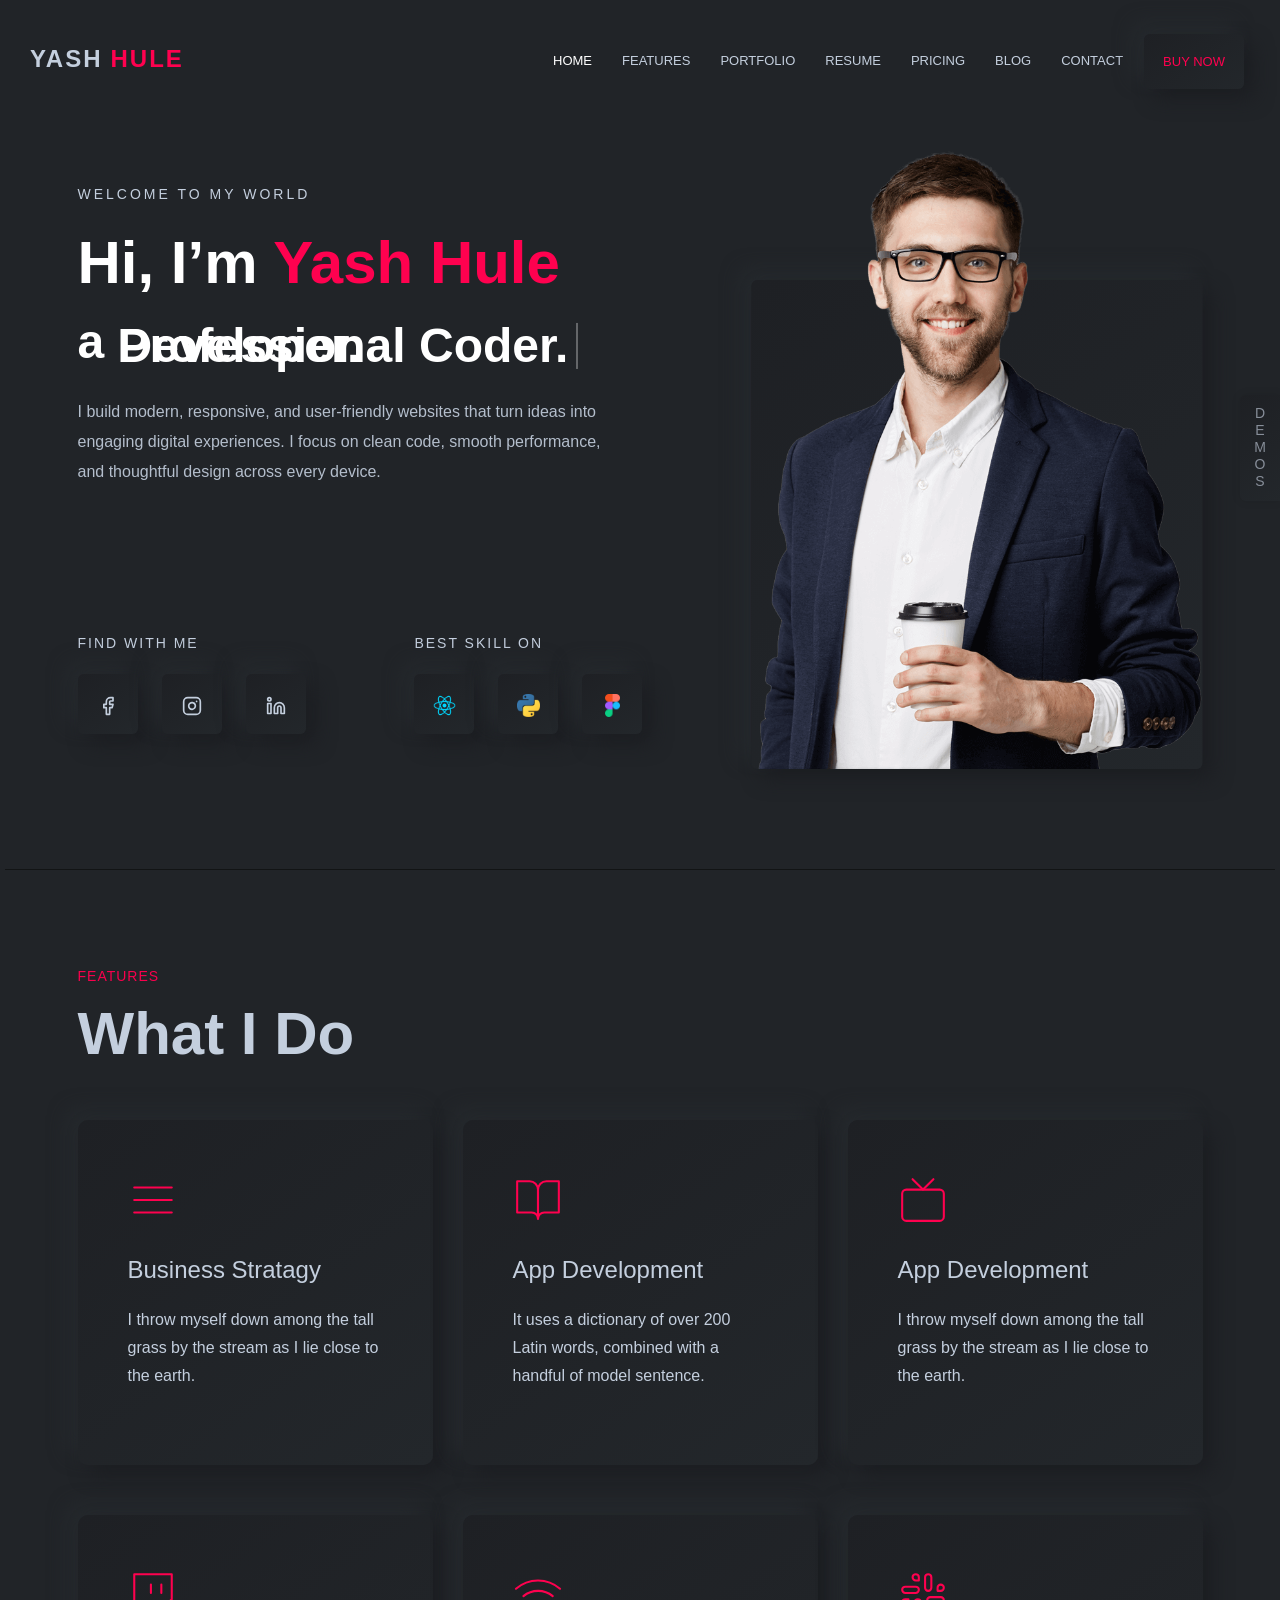
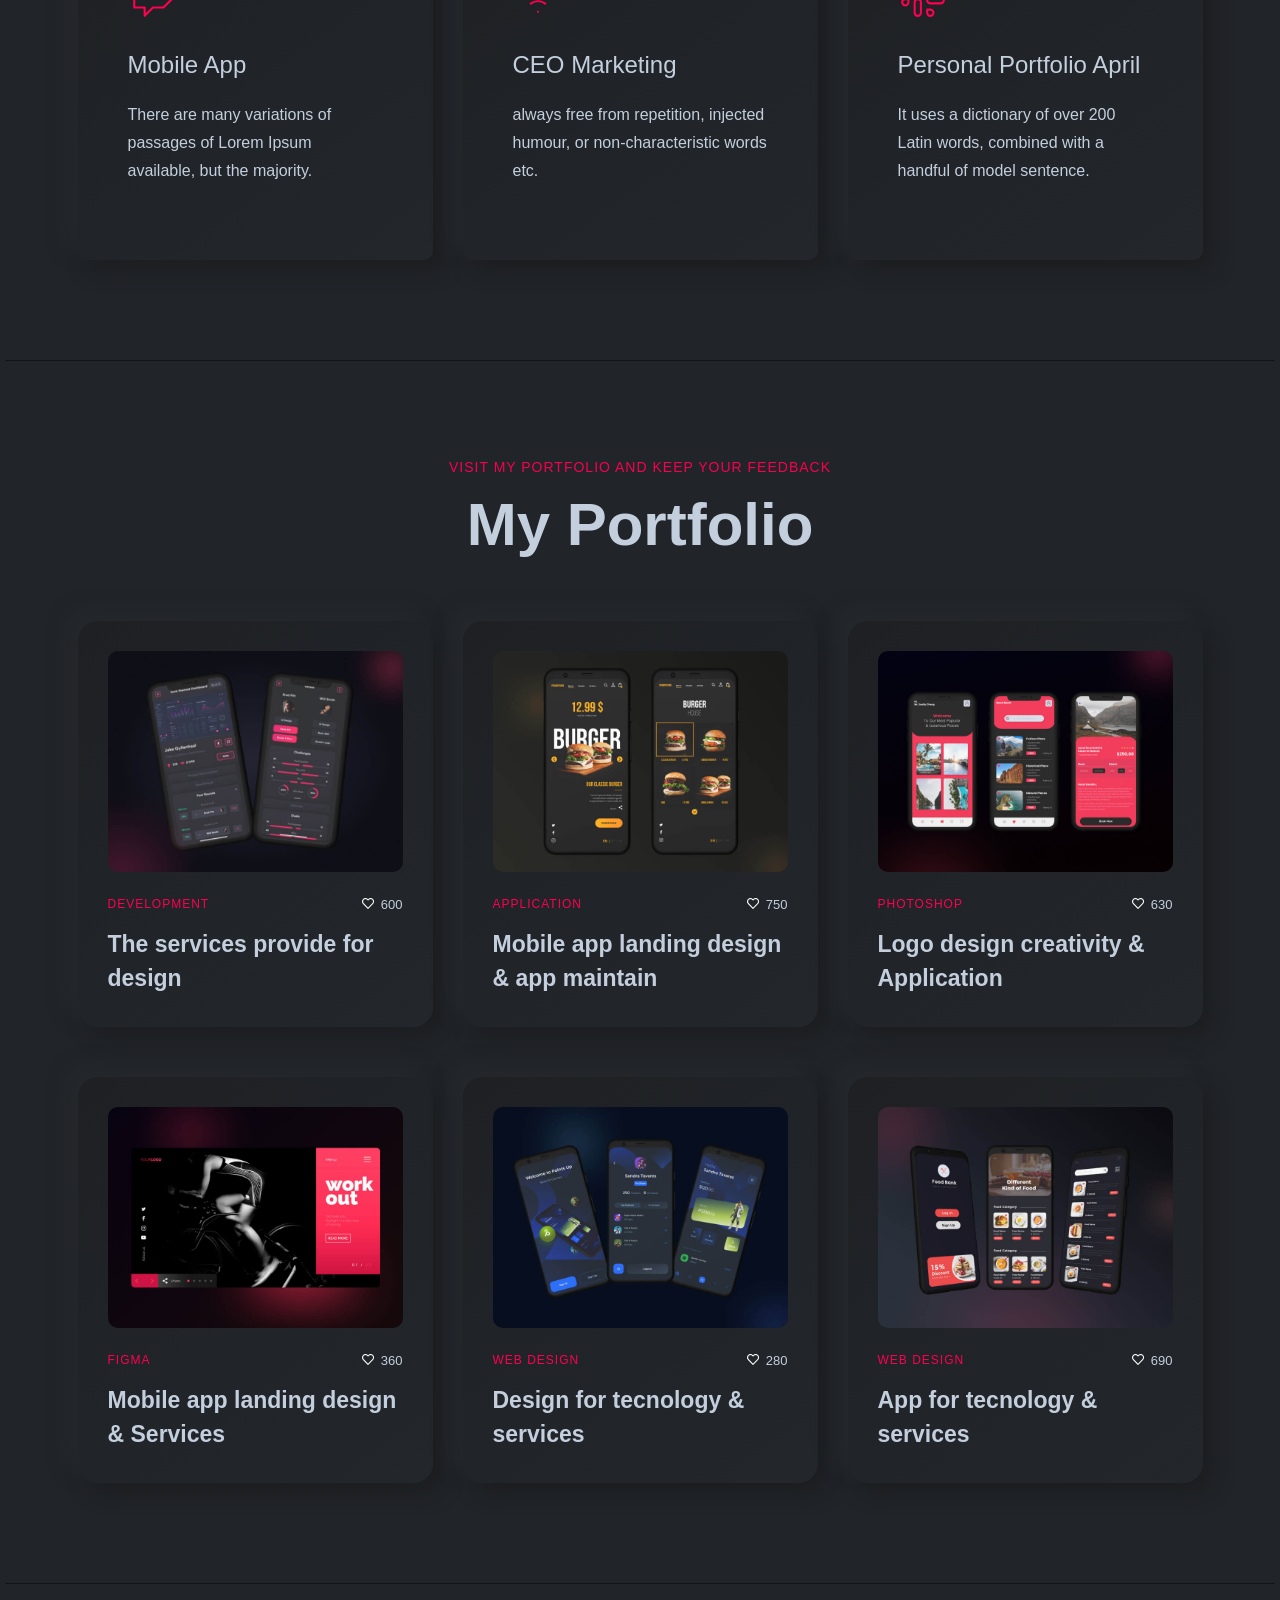
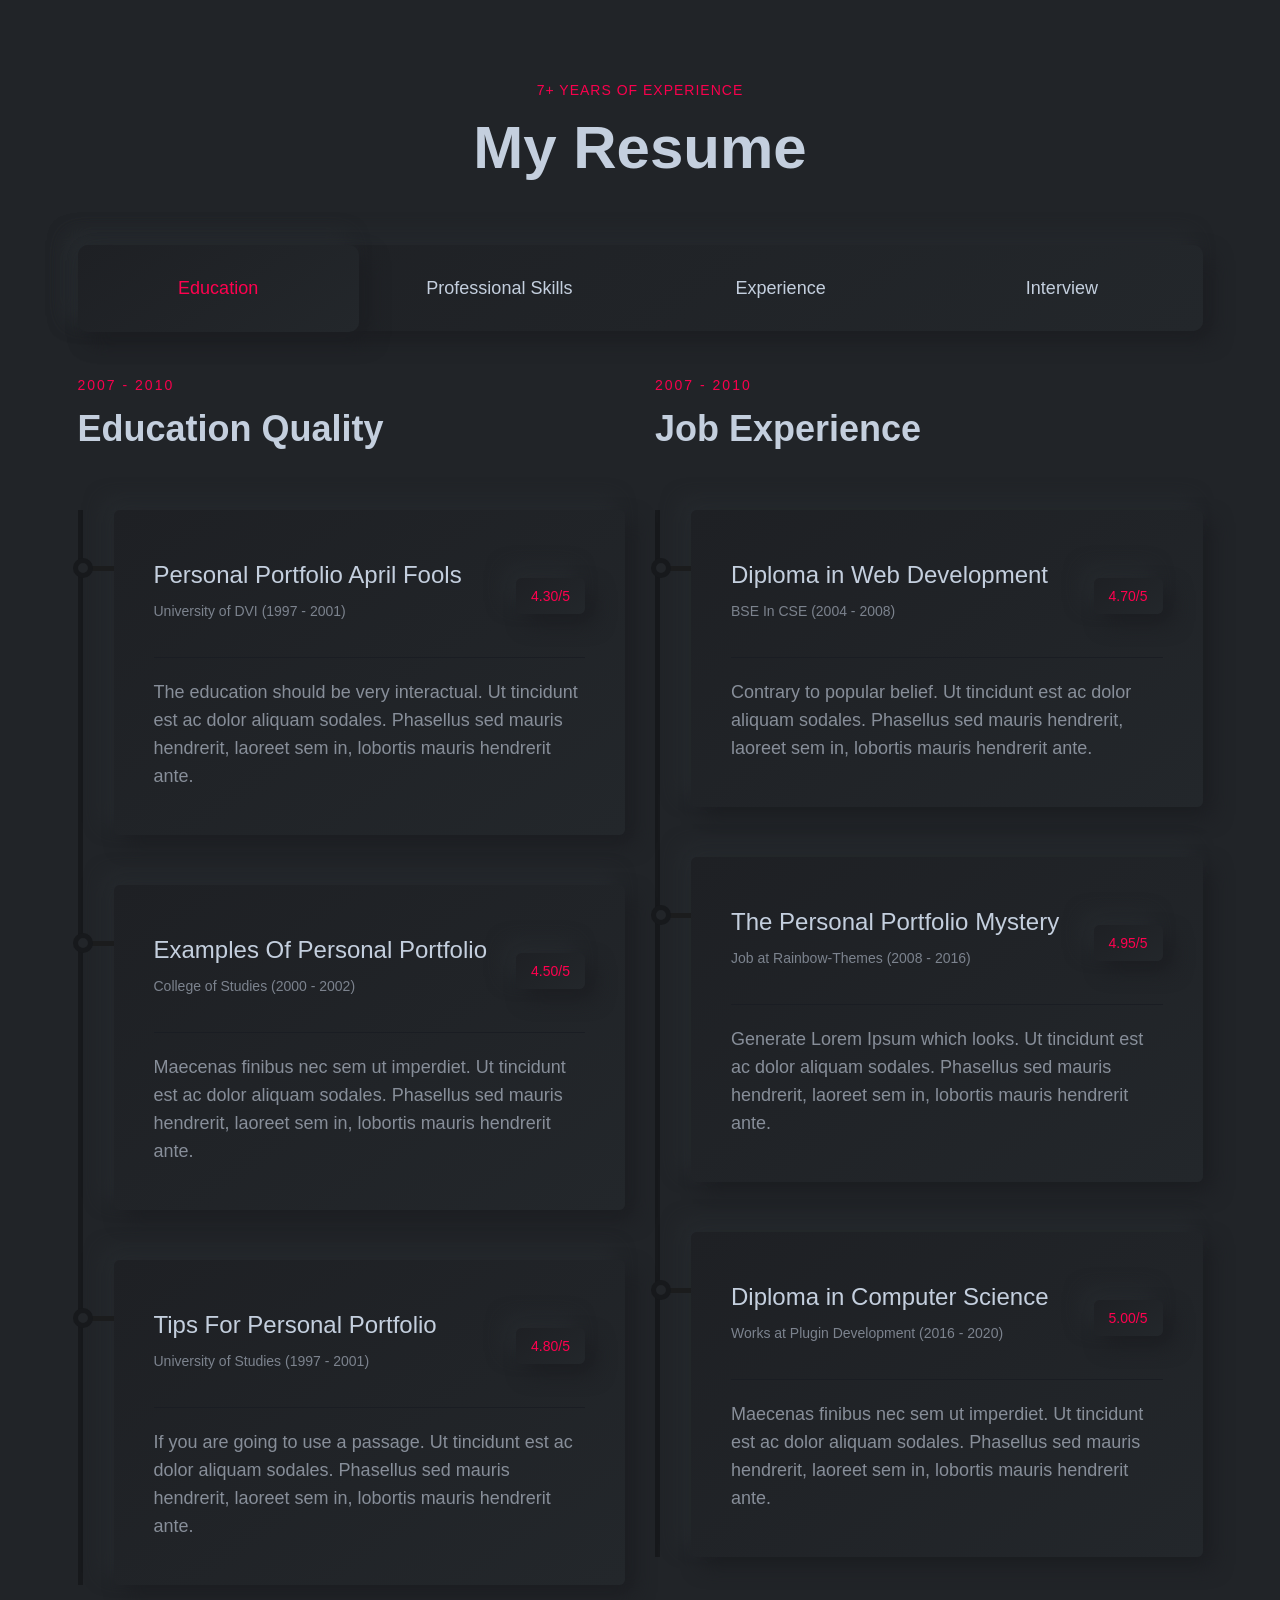
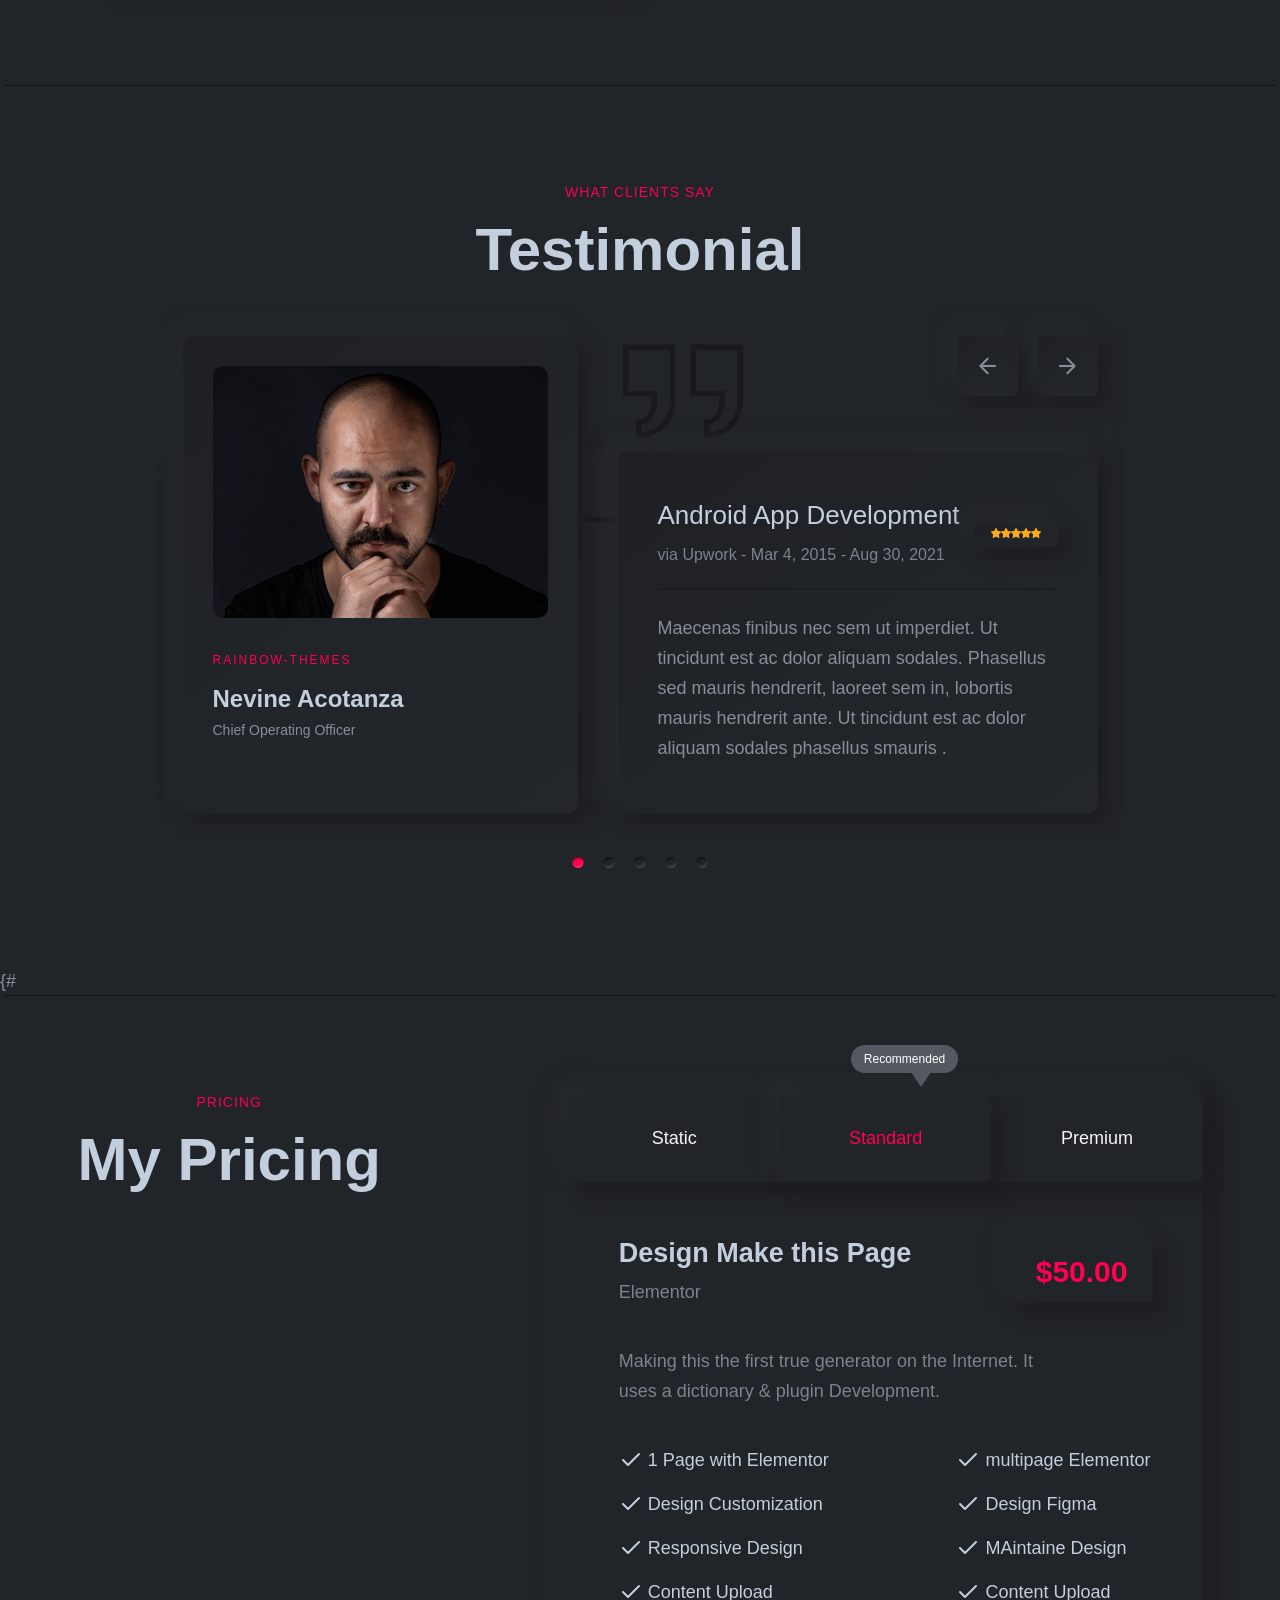
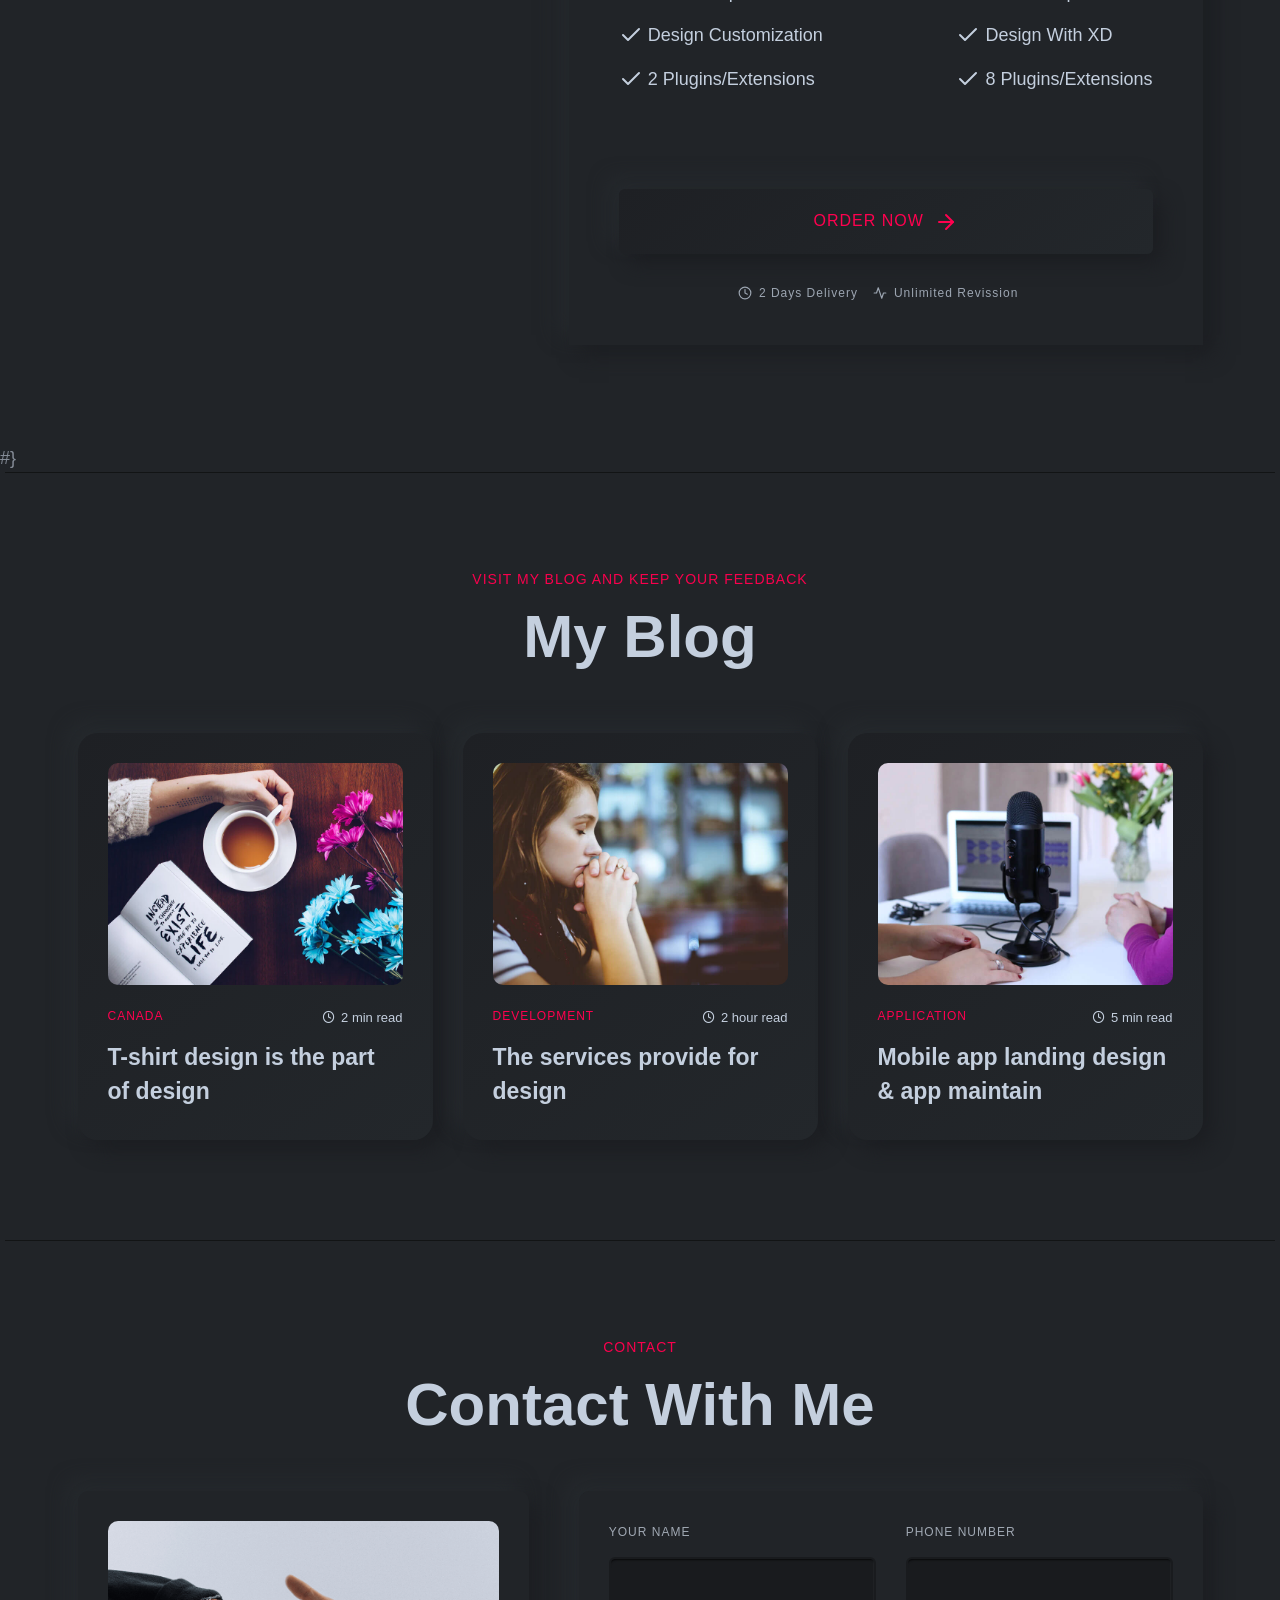
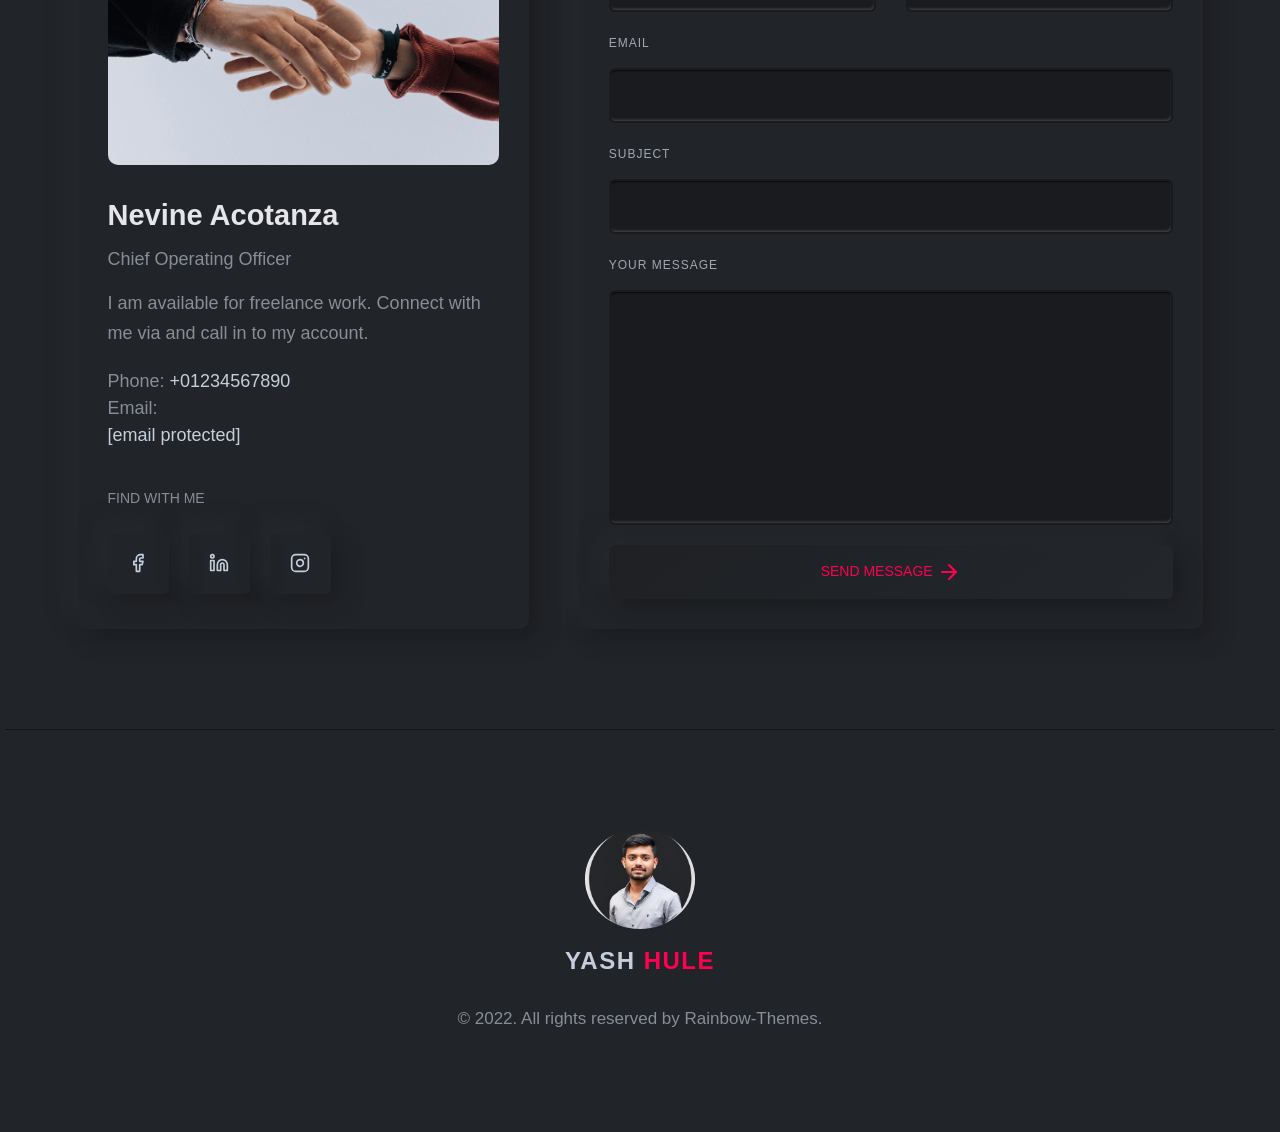
==== commit 1f5cf4a4: "images changes" ====
--- a/index.html
+++ b/index.html
@@ -9,7 +9,7 @@
     <meta name="description" content="">
     <meta name="viewport" content="width=device-width, initial-scale=1, shrink-to-fit=no">
     <!-- Favicon -->
-    <link rel="shortcut icon" type="image/x-icon" href="assets/images/favicon.ico">
+    <link rel="icon" type="image/jpeg" href="assets/images/logo/logo.jpeg">
     <!-- CSS 
     ============================================ -->
     <link rel="stylesheet" href="assets/css/vendor/bootstrap.min.css">
@@ -30,8 +30,8 @@
             <div class="col-lg-2 col-6">
                 <div class="header-left">
                     <div class="logo">
-                        <a href="index.html">
-                            <img src="assets/images/logo/logo.png" alt="logo">
+                        <a class="brand-wordmark" href="index.html" aria-label="Yash Hule home">
+                            <span>YASH</span><strong>HULE</strong>
                         </a>
                     </div>
                 </div>
@@ -47,7 +47,7 @@
                             <li class="nav-item"><a class="nav-link" href="#features">Features</a></li>
                             <li class="nav-item"><a class="nav-link" href="#portfolio">Portfolio</a></li>
                             <li class="nav-item"><a class="nav-link" href="#resume">Resume</a></li>
-                            <li class="nav-item current"><a class="nav-link" href="http://localhost:3000/#clients">Clients</a></li>
+                            <!-- <li class="nav-item current"><a class="nav-link" href="http://localhost:3000/#clients">Clients</a></li> -->
                             <li class="nav-item"><a class="nav-link" href="#pricing">Pricing</a></li>
                             <li class="nav-item"><a class="nav-link" href="#blog">blog</a></li>
                             <li class="nav-item"><a class="nav-link" href="#contacts">Contact</a></li>
@@ -79,8 +79,8 @@
         <div class="inner">
             <div class="menu-top">
                 <div class="menu-header">
-                    <a class="logo" href="index.html">
-                        <img src="assets/images/logo/logos-circle.png" alt="Personal Portfolio">
+                    <a class="logo brand-wordmark" href="index.html" aria-label="Yash Hule home">
+                        <span>YASH</span><strong>HULE</strong>
                     </a>
                     <div class="close-button">
                         <button class="close-menu-activation close"><i data-feather="x"></i></button>
@@ -94,7 +94,7 @@
                     <li class="nav-item"><a class="nav-link smoth-animation" href="#features">Features</a></li>
                     <li class="nav-item"><a class="nav-link smoth-animation" href="#portfolio">Portfolio</a></li>
                     <li class="nav-item"><a class="nav-link smoth-animation" href="#resume">Resume</a></li>
-                    <li class="nav-item"><a class="nav-link smoth-animation" href="#clients">Clients</a></li>
+                    <!-- <li class="nav-item"><a class="nav-link smoth-animation" href="#clients">Clients</a></li> -->
                     <li class="nav-item"><a class="nav-link smoth-animation" href="#pricing">Pricing</a></li>
                     <li class="nav-item"><a class="nav-link smoth-animation" href="#blog">blog</a></li>
                     <li class="nav-item"><a class="nav-link smoth-animation" href="#contacts">Contact</a></li>
@@ -158,10 +158,9 @@
                                     </h1>
 
                                     <div>
-                                        <p class="description">I use animation as a third dimension by which to simplify
-                                            experiences and kuiding thro each and every interaction. I’m not adding
-                                            motion
-                                            just to spruce things up, but doing it in ways that.</p>
+                                        <p class="description">I build modern, responsive, and user-friendly websites
+                                            that turn ideas into engaging digital experiences. I focus on clean code,
+                                            smooth performance, and thoughtful design across every device.</p>
                                     </div>
                                 </div>
                                 <div class="row">
@@ -1337,6 +1336,8 @@
             </div>
         </div>
         <!-- End Testimonia Area  -->
+        <!-- Clients section commented out -->
+        <template id="disabled-clients-section">
         <!-- Start Client Area -->
         <div class="rn-client-area rn-section-gap section-separator" id="clients">
             <div class="container">
@@ -2373,6 +2374,7 @@
             </div>
         </div>
         <!-- End client section -->
+        </template>
         <!-- Pricing Area -->
         {#  <div class="rn-pricing-area rn-section-gap section-separator" id="pricing">
             <div class="container">
@@ -3691,11 +3693,12 @@
                 <div class="col-lg-12">
                     <div class="footer-area text-center">
 
-                        <div class="logo">
-                            <a href="index.html">
-                                <img src="assets/images/logo/logo-vertical.png" alt="logo">
+                        <div class="logo footer-brand-logo">
+                            <a href="index.html" aria-label="Yash Hule home">
+                                <img src="assets/images/logo/logo.jpeg" alt="Yash Hule">
                             </a>
                         </div>
+                        <h4 class="footer-brand-name">Yash <strong>Hule</strong></h4>
 
                         <p class="description mt--30">© 2022. All rights reserved by <a target="_blank" href="https://themeforest.net/user/rainbow-themes/portfolio">Rainbow-Themes.</a></p>
                     </div>
@@ -3720,4 +3723,4 @@
 <script defer="" src="../../beacon.min.js/v833ccba57c9e4d2798f2e76cebdd09a11778172276447" integrity="sha512-57MDmcccJXYtNnH+ZiBwzC4jb2rvgVCEokYN+L/nLlmO8rfYT/gIpW2A569iJ/3b+0UEasghjuZH/ma3wIs/EQ==" data-cf-beacon='{"version":"2024.11.0","token":"25a8d25ee303476fa178123446f2baab","r":1,"server_timing":{"name":{"cfCacheStatus":true,"cfEdge":true,"cfExtPri":true,"cfL4":true,"cfOrigin":true,"cfSpeedBrain":true},"location_startswith":null}}' crossorigin="anonymous"></script>
 </body>
 
-</html>+</html>
--- a/assets/css/style.css
+++ b/assets/css/style.css
@@ -11262,9 +11262,41 @@
 .logo a img {
   transition: 0.3s;
 }
+.brand-wordmark {
+  display: inline-flex !important;
+  align-items: center;
+  gap: 8px;
+  color: var(--color-lightn);
+  font-family: var(--font-secondary);
+  font-size: 24px;
+  font-weight: 800;
+  line-height: 1;
+  letter-spacing: 2px;
+  text-decoration: none;
+  transition: 0.3s;
+}
+.brand-wordmark strong {
+  color: var(--color-primary);
+  font-weight: 800;
+}
+.brand-wordmark:hover {
+  color: var(--color-primary);
+  transform: translateY(-1px);
+}
+.white-version .brand-wordmark {
+  color: var(--color-heading-wv);
+}
+.popup-mobile-menu .brand-wordmark {
+  font-size: 22px;
+}
 @media only screen and (max-width: 767px) {
   .logo a img {
     max-height: 54px;
+  }
+  .brand-wordmark {
+    gap: 6px;
+    font-size: 20px;
+    letter-spacing: 1.5px;
   }
 }
 
@@ -15036,18 +15068,21 @@
   border-radius: 6px;
   background: var(--background-color-1);
   box-shadow: var(--shadow-1);
-  display: inline-block;
+  display: inline-flex;
+  flex-wrap: nowrap;
+  align-items: center;
+  white-space: nowrap;
 }
 @media only screen and (max-width: 767px) {
   .testimonial .inner .card-description .title-area .rating {
     padding: 15px 25px;
-    display: flex;
+    display: inline-flex;
   }
 }
 @media only screen and (max-width: 479px) {
   .testimonial .inner .card-description .title-area .rating {
-    padding: 5px 17px 9px 17px;
-    display: inline-block;
+    padding: 5px 12px 9px 12px;
+    display: inline-flex;
   }
 }
 .testimonial .inner .card-description .title-area .rating img {
@@ -16554,6 +16589,11 @@
   font-size: 16px;
 }
 
+.contact-form-status.error-msg {
+  color: #f10;
+  font-size: 16px;
+}
+
 .success-msg {
   margin-top: 20px;
   background: rgba(62, 183, 94, 0.1803921569);
@@ -16563,6 +16603,11 @@
 }
 
 .success-msg p {
+  color: green;
+  font-size: 16px;
+}
+
+.contact-form-status.success-msg {
   color: green;
   font-size: 16px;
 }
@@ -17187,6 +17232,30 @@
 }
 .footer-area .logo a img {
   max-height: 100px;
+}
+.footer-area .footer-brand-logo img {
+  width: 110px;
+  height: 110px;
+  max-height: none;
+  border-radius: 50%;
+  object-fit: cover;
+}
+.footer-area .footer-brand-name {
+  margin: 18px 0 0;
+  color: var(--color-lightn);
+  font-family: var(--font-secondary);
+  font-size: 24px;
+  font-weight: 800;
+  line-height: 1.2;
+  letter-spacing: 1.5px;
+  text-transform: uppercase;
+}
+.footer-area .footer-brand-name strong {
+  color: var(--color-primary);
+  font-weight: 800;
+}
+.white-version .footer-area .footer-brand-name {
+  color: var(--color-heading-wv);
 }
 
 /*-----------------------
